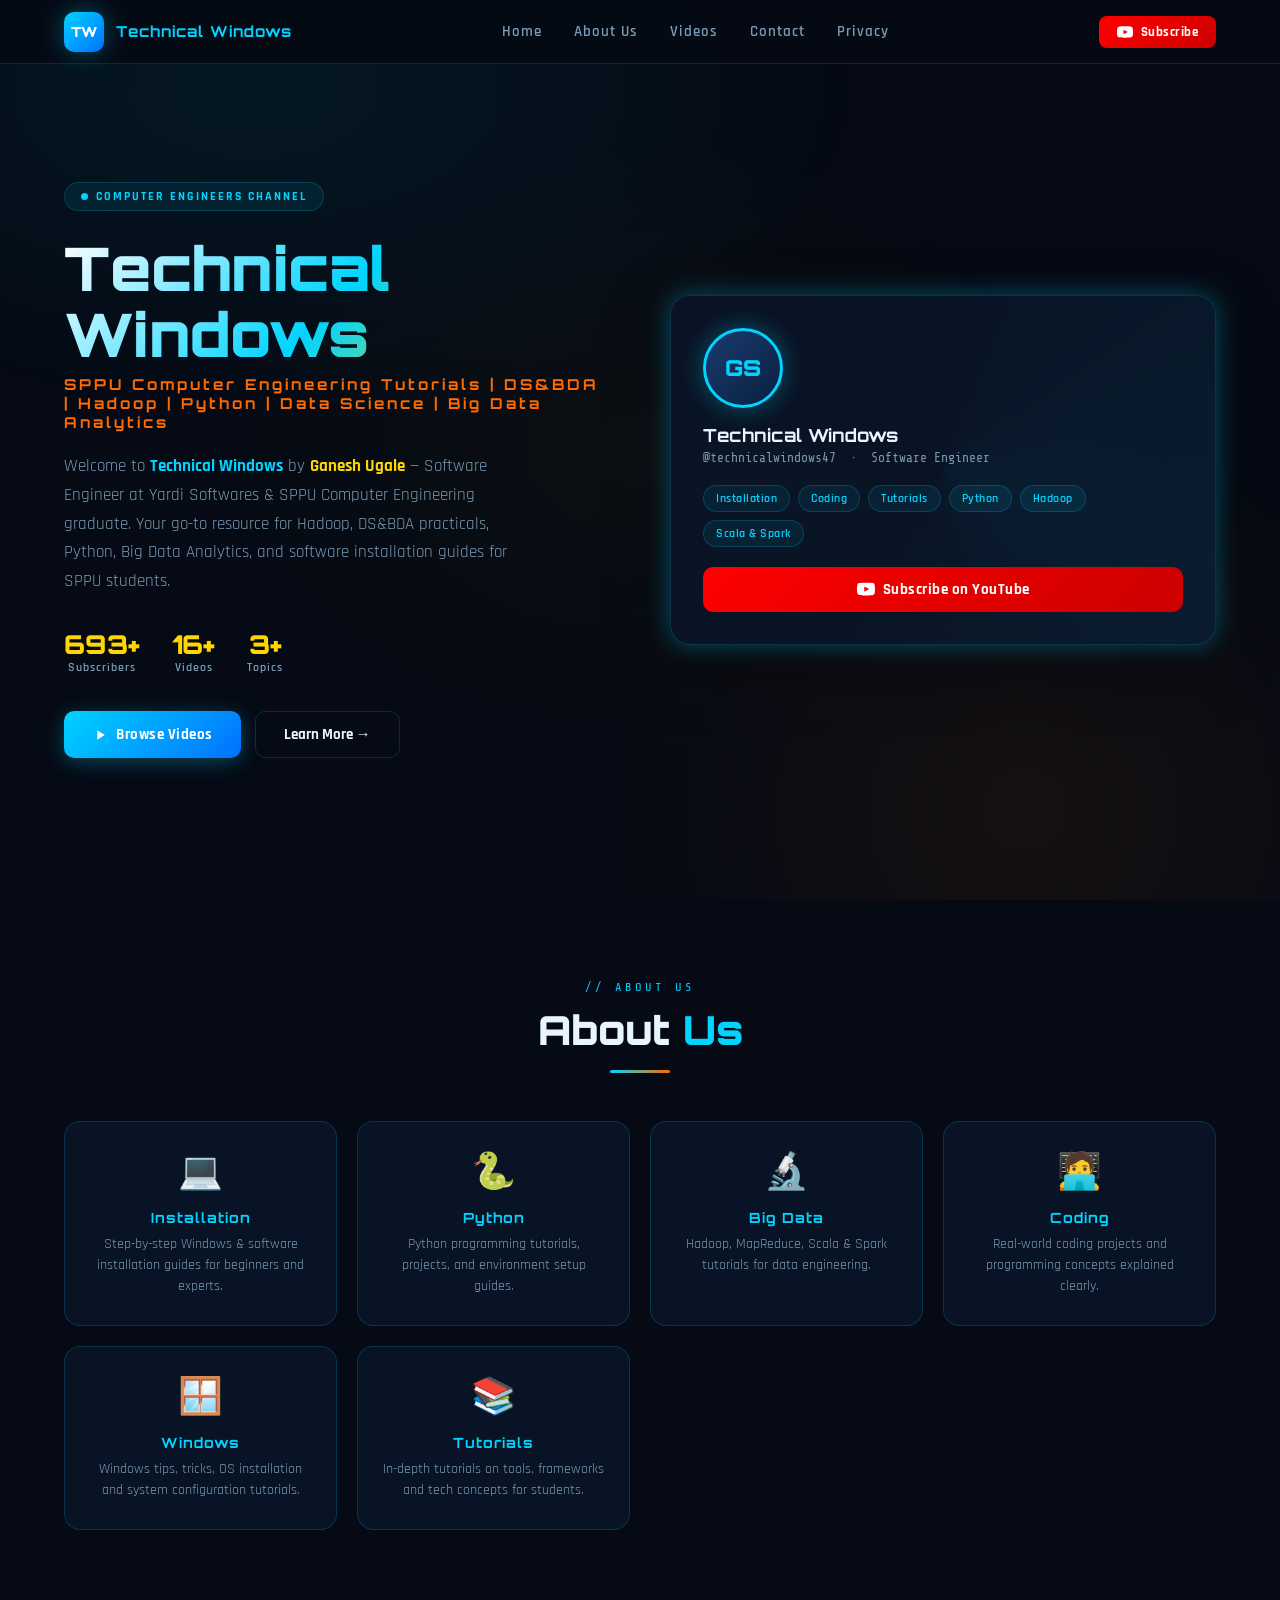
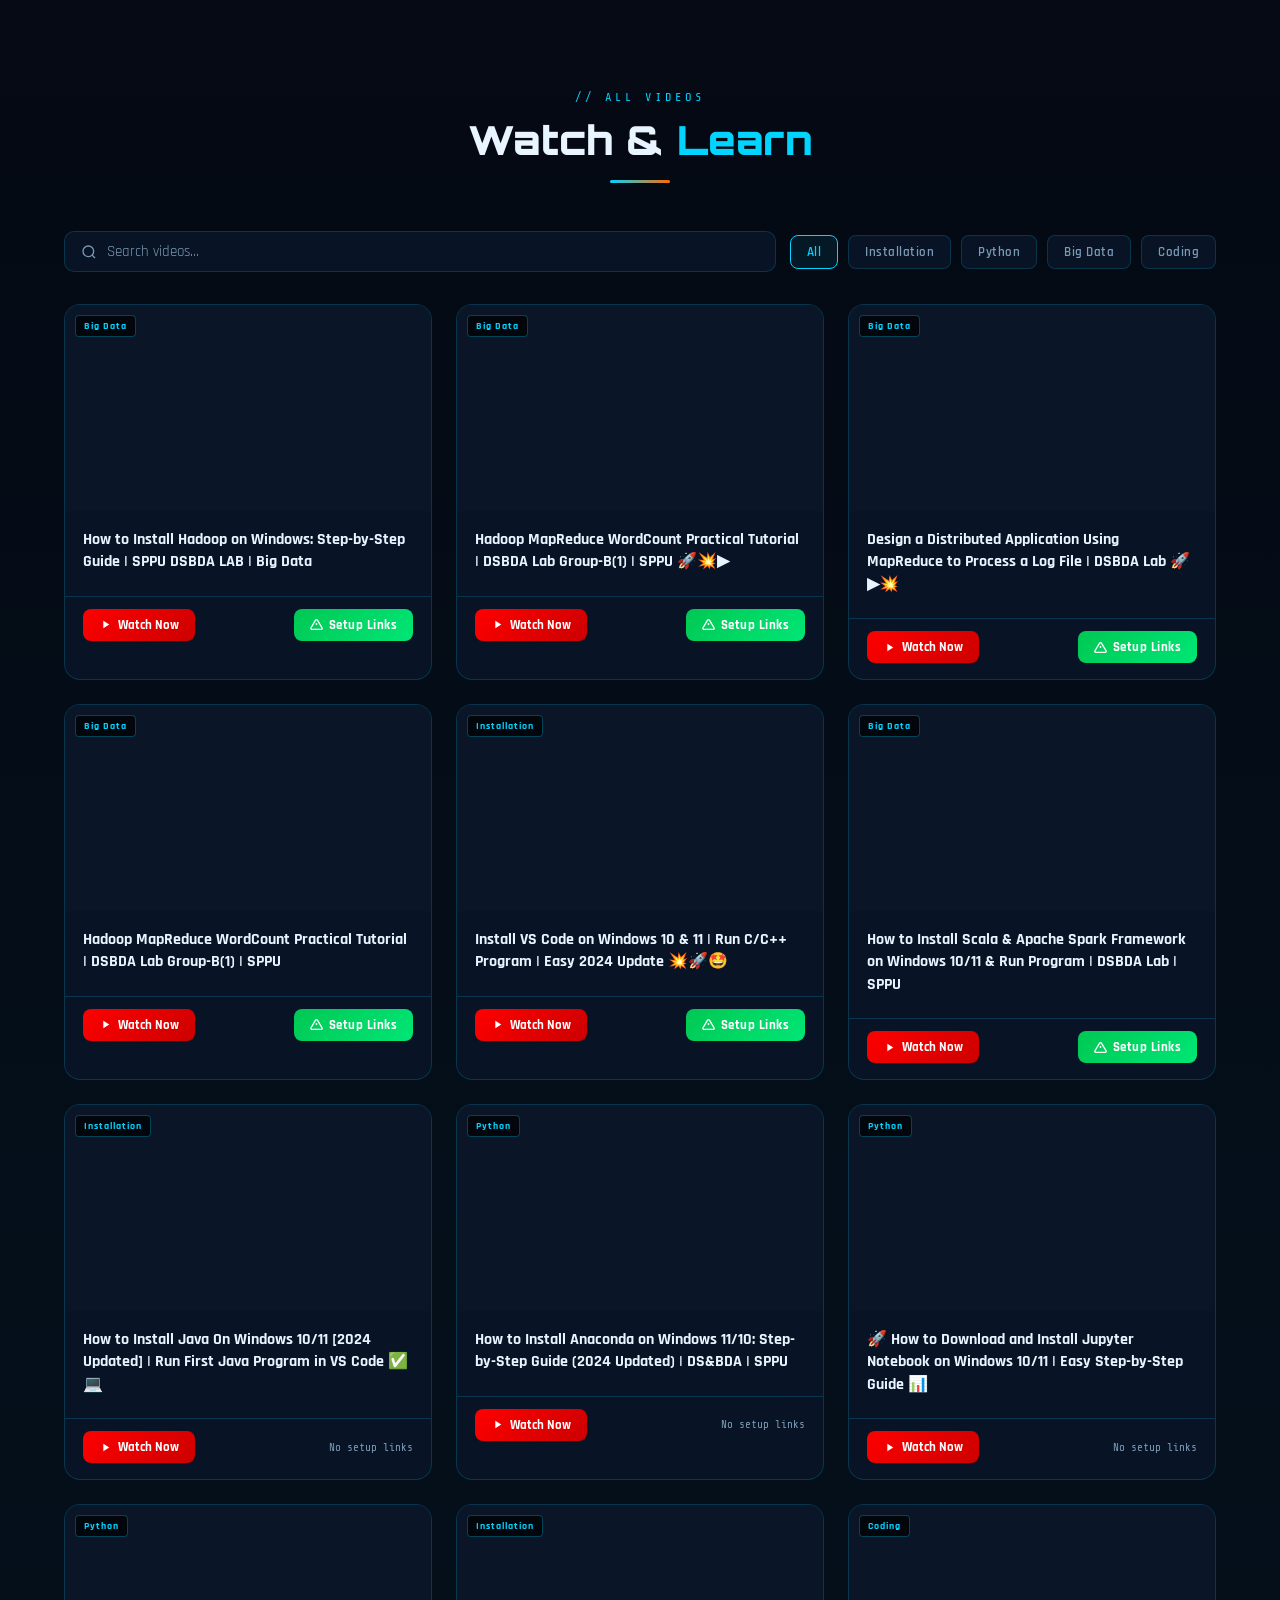
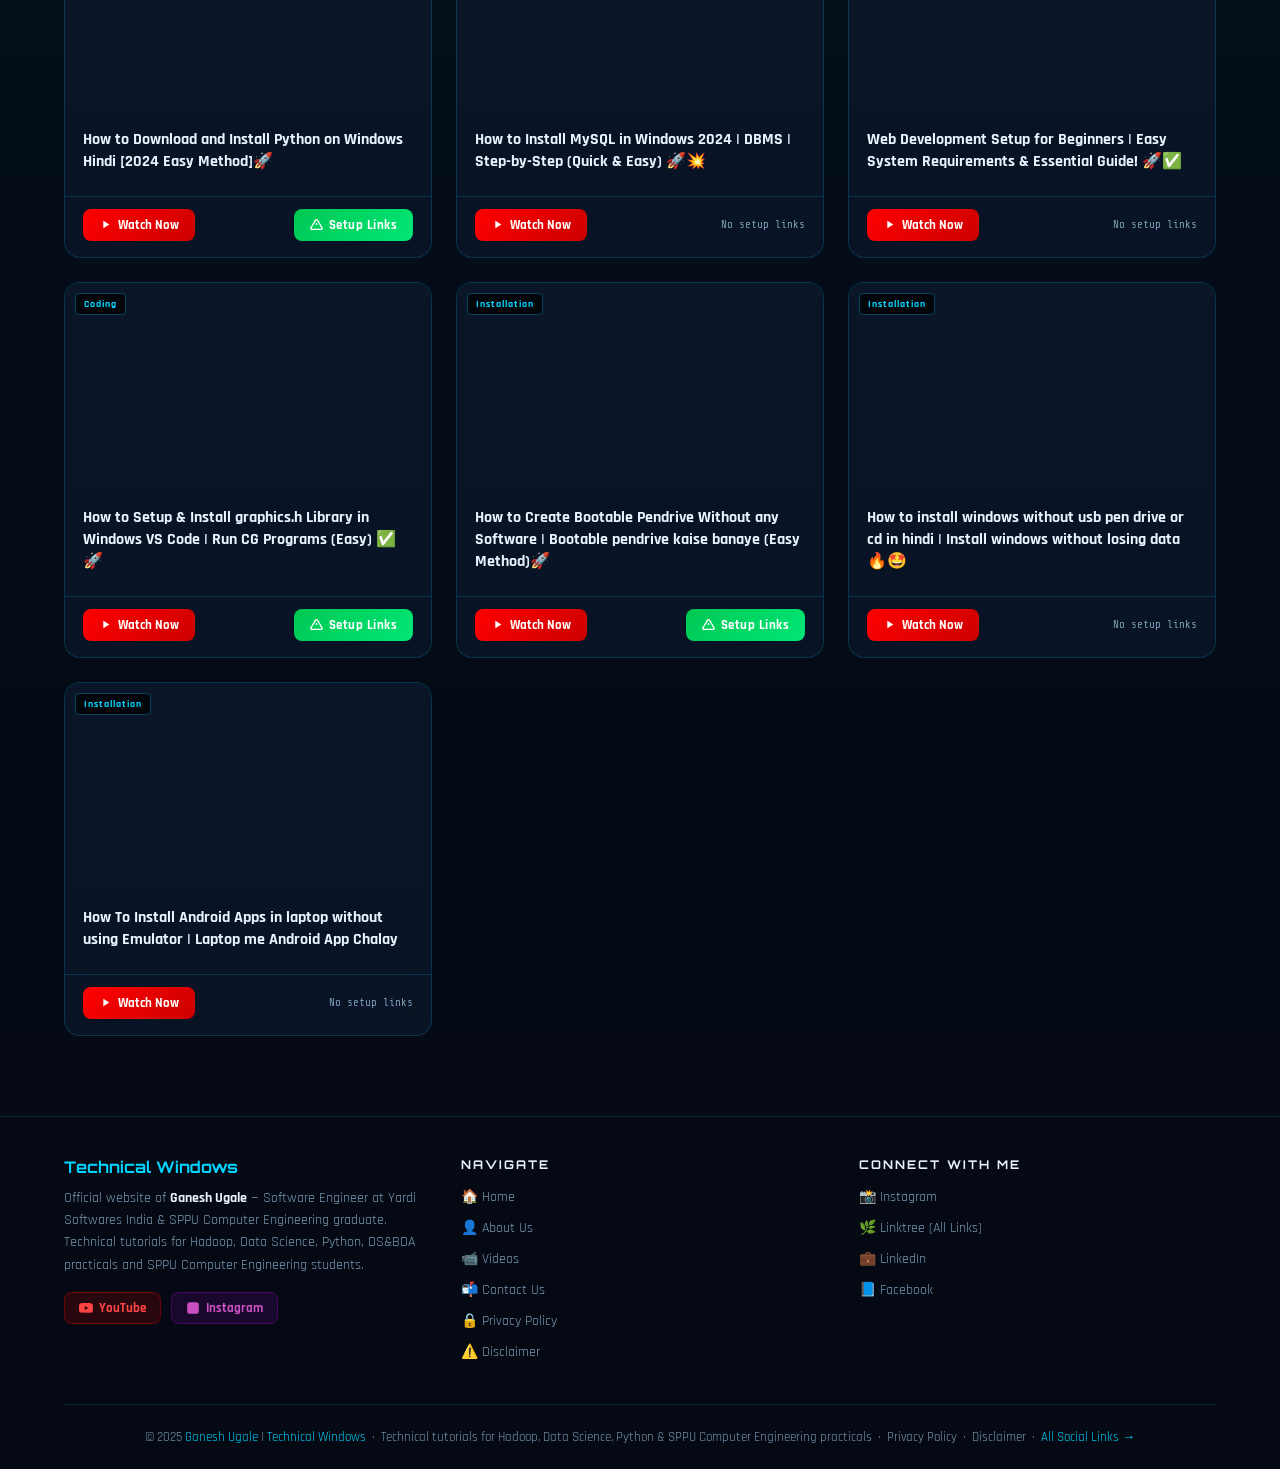
==== index.html @ e838f47b "commit-1 Technical Windows YouTube Channel Website, Commit-1" ====
<!DOCTYPE html>
<html lang="en">
<head>
  <meta charset="UTF-8" />
  <meta name="viewport" content="width=device-width, initial-scale=1.0"/>

  <!-- ═══ PRIMARY SEO ═══ -->
  <title>Ganesh Ugale | Technical Windows | Data Science, Hadoop &amp; SPPU Tutorials</title>
  <meta name="description" content="Official website of Ganesh Ugale – creator of the Technical Windows YouTube channel. Learn Hadoop, Data Science, DS&BDA practicals, Anaconda, Python, and Big Data technologies with step-by-step tutorials specially designed for SPPU Computer Engineering students."/>
  <meta name="keywords" content="Ganesh Ugale, Technical Windows, Ganesh Ugale Nashik, Technical Windows YouTube Channel, SPPU Computer Engineering Tutorials, DSBDA Lab Practicals, SPPU Hadoop MapReduce Tutorial, Install Anaconda Windows, Data Science Tutorials for Beginners, Big Data Analytics SPPU, Hadoop tutorial, Python tutorial, DS BDA SPPU, Savitribai Phule Pune University, MapReduce WordCount, Apache Spark Scala, Jupyter Notebook install, MySQL install Windows, VS Code setup, Software Engineer Yardi"/>
  <meta name="author" content="Ganesh Ugale"/>
  <meta name="robots" content="index, follow"/>
  <link rel="canonical" href="https://technicalwindows.com/"/>

  <!-- ═══ OPEN GRAPH (Facebook / WhatsApp / LinkedIn preview) ═══ -->
  <meta property="og:type" content="website"/>
  <meta property="og:url" content="https://technicalwindows.com/"/>
  <meta property="og:title" content="Ganesh Ugale | Technical Windows | Data Science, Hadoop & SPPU Tutorials"/>
  <meta property="og:description" content="Official website of Ganesh Ugale – creator of Technical Windows YouTube channel. Step-by-step Hadoop, DS&BDA, Python & Big Data tutorials for SPPU Computer Engineering students."/>
  <meta property="og:image" content="https://img.youtube.com/vi/Dp2-dAftD1Q/maxresdefault.jpg"/>
  <meta property="og:site_name" content="Technical Windows"/>
  <meta property="og:locale" content="en_IN"/>

  <!-- ═══ TWITTER CARD ═══ -->
  <meta name="twitter:card" content="summary_large_image"/>
  <meta name="twitter:title" content="Ganesh Ugale | Technical Windows | Hadoop & SPPU Tutorials"/>
  <meta name="twitter:description" content="Step-by-step Hadoop, Python, DS&BDA & Big Data tutorials for SPPU Computer Engineering students by Ganesh Ugale."/>
  <meta name="twitter:image" content="https://img.youtube.com/vi/Dp2-dAftD1Q/maxresdefault.jpg"/>

  <!-- ═══ STRUCTURED DATA (Google Person + Website) ═══ -->
  <script type="application/ld+json">
  {
    "@context": "https://schema.org",
    "@graph": [
      {
        "@type": "Person",
        "name": "Ganesh Ugale",
        "alternateName": "Ganesh Dhondiram Ugale",
        "url": "https://technicalwindows.com/",
        "jobTitle": "Software Engineer",
        "worksFor": { "@type": "Organization", "name": "Yardi Softwares India Pvt. Ltd." },
        "alumniOf": { "@type": "CollegeOrUniversity", "name": "Savitribai Phule Pune University (SPPU)" },
        "address": { "@type": "PostalAddress", "addressLocality": "Nashik", "addressRegion": "Maharashtra", "addressCountry": "IN" },
        "sameAs": [
          "https://www.youtube.com/@technicalwindows47",
          "https://www.linkedin.com/in/ganesh-ugale-3262a92a5",
          "https://www.facebook.com/Ganesh47official",
          "https://linktr.ee/ganesh_ugale"
        ],
        "knowsAbout": ["Hadoop", "Data Science", "Big Data Analytics", "Python", "DS&BDA", "SPPU", "MapReduce", "Apache Spark", "Scala"]
      },
      {
        "@type": "WebSite",
        "name": "Technical Windows",
        "url": "https://technicalwindows.com/",
        "description": "Step-by-step Hadoop, Data Science, DS&BDA, Python and Big Data tutorials for SPPU Computer Engineering students by Ganesh Ugale.",
        "author": { "@type": "Person", "name": "Ganesh Ugale" },
        "inLanguage": "en-IN"
      },
      {
        "@type": "YouTubeChannel",
        "name": "Technical Windows",
        "url": "https://www.youtube.com/@technicalwindows47",
        "author": { "@type": "Person", "name": "Ganesh Ugale" }
      }
    ]
  }
  </script>

  <link href="https://fonts.googleapis.com/css2?family=Orbitron:wght@700;900&family=Rajdhani:wght@400;500;600;700&family=Share+Tech+Mono&display=swap" rel="stylesheet"/>
  <style>
    :root {
      --bg: #050a14;
      --bg2: #0a1628;
      --accent: #00d4ff;
      --accent2: #ff6b00;
      --gold: #ffd700;
      --text: #e8f4ff;
      --muted: #7a9bb5;
      --card: rgba(10,22,40,0.85);
      --border: rgba(0,212,255,0.18);
      --glow: 0 0 24px rgba(0,212,255,0.35);
    }

    *, *::before, *::after { box-sizing: border-box; margin: 0; padding: 0; }

    html { scroll-behavior: smooth; }

    body {
      font-family: 'Rajdhani', sans-serif;
      background: var(--bg);
      color: var(--text);
      overflow-x: hidden;
      min-height: 100vh;
    }

    /* ─── ANIMATED BACKGROUND ─── */
    body::before {
      content: '';
      position: fixed;
      inset: 0;
      background:
        radial-gradient(ellipse 80% 60% at 20% 10%, rgba(0,212,255,0.07) 0%, transparent 60%),
        radial-gradient(ellipse 60% 80% at 80% 90%, rgba(255,107,0,0.07) 0%, transparent 60%),
        radial-gradient(ellipse 50% 50% at 50% 50%, rgba(255,215,0,0.03) 0%, transparent 70%);
      pointer-events: none;
      z-index: 0;
    }

    /* ─── NAVBAR ─── */
    nav {
      position: fixed;
      top: 0; left: 0; right: 0;
      z-index: 1000;
      display: flex;
      align-items: center;
      justify-content: space-between;
      padding: 0 5%;
      height: 64px;
      background: rgba(5,10,20,0.92);
      backdrop-filter: blur(20px);
      border-bottom: 1px solid var(--border);
    }

    .nav-logo {
      display: flex;
      align-items: center;
      gap: 12px;
      text-decoration: none;
    }

    .nav-logo .logo-icon {
      width: 40px; height: 40px;
      background: linear-gradient(135deg, #00d4ff, #0070ff);
      border-radius: 10px;
      display: flex; align-items: center; justify-content: center;
      font-family: 'Orbitron', monospace;
      font-weight: 900;
      font-size: 14px;
      color: #fff;
      box-shadow: var(--glow);
      letter-spacing: -1px;
    }

    .nav-logo span {
      font-family: 'Orbitron', monospace;
      font-size: 15px;
      font-weight: 700;
      color: var(--accent);
      letter-spacing: 1px;
    }

    .nav-links {
      display: flex;
      gap: 32px;
      list-style: none;
    }

    .nav-links a {
      color: var(--muted);
      text-decoration: none;
      font-size: 15px;
      font-weight: 600;
      letter-spacing: 1px;
      transition: color 0.2s;
    }
    .nav-links a:hover { color: var(--accent); }

    .nav-yt-btn {
      display: flex;
      align-items: center;
      gap: 8px;
      background: linear-gradient(135deg, #ff0000, #cc0000);
      color: #fff;
      text-decoration: none;
      padding: 8px 18px;
      border-radius: 8px;
      font-size: 13px;
      font-weight: 700;
      letter-spacing: 0.5px;
      transition: transform 0.2s, box-shadow 0.2s;
    }
    .nav-yt-btn:hover { transform: translateY(-1px); box-shadow: 0 4px 16px rgba(255,0,0,0.4); }

    .hamburger {
      display: none;
      flex-direction: column;
      gap: 5px;
      cursor: pointer;
      background: none;
      border: none;
      padding: 4px;
    }
    .hamburger span {
      display: block;
      width: 24px; height: 2px;
      background: var(--accent);
      border-radius: 2px;
      transition: 0.3s;
    }

    /* ─── MOBILE NAV ─── */
    .mobile-menu {
      display: none;
      position: fixed;
      top: 64px; left: 0; right: 0;
      background: rgba(5,10,20,0.98);
      border-bottom: 1px solid var(--border);
      padding: 20px 5%;
      z-index: 999;
      flex-direction: column;
      gap: 16px;
    }
    .mobile-menu.open { display: flex; }
    .mobile-menu a {
      color: var(--muted);
      text-decoration: none;
      font-size: 16px;
      font-weight: 600;
      letter-spacing: 1px;
      padding: 8px 0;
      border-bottom: 1px solid var(--border);
    }
    .mobile-menu a:hover { color: var(--accent); }

    /* ─── FEATURED VIDEO BANNER (shown when ?v= param exists) ─── */
    #featured-banner {
      display: none;
      position: relative;
      z-index: 1;
      margin: 80px 5% 0;
      background: linear-gradient(135deg, rgba(255,107,0,0.15), rgba(0,212,255,0.1));
      border: 1px solid var(--accent2);
      border-radius: 16px;
      padding: 24px 28px;
      animation: slideDown 0.6s ease;
    }
    @keyframes slideDown {
      from { opacity:0; transform: translateY(-20px); }
      to   { opacity:1; transform: translateY(0); }
    }
    #featured-banner .fb-tag {
      display: inline-block;
      background: var(--accent2);
      color: #fff;
      font-size: 11px;
      font-weight: 700;
      letter-spacing: 2px;
      padding: 4px 10px;
      border-radius: 4px;
      margin-bottom: 12px;
    }
    #featured-banner h2 {
      font-family: 'Orbitron', monospace;
      font-size: clamp(16px, 3vw, 22px);
      color: var(--gold);
      margin-bottom: 14px;
      line-height: 1.3;
    }
    #featured-banner .fb-links {
      display: flex;
      flex-wrap: wrap;
      gap: 10px;
    }
    #featured-banner .fb-links a {
      display: inline-flex;
      align-items: center;
      gap: 6px;
      background: rgba(0,212,255,0.1);
      border: 1px solid var(--accent);
      color: var(--accent);
      text-decoration: none;
      padding: 8px 16px;
      border-radius: 8px;
      font-size: 14px;
      font-weight: 600;
      transition: all 0.2s;
    }
    #featured-banner .fb-links a:hover {
      background: var(--accent);
      color: var(--bg);
    }

    /* ─── HERO SECTION ─── */
    #home {
      position: relative;
      z-index: 1;
      min-height: 100vh;
      display: flex;
      align-items: center;
      padding: 100px 5% 60px;
    }

    .hero-inner {
      display: grid;
      grid-template-columns: 1fr 1fr;
      gap: 60px;
      align-items: center;
      max-width: 1200px;
      margin: 0 auto;
      width: 100%;
    }

    .hero-text { }

    .hero-badge {
      display: inline-flex;
      align-items: center;
      gap: 8px;
      background: rgba(0,212,255,0.08);
      border: 1px solid var(--border);
      color: var(--accent);
      font-size: 12px;
      font-weight: 700;
      letter-spacing: 2px;
      padding: 6px 16px;
      border-radius: 999px;
      margin-bottom: 24px;
    }
    .hero-badge .dot {
      width: 7px; height: 7px;
      background: var(--accent);
      border-radius: 50%;
      animation: pulse 1.5s infinite;
    }
    @keyframes pulse {
      0%,100% { opacity:1; transform:scale(1); }
      50% { opacity:0.5; transform:scale(1.4); }
    }

    .hero-title {
      font-family: 'Orbitron', monospace;
      font-size: clamp(32px, 5vw, 60px);
      font-weight: 900;
      line-height: 1.1;
      margin-bottom: 8px;
      background: linear-gradient(135deg, #ffffff 0%, #00d4ff 50%, #ffd700 100%);
      -webkit-background-clip: text;
      -webkit-text-fill-color: transparent;
      background-clip: text;
    }

    .hero-subtitle {
      font-family: 'Orbitron', monospace;
      font-size: clamp(14px, 2vw, 20px);
      font-weight: 700;
      color: var(--accent2);
      letter-spacing: 3px;
      margin-bottom: 20px;
    }

    .hero-desc {
      font-size: 17px;
      color: var(--muted);
      line-height: 1.7;
      margin-bottom: 32px;
      max-width: 480px;
    }

    .hero-stats {
      display: flex;
      gap: 32px;
      margin-bottom: 36px;
    }
    .stat { text-align: center; }
    .stat-num {
      font-family: 'Orbitron', monospace;
      font-size: 26px;
      font-weight: 900;
      color: var(--gold);
    }
    .stat-label {
      font-size: 12px;
      color: var(--muted);
      letter-spacing: 1px;
      font-weight: 600;
    }

    .hero-btns {
      display: flex;
      gap: 14px;
      flex-wrap: wrap;
    }

    .btn-primary {
      display: inline-flex;
      align-items: center;
      gap: 8px;
      background: linear-gradient(135deg, #00d4ff, #0070ff);
      color: #fff;
      text-decoration: none;
      padding: 13px 28px;
      border-radius: 10px;
      font-size: 15px;
      font-weight: 700;
      letter-spacing: 0.5px;
      transition: all 0.2s;
      border: none; cursor: pointer;
      box-shadow: 0 4px 20px rgba(0,212,255,0.3);
    }
    .btn-primary:hover { transform: translateY(-2px); box-shadow: 0 8px 30px rgba(0,212,255,0.5); }

    .btn-secondary {
      display: inline-flex;
      align-items: center;
      gap: 8px;
      background: transparent;
      color: var(--text);
      text-decoration: none;
      padding: 13px 28px;
      border-radius: 10px;
      font-size: 15px;
      font-weight: 700;
      border: 1px solid var(--border);
      transition: all 0.2s;
      cursor: pointer;
    }
    .btn-secondary:hover { border-color: var(--accent); color: var(--accent); }

    /* Channel Card */
    .hero-card {
      background: var(--card);
      border: 1px solid var(--border);
      border-radius: 20px;
      padding: 32px;
      backdrop-filter: blur(20px);
      box-shadow: var(--glow), 0 20px 60px rgba(0,0,0,0.5);
      position: relative;
      overflow: hidden;
    }
    .hero-card::before {
      content: '';
      position: absolute;
      top: -50%; left: -50%;
      width: 200%; height: 200%;
      background: conic-gradient(from 0deg, transparent, rgba(0,212,255,0.05), transparent 60%);
      animation: rotate 8s linear infinite;
    }
    @keyframes rotate { to { transform: rotate(360deg); } }

    .channel-avatar {
      width: 80px; height: 80px;
      background: linear-gradient(135deg, #1a3a6e, #0a2040);
      border-radius: 50%;
      border: 3px solid var(--accent);
      display: flex; align-items: center; justify-content: center;
      font-family: 'Orbitron', monospace;
      font-size: 22px;
      font-weight: 900;
      color: var(--accent);
      margin-bottom: 16px;
      box-shadow: var(--glow);
      position: relative;
      z-index: 1;
    }

    .channel-name {
      font-family: 'Orbitron', monospace;
      font-size: 18px;
      font-weight: 700;
      color: var(--text);
      margin-bottom: 4px;
      position: relative; z-index: 1;
    }
    .channel-handle {
      font-family: 'Share Tech Mono', monospace;
      font-size: 13px;
      color: var(--muted);
      margin-bottom: 20px;
      position: relative; z-index: 1;
    }

    .channel-topics {
      display: flex;
      flex-wrap: wrap;
      gap: 8px;
      margin-bottom: 20px;
      position: relative; z-index: 1;
    }
    .topic-tag {
      background: rgba(0,212,255,0.08);
      border: 1px solid var(--border);
      color: var(--accent);
      font-size: 12px;
      font-weight: 600;
      padding: 5px 12px;
      border-radius: 999px;
      letter-spacing: 0.5px;
    }

    .yt-subscribe-btn {
      display: flex;
      align-items: center;
      justify-content: center;
      gap: 8px;
      width: 100%;
      background: linear-gradient(135deg, #ff0000, #cc0000);
      color: #fff;
      text-decoration: none;
      padding: 13px;
      border-radius: 10px;
      font-size: 15px;
      font-weight: 700;
      letter-spacing: 0.5px;
      transition: all 0.2s;
      position: relative; z-index: 1;
    }
    .yt-subscribe-btn:hover { transform: translateY(-2px); box-shadow: 0 6px 24px rgba(255,0,0,0.5); }

    /* ─── SECTION HEADERS ─── */
    .section-header {
      text-align: center;
      margin-bottom: 48px;
    }
    .section-eyebrow {
      font-family: 'Share Tech Mono', monospace;
      font-size: 12px;
      color: var(--accent);
      letter-spacing: 4px;
      margin-bottom: 12px;
    }
    .section-title {
      font-family: 'Orbitron', monospace;
      font-size: clamp(24px, 4vw, 40px);
      font-weight: 900;
      color: var(--text);
      margin-bottom: 16px;
      line-height: 1.2;
    }
    .section-title span { color: var(--accent); }
    .section-line {
      width: 60px; height: 3px;
      background: linear-gradient(90deg, var(--accent), var(--accent2));
      border-radius: 2px;
      margin: 0 auto;
    }

    /* ─── TOPICS/ABOUT SECTION ─── */
    #about {
      position: relative; z-index: 1;
      padding: 80px 5%;
    }

    .topics-grid {
      display: grid;
      grid-template-columns: repeat(auto-fit, minmax(220px, 1fr));
      gap: 20px;
      max-width: 1200px;
      margin: 0 auto;
    }

    .topic-card {
      background: var(--card);
      border: 1px solid var(--border);
      border-radius: 16px;
      padding: 28px 24px;
      text-align: center;
      transition: all 0.3s;
      backdrop-filter: blur(10px);
    }
    .topic-card:hover {
      border-color: var(--accent);
      transform: translateY(-6px);
      box-shadow: var(--glow);
    }
    .topic-icon {
      font-size: 36px;
      margin-bottom: 14px;
      display: block;
    }
    .topic-card h3 {
      font-family: 'Orbitron', monospace;
      font-size: 14px;
      font-weight: 700;
      color: var(--accent);
      margin-bottom: 8px;
      letter-spacing: 1px;
    }
    .topic-card p {
      font-size: 14px;
      color: var(--muted);
      line-height: 1.5;
    }

    /* ─── VIDEOS SECTION ─── */
    #videos {
      position: relative; z-index: 1;
      padding: 80px 5%;
      background: linear-gradient(180deg, transparent, rgba(0,212,255,0.03), transparent);
    }

    .videos-controls {
      display: flex;
      align-items: center;
      justify-content: space-between;
      max-width: 1200px;
      margin: 0 auto 32px;
      flex-wrap: wrap;
      gap: 14px;
    }

    .search-box {
      display: flex;
      align-items: center;
      gap: 10px;
      background: var(--card);
      border: 1px solid var(--border);
      border-radius: 10px;
      padding: 10px 16px;
      min-width: 260px;
      flex: 1;
    }
    .search-box input {
      background: none;
      border: none;
      outline: none;
      color: var(--text);
      font-family: 'Rajdhani', sans-serif;
      font-size: 15px;
      width: 100%;
    }
    .search-box input::placeholder { color: var(--muted); }
    .search-box svg { color: var(--muted); flex-shrink: 0; }

    .filter-btns {
      display: flex;
      gap: 10px;
      flex-wrap: wrap;
    }
    .filter-btn {
      background: var(--card);
      border: 1px solid var(--border);
      color: var(--muted);
      font-family: 'Rajdhani', sans-serif;
      font-size: 13px;
      font-weight: 600;
      padding: 8px 16px;
      border-radius: 8px;
      cursor: pointer;
      transition: all 0.2s;
      letter-spacing: 0.5px;
    }
    .filter-btn.active, .filter-btn:hover {
      border-color: var(--accent);
      color: var(--accent);
      background: rgba(0,212,255,0.07);
    }

    .videos-grid {
      display: grid;
      grid-template-columns: repeat(auto-fill, minmax(320px, 1fr));
      gap: 24px;
      max-width: 1200px;
      margin: 0 auto;
    }

    .video-card {
      background: var(--card);
      border: 1px solid var(--border);
      border-radius: 16px;
      overflow: hidden;
      transition: all 0.3s;
      backdrop-filter: blur(10px);
      position: relative;
    }
    .video-card:hover {
      border-color: var(--accent);
      transform: translateY(-6px);
      box-shadow: var(--glow), 0 20px 40px rgba(0,0,0,0.4);
    }

    .video-thumb {
      position: relative;
      width: 100%;
      aspect-ratio: 16/9;
      background: #0a1628;
      overflow: hidden;
    }
    .video-thumb img {
      width: 100%; height: 100%;
      object-fit: cover;
      transition: transform 0.4s;
    }
    .video-card:hover .video-thumb img { transform: scale(1.05); }

    .play-overlay {
      position: absolute;
      inset: 0;
      display: flex;
      align-items: center;
      justify-content: center;
      background: rgba(0,0,0,0.3);
      opacity: 0;
      transition: opacity 0.2s;
    }
    .video-card:hover .play-overlay { opacity: 1; }
    .play-btn {
      width: 52px; height: 52px;
      background: rgba(255,0,0,0.9);
      border-radius: 50%;
      display: flex; align-items: center; justify-content: center;
      backdrop-filter: blur(8px);
    }

    .video-category {
      position: absolute;
      top: 10px; left: 10px;
      background: rgba(0,0,0,0.7);
      color: var(--accent);
      font-size: 10px;
      font-weight: 700;
      letter-spacing: 1px;
      padding: 4px 8px;
      border-radius: 4px;
      backdrop-filter: blur(8px);
      border: 1px solid rgba(0,212,255,0.3);
    }

    .video-body {
      padding: 18px 18px 12px;
    }

    .video-title {
      font-family: 'Rajdhani', sans-serif;
      font-size: 16px;
      font-weight: 700;
      color: var(--text);
      line-height: 1.4;
      margin-bottom: 10px;
    }

    .video-links {
      display: flex;
      flex-direction: column;
      gap: 7px;
    }

    .video-link-item {
      display: flex;
      align-items: center;
      gap: 8px;
      font-size: 13px;
      color: var(--muted);
      font-weight: 500;
    }
    .video-link-item a {
      color: var(--accent);
      text-decoration: none;
      font-weight: 600;
      transition: color 0.2s;
      white-space: nowrap;
      overflow: hidden;
      text-overflow: ellipsis;
      max-width: 200px;
      display: inline-block;
    }
    .video-link-item a:hover { color: var(--gold); text-decoration: underline; }

    .video-footer {
      padding: 12px 18px 16px;
      border-top: 1px solid var(--border);
      display: flex;
      align-items: center;
      justify-content: space-between;
    }

    .watch-btn {
      display: inline-flex;
      align-items: center;
      gap: 6px;
      background: linear-gradient(135deg, #ff0000, #cc0000);
      color: #fff;
      text-decoration: none;
      padding: 8px 16px;
      border-radius: 8px;
      font-size: 13px;
      font-weight: 700;
      transition: all 0.2s;
    }
    .watch-btn:hover { transform: translateY(-1px); box-shadow: 0 4px 12px rgba(255,0,0,0.4); }

    .video-links-count {
      font-family: 'Share Tech Mono', monospace;
      font-size: 11px;
      color: var(--muted);
    }

    .no-videos {
      text-align: center;
      padding: 60px 20px;
      color: var(--muted);
      font-size: 16px;
      grid-column: 1/-1;
    }

    /* ─── FOOTER ─── */
    footer {
      position: relative; z-index: 1;
      background: rgba(5,10,20,0.95);
      border-top: 1px solid var(--border);
      padding: 40px 5% 24px;
    }

    .footer-inner {
      max-width: 1200px;
      margin: 0 auto;
      display: grid;
      grid-template-columns: 1fr 1fr 1fr;
      gap: 40px;
      margin-bottom: 32px;
    }

    .footer-brand h3 {
      font-family: 'Orbitron', monospace;
      font-size: 16px;
      color: var(--accent);
      margin-bottom: 10px;
    }
    .footer-brand p {
      font-size: 14px;
      color: var(--muted);
      line-height: 1.6;
    }

    .footer-col h4 {
      font-family: 'Orbitron', monospace;
      font-size: 12px;
      color: var(--text);
      letter-spacing: 2px;
      margin-bottom: 14px;
    }
    .footer-col ul { list-style: none; }
    .footer-col ul li { margin-bottom: 10px; }
    .footer-col ul li a {
      color: var(--muted);
      text-decoration: none;
      font-size: 14px;
      transition: color 0.2s;
    }
    .footer-col ul li a:hover { color: var(--accent); }

    .footer-bottom {
      text-align: center;
      padding-top: 24px;
      border-top: 1px solid var(--border);
      font-size: 13px;
      color: var(--muted);
    }
    .footer-bottom span { color: var(--accent); }

    /* ─── SCROLL TO TOP ─── */
    #scroll-top {
      position: fixed;
      bottom: 30px; right: 30px;
      width: 44px; height: 44px;
      background: linear-gradient(135deg, #00d4ff, #0070ff);
      border: none; border-radius: 50%;
      color: #fff;
      cursor: pointer;
      display: flex; align-items: center; justify-content: center;
      box-shadow: var(--glow);
      opacity: 0; pointer-events: none;
      transition: opacity 0.3s, transform 0.2s;
      z-index: 999;
    }
    #scroll-top.show { opacity: 1; pointer-events: all; }
    #scroll-top:hover { transform: translateY(-3px); }

    /* ─── RESPONSIVE ─── */
    @media (max-width: 900px) {
      .hero-inner { grid-template-columns: 1fr; }
      .hero-card { max-width: 420px; }
      .footer-inner { grid-template-columns: 1fr 1fr; }
      .nav-links, .nav-yt-btn { display: none; }
      .hamburger { display: flex; }
    }
    @media (max-width: 600px) {
      .hero-stats { gap: 20px; }
      .videos-grid { grid-template-columns: 1fr; }
      .footer-inner { grid-template-columns: 1fr; }
      #featured-banner { margin-top: 76px; }
    }
    /* ─── GREEN SETUP LINKS BUTTON ─── */
    .setup-btn {
      display: inline-flex;
      align-items: center;
      gap: 6px;
      background: linear-gradient(135deg, #00c853, #00e676);
      color: #fff;
      border: none;
      padding: 8px 16px;
      border-radius: 8px;
      font-family: 'Rajdhani', sans-serif;
      font-size: 13px;
      font-weight: 700;
      cursor: pointer;
      transition: all 0.2s;
      letter-spacing: 0.5px;
    }
    .setup-btn:hover {
      transform: translateY(-2px);
      box-shadow: 0 6px 20px rgba(0,200,83,0.5);
      background: linear-gradient(135deg, #00e676, #69f0ae);
    }

    /* ─── MODAL OVERLAY ─── */
    .modal-overlay {
      position: fixed;
      inset: 0;
      background: rgba(0,0,0,0.75);
      backdrop-filter: blur(12px);
      z-index: 2000;
      display: flex;
      align-items: center;
      justify-content: center;
      padding: 20px;
      opacity: 0;
      pointer-events: none;
      transition: opacity 0.3s;
    }
    .modal-overlay.open {
      opacity: 1;
      pointer-events: all;
    }

    .modal-box {
      background: linear-gradient(145deg, #0d1f3c, #091527);
      border: 1px solid rgba(0,255,136,0.25);
      border-radius: 20px;
      width: 100%;
      max-width: 560px;
      max-height: 90vh;
      overflow-y: auto;
      box-shadow: 0 0 60px rgba(0,200,83,0.15), 0 30px 80px rgba(0,0,0,0.6);
      transform: scale(0.9) translateY(20px);
      transition: transform 0.3s ease;
      scrollbar-width: thin;
      scrollbar-color: rgba(0,255,136,0.3) transparent;
    }
    .modal-overlay.open .modal-box {
      transform: scale(1) translateY(0);
    }

    .modal-header {
      display: flex;
      align-items: center;
      justify-content: space-between;
      padding: 22px 24px 0;
    }
    .modal-header-left {
      display: flex;
      align-items: center;
      gap: 14px;
    }
    .modal-icon {
      width: 46px; height: 46px;
      background: rgba(0,255,136,0.1);
      border: 1px solid rgba(0,255,136,0.3);
      border-radius: 12px;
      display: flex; align-items: center; justify-content: center;
    }
    .modal-tag {
      font-family: 'Share Tech Mono', monospace;
      font-size: 11px;
      color: #00ff88;
      letter-spacing: 3px;
      margin-bottom: 3px;
    }
    .modal-subtitle {
      font-size: 12px;
      color: var(--muted);
    }
    .modal-close {
      background: rgba(255,255,255,0.05);
      border: 1px solid var(--border);
      color: var(--muted);
      width: 36px; height: 36px;
      border-radius: 8px;
      cursor: pointer;
      display: flex; align-items: center; justify-content: center;
      transition: all 0.2s;
      flex-shrink: 0;
    }
    .modal-close:hover { background: rgba(255,80,80,0.15); border-color: rgba(255,80,80,0.4); color: #ff5050; }

    .modal-title {
      font-family: 'Rajdhani', sans-serif;
      font-size: 16px;
      font-weight: 700;
      color: var(--text);
      padding: 16px 24px 18px;
      line-height: 1.4;
      border-bottom: 1px solid rgba(0,255,136,0.1);
    }

    .modal-links-list {
      padding: 18px 20px;
      display: flex;
      flex-direction: column;
      gap: 10px;
    }

    .modal-link-item {
      display: flex;
      align-items: center;
      gap: 14px;
      background: rgba(0,255,136,0.04);
      border: 1px solid rgba(0,255,136,0.12);
      border-radius: 12px;
      padding: 14px 16px;
      text-decoration: none;
      transition: all 0.22s;
      animation: modalLinkIn 0.4s ease both;
    }
    @keyframes modalLinkIn {
      from { opacity: 0; transform: translateX(-16px); }
      to   { opacity: 1; transform: translateX(0); }
    }
    .modal-link-item:hover {
      background: rgba(0,255,136,0.1);
      border-color: rgba(0,255,136,0.4);
      transform: translateX(4px);
      box-shadow: 0 4px 20px rgba(0,200,83,0.15);
    }
    .modal-link-icon {
      width: 36px; height: 36px;
      background: rgba(0,255,136,0.1);
      border-radius: 8px;
      display: flex; align-items: center; justify-content: center;
      color: #00ff88;
      flex-shrink: 0;
    }
    .modal-link-text {
      flex: 1;
      min-width: 0;
    }
    .modal-link-label {
      display: block;
      font-size: 15px;
      font-weight: 700;
      color: var(--text);
      margin-bottom: 3px;
    }
    .modal-link-url {
      display: block;
      font-family: 'Share Tech Mono', monospace;
      font-size: 11px;
      color: var(--muted);
      white-space: nowrap;
      overflow: hidden;
      text-overflow: ellipsis;
    }
    .modal-link-arrow {
      color: #00ff88;
      opacity: 0.6;
      flex-shrink: 0;
      transition: opacity 0.2s, transform 0.2s;
    }
    .modal-link-item:hover .modal-link-arrow {
      opacity: 1;
      transform: translate(2px, -2px);
    }

    .modal-footer-note {
      text-align: center;
      padding: 14px 24px 22px;
      font-size: 12px;
      color: var(--muted);
      border-top: 1px solid rgba(0,255,136,0.08);
    }
    .modal-footer-note a {
      color: #00ff88;
      text-decoration: none;
    }
    .modal-footer-note a:hover { text-decoration: underline; }

    /* ─── STATIC PAGES (About, Contact, Privacy, Disclaimer) ─── */
    .static-page {
      position: relative; z-index: 1;
      max-width: 860px;
      margin: 0 auto;
      padding: 100px 5% 80px;
      min-height: 80vh;
    }
    .static-hero {
      text-align: center;
      margin-bottom: 56px;
    }
    .static-eyebrow {
      font-family: 'Share Tech Mono', monospace;
      font-size: 12px;
      color: var(--accent);
      letter-spacing: 4px;
      margin-bottom: 12px;
    }
    .static-title {
      font-family: 'Orbitron', monospace;
      font-size: clamp(28px, 5vw, 48px);
      font-weight: 900;
      color: var(--text);
      line-height: 1.1;
    }
    .static-title span { color: var(--accent); }
    .static-intro {
      font-size: 17px;
      color: var(--muted);
      line-height: 1.8;
      margin-bottom: 36px;
      text-align: center;
    }

    /* About Us */
    .about-grid {
      display: grid;
      grid-template-columns: 280px 1fr;
      gap: 32px;
      align-items: start;
    }
    @media(max-width:700px) { .about-grid { grid-template-columns: 1fr; } }
    .highlight-card {
      background: var(--card);
      border: 1px solid rgba(0,212,255,0.25);
      border-radius: 20px;
      padding: 32px 24px;
      text-align: center;
      backdrop-filter: blur(16px);
      position: sticky;
      top: 80px;
    }
    .about-avatar {
      width: 90px; height: 90px;
      background: linear-gradient(135deg, #00d4ff, #0070ff);
      border-radius: 50%;
      display: flex; align-items: center; justify-content: center;
      font-family: 'Orbitron', monospace;
      font-size: 24px; font-weight: 900; color: #fff;
      margin: 0 auto 16px;
      box-shadow: var(--glow);
    }
    .highlight-card h2 {
      font-family: 'Orbitron', monospace;
      font-size: 17px; color: var(--text);
      margin-bottom: 6px;
    }
    .about-role {
      font-size: 13px; color: var(--muted);
      margin-bottom: 20px; line-height: 1.5;
    }
    .about-socials { display: flex; flex-direction: column; gap: 8px; }
    .social-pill {
      display: block; text-decoration: none;
      padding: 9px 14px; border-radius: 8px;
      font-size: 13px; font-weight: 700;
      transition: all 0.2s; text-align: center;
    }
    .social-pill.yt { background:rgba(255,0,0,0.12); border:1px solid rgba(255,0,0,0.25); color:#ff4444; }
    .social-pill.yt:hover { background:rgba(255,0,0,0.22); }
    .social-pill.ig { background:rgba(200,0,255,0.1); border:1px solid rgba(200,0,255,0.2); color:#c850c0; }
    .social-pill.ig:hover { background:rgba(200,0,255,0.2); }
    .social-pill.li { background:rgba(0,119,181,0.1); border:1px solid rgba(0,119,181,0.2); color:#0099d4; }
    .social-pill.li:hover { background:rgba(0,119,181,0.2); }

    .about-info h3 {
      font-family: 'Orbitron', monospace;
      font-size: 15px; color: var(--accent);
      margin: 28px 0 12px; letter-spacing: 1px;
    }
    .about-info h3:first-child { margin-top: 0; }
    .about-info p { font-size: 15px; color: var(--muted); line-height: 1.8; margin-bottom: 12px; }
    .about-info strong { color: var(--text); }
    .about-topics-list {
      display: flex; flex-wrap: wrap; gap: 9px; margin-bottom: 4px;
    }
    .about-topics-list span {
      background: rgba(0,212,255,0.07);
      border: 1px solid var(--border);
      color: var(--text); font-size: 13px; font-weight: 600;
      padding: 6px 14px; border-radius: 999px;
    }
    .stats-row { display: flex; gap: 20px; margin-top: 4px; flex-wrap: wrap; }
    .stat-box {
      background: var(--card); border: 1px solid var(--border);
      border-radius: 12px; padding: 16px 24px; text-align: center;
    }
    .stat-big {
      display: block;
      font-family: 'Orbitron', monospace;
      font-size: 26px; font-weight: 900; color: var(--gold);
      margin-bottom: 4px;
    }
    .stat-box span:last-child { font-size: 12px; color: var(--muted); letter-spacing: 1px; }

    /* Contact Us */
    .contact-grid {
      display: grid;
      grid-template-columns: repeat(auto-fill, minmax(280px, 1fr));
      gap: 14px;
      margin-bottom: 28px;
    }
    .contact-card {
      display: flex; align-items: center; gap: 16px;
      background: var(--card); border: 1px solid var(--border);
      border-radius: 14px; padding: 18px 20px;
      text-decoration: none; transition: all 0.25s;
      backdrop-filter: blur(10px);
    }
    .contact-card:hover {
      border-color: var(--accent);
      transform: translateY(-3px);
      box-shadow: var(--glow);
    }
    .contact-icon {
      width: 48px; height: 48px; border-radius: 12px;
      border: 1px solid; flex-shrink: 0;
      display: flex; align-items: center; justify-content: center;
    }
    .contact-info { flex: 1; min-width: 0; }
    .contact-label { display: block; font-size: 11px; color: var(--muted); letter-spacing: 1px; font-weight: 700; margin-bottom: 3px; }
    .contact-value { display: block; font-size: 14px; color: var(--text); font-weight: 600; white-space: nowrap; overflow: hidden; text-overflow: ellipsis; }
    .contact-arrow { color: var(--accent); font-size: 18px; opacity: 0.5; transition: all 0.2s; }
    .contact-card:hover .contact-arrow { opacity: 1; transform: translateX(4px); }
    .contact-location {
      display: inline-flex; align-items: center; gap: 8px;
      font-size: 14px; color: var(--muted);
      background: var(--card); border: 1px solid var(--border);
      padding: 10px 20px; border-radius: 999px;
    }

    /* Legal pages (Privacy + Disclaimer) */
    .legal-doc { }
    .legal-intro {
      background: rgba(0,212,255,0.05);
      border-left: 3px solid var(--accent);
      border-radius: 0 10px 10px 0;
      padding: 18px 22px;
      font-size: 15px; color: var(--text); line-height: 1.7;
      margin-bottom: 32px;
    }
    .legal-section {
      margin-bottom: 32px;
      padding-bottom: 32px;
      border-bottom: 1px solid var(--border);
    }
    .legal-section:last-child { border-bottom: none; }
    .legal-section h2 {
      font-family: 'Orbitron', monospace;
      font-size: 15px; font-weight: 700;
      color: var(--accent); margin-bottom: 14px;
      letter-spacing: 0.5px;
    }
    .legal-section p {
      font-size: 15px; color: var(--muted);
      line-height: 1.8; margin-bottom: 12px;
    }
    .legal-section ul {
      padding-left: 20px; margin-top: 8px;
    }
    .legal-section ul li {
      font-size: 15px; color: var(--muted);
      line-height: 1.8; margin-bottom: 8px;
    }
    .legal-section strong { color: var(--text); }
    .legal-section a { color: var(--accent); text-decoration: none; }
    .legal-section a:hover { text-decoration: underline; }
    .static-content { animation: fadeInUp 0.4s ease both; }
    @keyframes fadeInUp {
      from { opacity:0; transform:translateY(20px); }
      to { opacity:1; transform:translateY(0); }
    }

  </style>
</head>
<body>

<!-- ═══════════════ NAVBAR ═══════════════ -->
<nav>
  <a href="#home" class="nav-logo">
    <div class="logo-icon">TW</div>
    <span>Technical Windows</span>
  </a>
  <ul class="nav-links">
    <li><a href="javascript:void(0)" onclick="showPage('main')">Home</a></li>
    <li><a href="javascript:void(0)" onclick="showPage('about-us')">About Us</a></li>
    <li><a href="javascript:void(0)" onclick="showPage('main');setTimeout(()=>document.getElementById('videos').scrollIntoView({behavior:'smooth'}),100)">Videos</a></li>
    <li><a href="javascript:void(0)" onclick="showPage('contact')">Contact</a></li>
    <li><a href="javascript:void(0)" onclick="showPage('privacy')">Privacy</a></li>
  </ul>
  <a href="https://www.youtube.com/@technicalwindows47" target="_blank" class="nav-yt-btn">
    <svg width="16" height="16" viewBox="0 0 24 24" fill="currentColor"><path d="M23.5 6.2a3 3 0 0 0-2.1-2.1C19.5 3.5 12 3.5 12 3.5s-7.5 0-9.4.6A3 3 0 0 0 .5 6.2C0 8.1 0 12 0 12s0 3.9.5 5.8a3 3 0 0 0 2.1 2.1c1.9.6 9.4.6 9.4.6s7.5 0 9.4-.6a3 3 0 0 0 2.1-2.1C24 15.9 24 12 24 12s0-3.9-.5-5.8zM9.75 15.5V8.5l6.5 3.5-6.5 3.5z"/></svg>
    Subscribe
  </a>
  <button class="hamburger" onclick="toggleMenu()" aria-label="Menu">
    <span></span><span></span><span></span>
  </button>
</nav>

<!-- Mobile Menu -->
<div class="mobile-menu" id="mobileMenu">
  <a href="javascript:void(0)" onclick="showPage('main');toggleMenu()">🏠 Home</a>
  <a href="javascript:void(0)" onclick="showPage('about-us');toggleMenu()">👤 About Us</a>
  <a href="javascript:void(0)" onclick="showPage('main');setTimeout(()=>document.getElementById('videos').scrollIntoView({behavior:'smooth'}),100);toggleMenu()">📹 Videos</a>
  <a href="javascript:void(0)" onclick="showPage('contact');toggleMenu()">📬 Contact Us</a>
  <a href="javascript:void(0)" onclick="showPage('privacy');toggleMenu()">🔒 Privacy Policy</a>
  <a href="javascript:void(0)" onclick="showPage('disclaimer');toggleMenu()">⚠️ Disclaimer</a>
  <a href="https://www.youtube.com/@technicalwindows47" target="_blank">▶️ Subscribe on YouTube</a>
</div>

<!-- ═══════════════ MAIN PAGE ═══════════════ -->
<div id="page-main">

<!-- ═══════════════ FEATURED VIDEO BANNER ═══════════════ -->
<div id="featured-banner">
  <span class="fb-tag">📌 FEATURED FROM THIS VIDEO</span>
  <h2 id="fb-title"></h2>
  <div class="fb-links" id="fb-links"></div>
</div>

<!-- ═══════════════ HERO ═══════════════ -->
<section id="home">
  <div class="hero-inner">
    <div class="hero-text">
      <div class="hero-badge">
        <span class="dot"></span>
        COMPUTER ENGINEERS CHANNEL
      </div>
      <!-- SEO headings for Google crawlers -->
      <h1 class="hero-title">Technical Windows</h1>
      <h2 class="hero-subtitle" style="font-size:clamp(11px,1.5vw,15px)">SPPU Computer Engineering Tutorials | DS&amp;BDA | Hadoop | Python | Data Science | Big Data Analytics</h2>
      <p class="hero-desc">
        Welcome to <strong style="color:var(--accent)">Technical Windows</strong> by <strong style="color:var(--gold)">Ganesh Ugale</strong> —
        Software Engineer at Yardi Softwares &amp; SPPU Computer Engineering graduate.
        Your go-to resource for Hadoop, DS&amp;BDA practicals, Python, Big Data Analytics, and software installation guides for SPPU students.
      </p>
      <div class="hero-stats">
        <div class="stat">
          <div class="stat-num">693+</div>
          <div class="stat-label">Subscribers</div>
        </div>
        <div class="stat">
          <div class="stat-num">16+</div>
          <div class="stat-label">Videos</div>
        </div>
        <div class="stat">
          <div class="stat-num">3+</div>
          <div class="stat-label">Topics</div>
        </div>
      </div>
      <div class="hero-btns">
        <a href="#videos" class="btn-primary">
          <svg width="16" height="16" viewBox="0 0 24 24" fill="currentColor"><path d="M8 5v14l11-7z"/></svg>
          Browse Videos
        </a>
        <a href="#about" class="btn-secondary">
          Learn More →
        </a>
      </div>
    </div>

    <div class="hero-card">
      <div class="channel-avatar">GS</div>
      <div class="channel-name">Technical Windows</div>
      <div class="channel-handle">@technicalwindows47 &nbsp;·&nbsp; Software Engineer</div>
      <div class="channel-topics">
        <span class="topic-tag">Installation</span>
        <span class="topic-tag">Coding</span>
        <span class="topic-tag">Tutorials</span>
        <span class="topic-tag">Python</span>
        <span class="topic-tag">Hadoop</span>
        <span class="topic-tag">Scala & Spark</span>
      </div>
      <a href="https://www.youtube.com/@technicalwindows47" target="_blank" class="yt-subscribe-btn">
        <svg width="18" height="18" viewBox="0 0 24 24" fill="currentColor"><path d="M23.5 6.2a3 3 0 0 0-2.1-2.1C19.5 3.5 12 3.5 12 3.5s-7.5 0-9.4.6A3 3 0 0 0 .5 6.2C0 8.1 0 12 0 12s0 3.9.5 5.8a3 3 0 0 0 2.1 2.1c1.9.6 9.4.6 9.4.6s7.5 0 9.4-.6a3 3 0 0 0 2.1-2.1C24 15.9 24 12 24 12s0-3.9-.5-5.8zM9.75 15.5V8.5l6.5 3.5-6.5 3.5z"/></svg>
        Subscribe on YouTube
      </a>
    </div>
  </div>
</section>

<!-- ═══════════════ ABOUT / TOPICS ═══════════════ -->
<section id="about">
  <div class="section-header">
    <p class="section-eyebrow">// ABOUT US</p>
    <h2 class="section-title">About <span>Us</span></h2>
    <div class="section-line"></div>
  </div>
  <div class="topics-grid">
    <div class="topic-card">
      <span class="topic-icon">💻</span>
      <h3>Installation</h3>
      <p>Step-by-step Windows & software installation guides for beginners and experts.</p>
    </div>
    <div class="topic-card">
      <span class="topic-icon">🐍</span>
      <h3>Python</h3>
      <p>Python programming tutorials, projects, and environment setup guides.</p>
    </div>
    <div class="topic-card">
      <span class="topic-icon">🔬</span>
      <h3>Big Data</h3>
      <p>Hadoop, MapReduce, Scala & Spark tutorials for data engineering.</p>
    </div>
    <div class="topic-card">
      <span class="topic-icon">🧑‍💻</span>
      <h3>Coding</h3>
      <p>Real-world coding projects and programming concepts explained clearly.</p>
    </div>
    <div class="topic-card">
      <span class="topic-icon">🪟</span>
      <h3>Windows</h3>
      <p>Windows tips, tricks, OS installation and system configuration tutorials.</p>
    </div>
    <div class="topic-card">
      <span class="topic-icon">📚</span>
      <h3>Tutorials</h3>
      <p>In-depth tutorials on tools, frameworks and tech concepts for students.</p>
    </div>
  </div>
</section>

<!-- ═══════════════ VIDEOS ═══════════════ -->
<section id="videos">
  <div class="section-header">
    <p class="section-eyebrow">// ALL VIDEOS</p>
    <h2 class="section-title">Watch & <span>Learn</span></h2>
    <div class="section-line"></div>
  </div>

  <div class="videos-controls">
    <div class="search-box">
      <svg width="16" height="16" viewBox="0 0 24 24" fill="none" stroke="currentColor" stroke-width="2"><circle cx="11" cy="11" r="8"/><path d="m21 21-4.35-4.35"/></svg>
      <input type="text" id="searchInput" placeholder="Search videos..." oninput="filterVideos()"/>
    </div>
    <div class="filter-btns">
      <button class="filter-btn active" onclick="setFilter('all', this)">All</button>
      <button class="filter-btn" onclick="setFilter('installation', this)">Installation</button>
      <button class="filter-btn" onclick="setFilter('python', this)">Python</button>
      <button class="filter-btn" onclick="setFilter('bigdata', this)">Big Data</button>
      <button class="filter-btn" onclick="setFilter('coding', this)">Coding</button>
    </div>
  </div>

  <div class="videos-grid" id="videosGrid">
    <!-- Videos are rendered by JavaScript below -->
  </div>
</section>

</div><!-- end #page-main -->

<!-- ═══════════════ ABOUT US PAGE ═══════════════ -->
<div id="page-about-us" style="display:none">
  <div class="static-page">
    <div class="static-hero">
      <div class="static-eyebrow">// WHO WE ARE</div>
      <h1 class="static-title">About <span>Us</span></h1>
      <div class="section-line" style="margin:16px 0 0"></div>
    </div>
    <div class="static-content">
      <div class="about-grid">
        <div class="about-card highlight-card">
          <div class="about-avatar">GS</div>
          <h2>Ganesh Ugale</h2>
          <p class="about-role">Software Engineer · YouTuber · Tech Educator</p>
          <div class="about-socials">
            <a href="https://www.youtube.com/@technicalwindows47" target="_blank" class="social-pill yt">▶ YouTube</a>
            <a href="https://bit.ly/instagram725744" target="_blank" class="social-pill ig">📸 Instagram</a>
            <a href="https://www.linkedin.com/in/ganesh-ugale-3262a92a5" target="_blank" class="social-pill li">💼 LinkedIn</a>
          </div>
        </div>
        <div class="about-info">
          <h3>Welcome to Technical Windows 🚀</h3>
          <p><strong>Technical Windows</strong> is an educational YouTube channel created and managed by <strong>Ganesh Ugale</strong> — a Computer Engineering graduate from <strong>Savitribai Phule Pune University (SPPU)</strong>, Maharashtra, India, and currently working as a <strong>Software Engineer at Yardi Softwares India Pvt. Ltd.</strong></p>
          <p>His goal is to help SPPU Computer Engineering students understand practical concepts easily through step-by-step tutorials and real demonstrations. Through Technical Windows, Ganesh Ugale provides educational content covering DS&BDA lab practicals, Hadoop, Python, Big Data Analytics, and software installation guides.</p>
          <h3>What We Teach 📚</h3>
          <div class="about-topics-list">
            <span>🔬 Hadoop & MapReduce (DSBDA)</span>
            <span>📊 Data Science & Big Data Analytics</span>
            <span>🐍 Python Programming</span>
            <span>⚡ Apache Spark & Scala</span>
            <span>☕ Java Development</span>
            <span>💻 Windows Installation & Setup</span>
            <span>🖥️ VS Code & IDE Setup</span>
            <span>📦 Anaconda & Jupyter Notebook</span>
          </div>
          <h3>Our Goal 🎯</h3>
          <p>We believe every SPPU student deserves clear, step-by-step guidance to complete their DS&BDA lab practicals and set up their development environment. All setup files, source code, and resource links are provided directly on this website — so you never have to search again.</p>
          <p style="font-size:13px;color:var(--muted)">📍 Khedgaon, Nashik, Maharashtra, India &nbsp;·&nbsp; 🎓 SPPU Computer Engineering &nbsp;·&nbsp; 💼 Yardi Softwares India Pvt. Ltd.</p>
          <h3>Channel Stats 📈</h3>
          <div class="stats-row">
            <div class="stat-box"><span class="stat-big">693+</span><span>Subscribers</span></div>
            <div class="stat-box"><span class="stat-big">16+</span><span>Videos</span></div>
            <div class="stat-box"><span class="stat-big">5+</span><span>Topics</span></div>
          </div>
        </div>
      </div>
    </div>
  </div>
</div>

<!-- ═══════════════ CONTACT US PAGE ═══════════════ -->
<div id="page-contact" style="display:none">
  <div class="static-page">
    <div class="static-hero">
      <div class="static-eyebrow">// GET IN TOUCH</div>
      <h1 class="static-title">Contact <span>Us</span></h1>
      <div class="section-line" style="margin:16px 0 0"></div>
    </div>
    <div class="static-content">
      <p class="static-intro">Have a question, suggestion, or want to collaborate? Feel free to reach out through any of the channels below. We usually respond within 24–48 hours.</p>
      <div class="contact-grid">
        <a href="mailto:technicalwindows47@gmail.com" class="contact-card">
          <div class="contact-icon" style="background:rgba(0,212,255,0.1);border-color:rgba(0,212,255,0.3)">
            <svg width="24" height="24" viewBox="0 0 24 24" fill="none" stroke="#00d4ff" stroke-width="2"><rect x="2" y="4" width="20" height="16" rx="2"/><polyline points="2,4 12,13 22,4"/></svg>
          </div>
          <div class="contact-info">
            <span class="contact-label">Email</span>
            <span class="contact-value">technicalwindows47@gmail.com</span>
          </div>
          <div class="contact-arrow">→</div>
        </a>
        <a href="https://www.youtube.com/@technicalwindows47" target="_blank" class="contact-card">
          <div class="contact-icon" style="background:rgba(255,0,0,0.1);border-color:rgba(255,0,0,0.3)">
            <svg width="24" height="24" viewBox="0 0 24 24" fill="#ff4444"><path d="M23.5 6.2a3 3 0 0 0-2.1-2.1C19.5 3.5 12 3.5 12 3.5s-7.5 0-9.4.6A3 3 0 0 0 .5 6.2C0 8.1 0 12 0 12s0 3.9.5 5.8a3 3 0 0 0 2.1 2.1c1.9.6 9.4.6 9.4.6s7.5 0 9.4-.6a3 3 0 0 0 2.1-2.1C24 15.9 24 12 24 12s0-3.9-.5-5.8zM9.75 15.5V8.5l6.5 3.5-6.5 3.5z"/></svg>
          </div>
          <div class="contact-info">
            <span class="contact-label">YouTube</span>
            <span class="contact-value">@technicalwindows47</span>
          </div>
          <div class="contact-arrow">→</div>
        </a>
        <a href="https://bit.ly/instagram725744" target="_blank" class="contact-card">
          <div class="contact-icon" style="background:rgba(200,0,255,0.1);border-color:rgba(200,0,255,0.3)">
            <svg width="24" height="24" viewBox="0 0 24 24" fill="#c850c0"><rect x="2" y="2" width="20" height="20" rx="5"/><circle cx="12" cy="12" r="4" fill="none" stroke="#fff" stroke-width="2"/><circle cx="17.5" cy="6.5" r="1.5" fill="#fff"/></svg>
          </div>
          <div class="contact-info">
            <span class="contact-label">Instagram</span>
            <span class="contact-value">@technicalwindows47</span>
          </div>
          <div class="contact-arrow">→</div>
        </a>
        <a href="https://www.linkedin.com/in/ganesh-ugale-3262a92a5" target="_blank" class="contact-card">
          <div class="contact-icon" style="background:rgba(0,119,181,0.1);border-color:rgba(0,119,181,0.3)">
            <svg width="24" height="24" viewBox="0 0 24 24" fill="#0077b5"><path d="M16 8a6 6 0 0 1 6 6v7h-4v-7a2 2 0 0 0-2-2 2 2 0 0 0-2 2v7h-4v-7a6 6 0 0 1 6-6z"/><rect x="2" y="9" width="4" height="12"/><circle cx="4" cy="4" r="2"/></svg>
          </div>
          <div class="contact-info">
            <span class="contact-label">LinkedIn</span>
            <span class="contact-value">Ganesh Ugale</span>
          </div>
          <div class="contact-arrow">→</div>
        </a>
        <a href="https://www.facebook.com/Ganesh47official" target="_blank" class="contact-card">
          <div class="contact-icon" style="background:rgba(24,119,242,0.1);border-color:rgba(24,119,242,0.3)">
            <svg width="24" height="24" viewBox="0 0 24 24" fill="#1877f2"><path d="M18 2h-3a5 5 0 0 0-5 5v3H7v4h3v8h4v-8h3l1-4h-4V7a1 1 0 0 1 1-1h3z"/></svg>
          </div>
          <div class="contact-info">
            <span class="contact-label">Facebook</span>
            <span class="contact-value">Ganesh47official</span>
          </div>
          <div class="contact-arrow">→</div>
        </a>
        <a href="https://linktr.ee/ganesh_ugale" target="_blank" class="contact-card">
          <div class="contact-icon" style="background:rgba(0,255,136,0.1);border-color:rgba(0,255,136,0.3)">
            <svg width="24" height="24" viewBox="0 0 24 24" fill="none" stroke="#00ff88" stroke-width="2"><path d="M10 13a5 5 0 0 0 7.54.54l3-3a5 5 0 0 0-7.07-7.07l-1.72 1.71"/><path d="M14 11a5 5 0 0 0-7.54-.54l-3 3a5 5 0 0 0 7.07 7.07l1.71-1.71"/></svg>
          </div>
          <div class="contact-info">
            <span class="contact-label">All Links (Linktree)</span>
            <span class="contact-value">linktr.ee/ganesh_ugale</span>
          </div>
          <div class="contact-arrow">→</div>
        </a>
      </div>
      <div class="contact-location">
        <svg width="16" height="16" viewBox="0 0 24 24" fill="none" stroke="var(--accent)" stroke-width="2"><path d="M21 10c0 7-9 13-9 13s-9-6-9-13a9 9 0 0 1 18 0z"/><circle cx="12" cy="10" r="3"/></svg>
        Pune, Maharashtra, India
      </div>
    </div>
  </div>
</div>

<!-- ═══════════════ PRIVACY POLICY PAGE ═══════════════ -->
<div id="page-privacy" style="display:none">
  <div class="static-page">
    <div class="static-hero">
      <div class="static-eyebrow">// LEGAL</div>
      <h1 class="static-title">Privacy <span>Policy</span></h1>
      <div class="section-line" style="margin:16px 0 0"></div>
      <p style="color:var(--muted);margin-top:12px;font-size:14px">Last Updated: January 1, 2025</p>
    </div>
    <div class="static-content">
      <div class="legal-doc">
        <div class="legal-intro">This Privacy Policy describes how <strong>Technical Windows</strong> ("we", "us", or "our") collects, uses, and shares information when you visit our website <strong>technicalwindows.com</strong> (or the applicable domain).</div>

        <div class="legal-section">
          <h2>1. Information We Collect</h2>
          <p>We do not require you to create an account or submit personal information to use this website. However, the following data may be collected automatically:</p>
          <ul>
            <li><strong>Usage Data:</strong> Pages visited, time spent, browser type, device type, and IP address — collected via Google Analytics (if enabled).</li>
            <li><strong>Cookies:</strong> Small data files stored on your device by your browser. These help us understand how visitors use our site.</li>
            <li><strong>Third-Party Links:</strong> When you click external links (YouTube, download sites), those websites have their own privacy policies.</li>
          </ul>
        </div>

        <div class="legal-section">
          <h2>2. How We Use Your Information</h2>
          <ul>
            <li>To improve and maintain our website content and performance.</li>
            <li>To understand which videos and resources are most useful to visitors.</li>
            <li>To display relevant advertisements through Google AdSense (if applicable).</li>
            <li>To comply with legal obligations.</li>
          </ul>
        </div>

        <div class="legal-section">
          <h2>3. Google AdSense & Third-Party Advertising</h2>
          <p>We may use Google AdSense to display advertisements on this website. Google uses cookies to serve ads based on your prior visits to our website or other websites. You may opt out of personalized advertising by visiting <a href="https://www.google.com/settings/ads" target="_blank">Google Ads Settings</a>.</p>
          <p>Third-party vendors, including Google, use cookies to serve ads based on a user's prior visits. Google's use of advertising cookies enables it and its partners to serve ads based on visits to this and other websites.</p>
        </div>

        <div class="legal-section">
          <h2>4. YouTube Embedded Content</h2>
          <p>This website links to YouTube videos. When you click "Watch Now", you are directed to YouTube's platform. YouTube (owned by Google) may collect data as per their own <a href="https://policies.google.com/privacy" target="_blank">Privacy Policy</a>. We do not control or have access to the data collected by YouTube.</p>
        </div>

        <div class="legal-section">
          <h2>5. Cookies</h2>
          <p>We use cookies for analytics and advertising purposes. By continuing to use our website, you consent to our use of cookies. You can control cookies through your browser settings. Disabling cookies may affect your experience on the site.</p>
        </div>

        <div class="legal-section">
          <h2>6. Data Security</h2>
          <p>We take reasonable precautions to protect your information. However, no method of internet transmission is 100% secure. We cannot guarantee absolute security of any information transmitted through our website.</p>
        </div>

        <div class="legal-section">
          <h2>7. Children's Privacy</h2>
          <p>Our website is not directed at children under the age of 13. We do not knowingly collect personal information from children. If you believe a child has provided us personal information, please contact us so we can delete it.</p>
        </div>

        <div class="legal-section">
          <h2>8. Changes to This Policy</h2>
          <p>We may update this Privacy Policy from time to time. Changes will be posted on this page with an updated "Last Updated" date. We encourage you to review this policy periodically.</p>
        </div>

        <div class="legal-section">
          <h2>9. Contact Us</h2>
          <p>If you have any questions about this Privacy Policy, please contact us:</p>
          <ul>
            <li>📧 Email: <a href="mailto:technicalwindows47@gmail.com">technicalwindows47@gmail.com</a></li>
            <li>📍 Location: Pune, Maharashtra, India</li>
            <li>▶ YouTube: <a href="https://www.youtube.com/@technicalwindows47" target="_blank">@technicalwindows47</a></li>
          </ul>
        </div>
      </div>
    </div>
  </div>
</div>

<!-- ═══════════════ DISCLAIMER PAGE ═══════════════ -->
<div id="page-disclaimer" style="display:none">
  <div class="static-page">
    <div class="static-hero">
      <div class="static-eyebrow">// LEGAL</div>
      <h1 class="static-title"><span>Disclaimer</span></h1>
      <div class="section-line" style="margin:16px 0 0"></div>
      <p style="color:var(--muted);margin-top:12px;font-size:14px">Last Updated: January 1, 2025</p>
    </div>
    <div class="static-content">
      <div class="legal-doc">
        <div class="legal-intro">Please read this Disclaimer carefully before using the <strong>Technical Windows</strong> website and YouTube channel. By accessing our content, you agree to the terms below.</div>

        <div class="legal-section">
          <h2>1. Educational Purpose Only</h2>
          <p>All content published on Technical Windows — including videos, tutorials, guides, and downloadable files — is intended for <strong>educational and informational purposes only</strong>. The content is designed to help students and learners understand technical concepts and complete academic practicals.</p>
        </div>

        <div class="legal-section">
          <h2>2. No Warranty</h2>
          <p>While we strive to keep all information accurate and up to date, we make no warranties or representations of any kind regarding the completeness, accuracy, reliability, or suitability of the information provided. Any reliance you place on such information is strictly at your own risk.</p>
          <p>Software versions, download links, and installation steps may change over time. We recommend always checking the official software websites for the most current versions.</p>
        </div>

        <div class="legal-section">
          <h2>3. External Links</h2>
          <p>Our website and YouTube video descriptions contain links to external third-party websites and downloads. These links are provided for your convenience. We do not control the content of those sites and accept no responsibility for their content, privacy policies, or availability. Clicking external links is at your own discretion and risk.</p>
        </div>

        <div class="legal-section">
          <h2>4. Software Downloads</h2>
          <p>We provide links to third-party software downloads (such as Hadoop, Java, Python, VS Code, etc.) that are publicly available. We do not host or distribute this software ourselves. Always download software from official and trusted sources. We are not responsible for any damage, data loss, or security issues resulting from software downloaded via our shared links.</p>
        </div>

        <div class="legal-section">
          <h2>5. Academic Results</h2>
          <p>The tutorials provided are based on general academic curriculum (such as SPPU's DS&BDA lab). We do not guarantee that following our tutorials will result in specific academic outcomes or grades. University syllabuses and practical requirements may differ or change.</p>
        </div>

        <div class="legal-section">
          <h2>6. Affiliate & Sponsorship Disclosure</h2>
          <p>Technical Windows may occasionally use shortened URLs or referral links. We are not currently affiliated with or sponsored by any of the software companies whose products we feature. All recommendations are based on genuine educational use.</p>
        </div>

        <div class="legal-section">
          <h2>7. Copyright</h2>
          <p>All original content on this website (text, layout, design) is the property of Technical Windows / Ganesh Ugale. Third-party trademarks, product names, and logos mentioned are the property of their respective owners. We do not claim ownership of any third-party software or brand mentioned in our tutorials.</p>
        </div>

        <div class="legal-section">
          <h2>8. Contact</h2>
          <p>If you have any concerns regarding our content or this disclaimer, please reach out:</p>
          <ul>
            <li>📧 Email: <a href="mailto:technicalwindows47@gmail.com">technicalwindows47@gmail.com</a></li>
            <li>▶ YouTube: <a href="https://www.youtube.com/@technicalwindows47" target="_blank">@technicalwindows47</a></li>
          </ul>
        </div>
      </div>
    </div>
  </div>
</div>

<!-- ═══════════════ FOOTER ═══════════════ -->
<footer>
  <div class="footer-inner">
    <div class="footer-brand">
      <h3>Technical Windows</h3>
      <p>Official website of <strong style="color:var(--text)">Ganesh Ugale</strong> — Software Engineer at Yardi Softwares India &amp; SPPU Computer Engineering graduate. Technical tutorials for Hadoop, Data Science, Python, DS&amp;BDA practicals and SPPU Computer Engineering students.</p>
      <div style="margin-top:16px;display:flex;gap:10px;flex-wrap:wrap;">
        <a href="https://www.youtube.com/@technicalwindows47" target="_blank" style="display:inline-flex;align-items:center;gap:6px;background:rgba(255,0,0,0.15);border:1px solid rgba(255,0,0,0.3);color:#ff4444;text-decoration:none;padding:7px 14px;border-radius:8px;font-size:13px;font-weight:700;transition:all 0.2s;" onmouseover="this.style.background='rgba(255,0,0,0.25)'" onmouseout="this.style.background='rgba(255,0,0,0.15)'">
          <svg width="14" height="14" viewBox="0 0 24 24" fill="currentColor"><path d="M23.5 6.2a3 3 0 0 0-2.1-2.1C19.5 3.5 12 3.5 12 3.5s-7.5 0-9.4.6A3 3 0 0 0 .5 6.2C0 8.1 0 12 0 12s0 3.9.5 5.8a3 3 0 0 0 2.1 2.1c1.9.6 9.4.6 9.4.6s7.5 0 9.4-.6a3 3 0 0 0 2.1-2.1C24 15.9 24 12 24 12s0-3.9-.5-5.8zM9.75 15.5V8.5l6.5 3.5-6.5 3.5z"/></svg>
          YouTube
        </a>
        <a href="https://bit.ly/instagram725744" target="_blank" style="display:inline-flex;align-items:center;gap:6px;background:rgba(200,0,255,0.1);border:1px solid rgba(200,0,255,0.25);color:#c850c0;text-decoration:none;padding:7px 14px;border-radius:8px;font-size:13px;font-weight:700;transition:all 0.2s;" onmouseover="this.style.background='rgba(200,0,255,0.2)'" onmouseout="this.style.background='rgba(200,0,255,0.1)'">
          <svg width="14" height="14" viewBox="0 0 24 24" fill="currentColor"><rect x="2" y="2" width="20" height="20" rx="5" ry="5"/><path d="M16 11.37A4 4 0 1 1 12.63 8 4 4 0 0 1 16 11.37z" fill="none" stroke="currentColor" stroke-width="2"/><line x1="17.5" y1="6.5" x2="17.51" y2="6.5" stroke="currentColor" stroke-width="2"/></svg>
          Instagram
        </a>
      </div>
    </div>
    <div class="footer-col">
      <h4>NAVIGATE</h4>
      <ul>
        <li><a href="javascript:void(0)" onclick="showPage('main')">🏠 Home</a></li>
        <li><a href="javascript:void(0)" onclick="showPage('about-us')">👤 About Us</a></li>
        <li><a href="javascript:void(0)" onclick="showPage('main');setTimeout(()=>document.getElementById('videos').scrollIntoView({behavior:'smooth'}),100)">📹 Videos</a></li>
        <li><a href="javascript:void(0)" onclick="showPage('contact')">📬 Contact Us</a></li>
        <li><a href="javascript:void(0)" onclick="showPage('privacy')">🔒 Privacy Policy</a></li>
        <li><a href="javascript:void(0)" onclick="showPage('disclaimer')">⚠️ Disclaimer</a></li>
      </ul>
    </div>
    <div class="footer-col">
      <h4>CONNECT WITH ME</h4>
      <ul>
        <li>
          <a href="https://bit.ly/instagram725744" target="_blank">
            <span style="color:#c850c0">📸</span> Instagram
          </a>
        </li>
        <li>
          <a href="https://linktr.ee/ganesh_ugale" target="_blank">
            <span style="color:#00ff88">🌿</span> Linktree (All Links)
          </a>
        </li>
        <li>
          <a href="https://www.linkedin.com/in/ganesh-ugale-3262a92a5" target="_blank">
            <span style="color:#0077b5">💼</span> LinkedIn
          </a>
        </li>
        <li>
          <a href="https://www.facebook.com/Ganesh47official" target="_blank">
            <span style="color:#1877f2">📘</span> Facebook
          </a>
        </li>
      </ul>
    </div>
  </div>
  <div class="footer-bottom">
    © 2025 <span>Ganesh Ugale</span> | <span>Technical Windows</span> &nbsp;·&nbsp; Technical tutorials for Hadoop, Data Science, Python &amp; SPPU Computer Engineering practicals &nbsp;·&nbsp;
    <a href="javascript:void(0)" onclick="showPage('privacy')" style="color:var(--muted);text-decoration:none;transition:color 0.2s" onmouseover="this.style.color='var(--accent)'" onmouseout="this.style.color='var(--muted)'">Privacy Policy</a>
    &nbsp;·&nbsp;
    <a href="javascript:void(0)" onclick="showPage('disclaimer')" style="color:var(--muted);text-decoration:none;transition:color 0.2s" onmouseover="this.style.color='var(--accent)'" onmouseout="this.style.color='var(--muted)'">Disclaimer</a>
    &nbsp;·&nbsp;
    <a href="https://linktr.ee/ganesh_ugale" target="_blank" style="color:var(--accent);text-decoration:none;">All Social Links →</a>
  </div>
</footer>

<!-- ═══════════════ SETUP LINKS MODAL ═══════════════ -->
<div id="setupModal" class="modal-overlay" onclick="if(event.target===this)closeModal()">
  <div class="modal-box">
    <div class="modal-header">
      <div class="modal-header-left">
        <div class="modal-icon">
          <svg width="22" height="22" viewBox="0 0 24 24" fill="none" stroke="#00ff88" stroke-width="2.5"><path d="M10 13a5 5 0 0 0 7.54.54l3-3a5 5 0 0 0-7.07-7.07l-1.72 1.71"/><path d="M14 11a5 5 0 0 0-7.54-.54l-3 3a5 5 0 0 0 7.07 7.07l1.71-1.71"/></svg>
        </div>
        <div>
          <div class="modal-tag">SETUP LINKS</div>
          <div class="modal-subtitle">Click any link to download / open</div>
        </div>
      </div>
      <button class="modal-close" onclick="closeModal()" aria-label="Close">
        <svg width="20" height="20" viewBox="0 0 24 24" fill="none" stroke="currentColor" stroke-width="2.5"><line x1="18" y1="6" x2="6" y2="18"/><line x1="6" y1="6" x2="18" y2="18"/></svg>
      </button>
    </div>
    <h3 class="modal-title" id="modal-title"></h3>
    <div class="modal-links-list" id="modal-links"></div>
    <div class="modal-footer-note">
      🔒 Links open in a new tab &nbsp;·&nbsp; 📺 <a href="https://www.youtube.com/@technicalwindows47" target="_blank">Technical Windows</a>
    </div>
  </div>
</div>

<!-- Scroll to top -->
<button id="scroll-top" onclick="window.scrollTo({top:0,behavior:'smooth'})" aria-label="Scroll to top">
  <svg width="20" height="20" viewBox="0 0 24 24" fill="none" stroke="currentColor" stroke-width="2.5"><path d="M18 15l-6-6-6 6"/></svg>
</button>

<script>
// ═══════════════════════════════════════════════════
// PAGE ROUTER
// ═══════════════════════════════════════════════════
const PAGES = ['main','about-us','contact','privacy','disclaimer'];
function showPage(name) {
  PAGES.forEach(p => {
    const el = document.getElementById('page-' + p);
    if (el) el.style.display = (p === name) ? 'block' : 'none';
  });
  window.scrollTo({ top: 0, behavior: 'smooth' });
  // close mobile menu if open
  document.getElementById('mobileMenu').classList.remove('open');
}

// ═══════════════════════════════════════════════════
// 📌 VIDEO DATABASE — ADD YOUR VIDEOS HERE
// Each video:
//   id:       YouTube video ID (from youtube.com/watch?v=THIS_PART)
//   title:    Video title
//   category: 'installation' | 'python' | 'bigdata' | 'coding'
//   links:    Array of { label, url } — copied from your description box
// ═══════════════════════════════════════════════════
const VIDEOS = [
  {
    id: "Dp2-dAftD1Q",
    title: "How to Install Hadoop on Windows: Step-by-Step Guide | SPPU DSBDA LAB | Big Data",
    category: "bigdata",
    setupLinks: [
      { label: "⬇️ Download Hadoop Setup Files", url: "https://shorturl.at/iMEDM" },
      { label: "⬇️ Download Eclipse IDE", url: "https://www.eclipse.org/downloads/" }
    ]
  },
  {
    id: "htbYT7_TZKA",
    title: "Hadoop MapReduce WordCount Practical Tutorial | DSBDA Lab Group-B(1) | SPPU 🚀💥▶",
    category: "bigdata",
    setupLinks: [
      { label: "📄 MapReduce WordCount Code File", url: "https://shorturl.at/lbnx3" }
    ]
  },
  {
    id: "qteKy97u4To",
    title: "Design a Distributed Application Using MapReduce to Process a Log File | DSBDA Lab 🚀▶💥",
    category: "bigdata",
    setupLinks: [
      { label: "📁 Code & Log File Download", url: "https://bit.ly/4kw4A6I" }
    ]
  },
  {
    id: "qteKy97u4To",
    title: "Hadoop MapReduce WordCount Practical Tutorial | DSBDA Lab Group-B(1) | SPPU",
    category: "bigdata",
    setupLinks: [
      { label: "📁 Code & Log File Download", url: "https://bit.ly/4kw4A6I" }
    ]
  },
  {
    id: "95plnFwgG6g",
    title: "Install VS Code on Windows 10 & 11 | Run C/C++ Program | Easy 2024 Update 💥🚀🤩",
    category: "installation",
    setupLinks: [
      { label: "⬇️ VS Code Download", url: "https://code.visualstudio.com/download" },
      { label: "⬇️ MinGW Compiler Download", url: "https://rb.gy/9kkhlj" }
    ]
  },
  {
    id: "3Yh1iJ1Z4Qs",
    title: "How to Install Scala & Apache Spark Framework on Windows 10/11 & Run Program | DSBDA Lab | SPPU",
    category: "bigdata",
    setupLinks: [
      { label: "📋 Installation Steps Guide", url: "http://surl.li/tekrh" },
      { label: "☕ Java JDK Download", url: "http://surl.li/tekyc" },
      { label: "⬇️ Scala Download", url: "http://surl.li/tekzk" },
      { label: "🗜️ WinRAR Download", url: "http://surl.li/dcgtq" },
      { label: "⚡ Apache Spark Download", url: "http://surl.li/telbm" }
    ]
  },
  {
    id: "EGG8la6bCiI",
    title: "How to Install Java On Windows 10/11 [2024 Updated] | Run First Java Program in VS Code ✅💻",
    category: "installation",
    setupLinks: []
  },
  {
    id: "DY17fUnnE7M",
    title: "How to Install Anaconda on Windows 11/10: Step-by-Step Guide (2024 Updated) | DS&BDA | SPPU",
    category: "python",
    setupLinks: []
  },
  {
    id: "l6KnQO65oSg",
    title: "🚀 How to Download and Install Jupyter Notebook on Windows 10/11 | Easy Step-by-Step Guide 📊",
    category: "python",
    setupLinks: []
  },
  {
    id: "fZhoBff7w3Y",
    title: "How to Download and Install Python on Windows Hindi [2024 Easy Method]🚀",
    category: "python",
    setupLinks: [
      { label: "🐍 Python Official Website", url: "https://www.python.org/" },
      { label: "⬇️ VS Code Download", url: "https://code.visualstudio.com/download" }
    ]
  },
  {
    id: "e13DxJVmrS8",
    title: "How to Install MySQL in Windows 2024 | DBMS | Step-by-Step (Quick & Easy) 🚀💥",
    category: "installation",
    setupLinks: []
  },
  {
    id: "FwHKeRThbbM",
    title: "Web Development Setup for Beginners | Easy System Requirements & Essential Guide! 🚀✅",
    category: "coding",
    setupLinks: []
  },
  {
    id: "-Kej3u-JiFw",
    title: "How to Setup & Install graphics.h Library in Windows VS Code | Run CG Programs (Easy) ✅🚀",
    category: "coding",
    setupLinks: [
      { label: "💻 CG All Softwares Download", url: "http://surl.li/osros" },
      { label: "📝 CG All Programs Download", url: "http://surl.li/osrot" }
    ]
  },
  {
    id: "b48GLt9-G1k",
    title: "How to Create Bootable Pendrive Without any Software | Bootable pendrive kaise banaye (Easy Method)🚀",
    category: "installation",
    setupLinks: [
      { label: "🔑 BootKeys Download", url: "http://surl.li/opfye" },
      { label: "🪟 Windows 10 ISO Download", url: "http://surl.li/opfyg" }
    ]
  },
  {
    id: "i3H7-OCKUF8",
    title: "How to install windows without usb pen drive or cd in hindi | Install windows without losing data🔥🤩",
    category: "installation",
    setupLinks: []
  },
  {
    id: "YuNeGj5K_08",
    title: "How To Install Android Apps in laptop without using Emulator | Laptop me Android App Chalay",
    category: "installation",
    setupLinks: []
  }
];

// ═══════════════════════════════════════════════════
// FEATURED BANNER: shows when URL has ?v=VIDEO_ID
// Example link to put in YouTube description:
//   https://yourwebsite.com/?v=YOUR_VIDEO_ID
// ═══════════════════════════════════════════════════
(function() {
  const params = new URLSearchParams(window.location.search);
  const vid = params.get('v');
  if (!vid) return;
  const video = VIDEOS.find(v => v.id === vid);
  if (!video) return;

  const banner = document.getElementById('featured-banner');
  document.getElementById('fb-title').textContent = video.title;
  const linksEl = document.getElementById('fb-links');
  var links = video.setupLinks || [];
  links.forEach(lk => {
    const a = document.createElement('a');
    a.href = lk.url;
    a.target = '_blank';
    a.rel = 'noopener';
    a.textContent = '🔗 ' + lk.label;
    linksEl.appendChild(a);
  });
  banner.style.display = 'block';
  setTimeout(() => banner.scrollIntoView({ behavior: 'smooth', block: 'start' }), 400);
})();

// ═══════════════════════════════════════════════════
// RENDER VIDEOS
// ═══════════════════════════════════════════════════
let currentFilter = 'all';

const CATEGORY_LABELS = {
  installation: 'Installation',
  python: 'Python',
  bigdata: 'Big Data',
  coding: 'Coding'
};

function renderVideos(list) {
  const grid = document.getElementById('videosGrid');
  if (list.length === 0) {
    grid.innerHTML = '<div class="no-videos">🔍 No videos found. Try a different search.</div>';
    return;
  }
  grid.innerHTML = list.map(v => `
    <div class="video-card">
      <div class="video-thumb">
        <img src="https://img.youtube.com/vi/${v.id}/mqdefault.jpg"
             alt="${v.title}"
             loading="lazy"
             onerror="this.src='https://via.placeholder.com/320x180/0a1628/00d4ff?text=Technical+Windows'"/>
        <div class="play-overlay">
          <div class="play-btn">
            <svg width="20" height="20" viewBox="0 0 24 24" fill="#fff"><path d="M8 5v14l11-7z"/></svg>
          </div>
        </div>
        <span class="video-category">${CATEGORY_LABELS[v.category] || v.category}</span>
      </div>
      <div class="video-body">
        <div class="video-title">${v.title}</div>
      </div>
      <div class="video-footer">
        <a href="https://www.youtube.com/watch?v=${v.id}" target="_blank" class="watch-btn">
          <svg width="13" height="13" viewBox="0 0 24 24" fill="currentColor"><path d="M8 5v14l11-7z"/></svg>
          Watch Now
        </a>
        ${v.setupLinks && v.setupLinks.length > 0 ? `
        <button class="setup-btn" onclick='openModal(${JSON.stringify(v).replace(/'/g,"&#39;")})'>
          <svg width="13" height="13" viewBox="0 0 24 24" fill="none" stroke="currentColor" stroke-width="2.5"><path d="M10.29 3.86L1.82 18a2 2 0 0 0 1.71 3h16.94a2 2 0 0 0 1.71-3L13.71 3.86a2 2 0 0 0-3.42 0z"/><line x1="12" y1="9" x2="12" y2="13"/><line x1="12" y1="17" x2="12.01" y2="17"/></svg>
          Setup Links
        </button>` : `<span class="video-links-count">No setup links</span>`}
      </div>
    </div>
  `).join('');
}

function filterVideos() {
  const q = document.getElementById('searchInput').value.toLowerCase();
  let list = currentFilter === 'all' ? VIDEOS : VIDEOS.filter(v => v.category === currentFilter);
  if (q) list = list.filter(v => v.title.toLowerCase().includes(q));
  renderVideos(list);
}

function setFilter(cat, btn) {
  currentFilter = cat;
  document.querySelectorAll('.filter-btn').forEach(b => b.classList.remove('active'));
  btn.classList.add('active');
  filterVideos();
}

// ═══════════════════════════════════════════════════
// SETUP LINKS MODAL
// ═══════════════════════════════════════════════════
function openModal(video) {
  const modal = document.getElementById('setupModal');
  document.getElementById('modal-title').textContent = video.title;
  const linksContainer = document.getElementById('modal-links');
  linksContainer.innerHTML = video.setupLinks.map((lk, i) => `
    <a href="${lk.url}" target="_blank" rel="noopener" class="modal-link-item" style="animation-delay:${i * 0.07}s">
      <div class="modal-link-icon">
        <svg width="16" height="16" viewBox="0 0 24 24" fill="none" stroke="currentColor" stroke-width="2.5"><path d="M10 13a5 5 0 0 0 7.54.54l3-3a5 5 0 0 0-7.07-7.07l-1.72 1.71"/><path d="M14 11a5 5 0 0 0-7.54-.54l-3 3a5 5 0 0 0 7.07 7.07l1.71-1.71"/></svg>
      </div>
      <div class="modal-link-text">
        <span class="modal-link-label">${lk.label}</span>
        <span class="modal-link-url">${lk.url}</span>
      </div>
      <div class="modal-link-arrow">
        <svg width="16" height="16" viewBox="0 0 24 24" fill="none" stroke="currentColor" stroke-width="2.5"><path d="M18 13v6a2 2 0 0 1-2 2H5a2 2 0 0 1-2-2V8a2 2 0 0 1 2-2h6"/><polyline points="15 3 21 3 21 9"/><line x1="10" y1="14" x2="21" y2="3"/></svg>
      </div>
    </a>
  `).join('');
  modal.classList.add('open');
  document.body.style.overflow = 'hidden';
}


function closeModal() {
  document.getElementById('setupModal').classList.remove('open');
  document.body.style.overflow = '';
}

document.addEventListener('keydown', function(e) {
  if (e.key === 'Escape') closeModal();
});

function toggleMenu() {
  document.getElementById('mobileMenu').classList.toggle('open');
}

window.addEventListener('scroll', function() {
  var st = document.getElementById('scroll-top');
  if (st) st.classList.toggle('show', window.scrollY > 400);
});

renderVideos(VIDEOS);

</script>
</body>
</html>
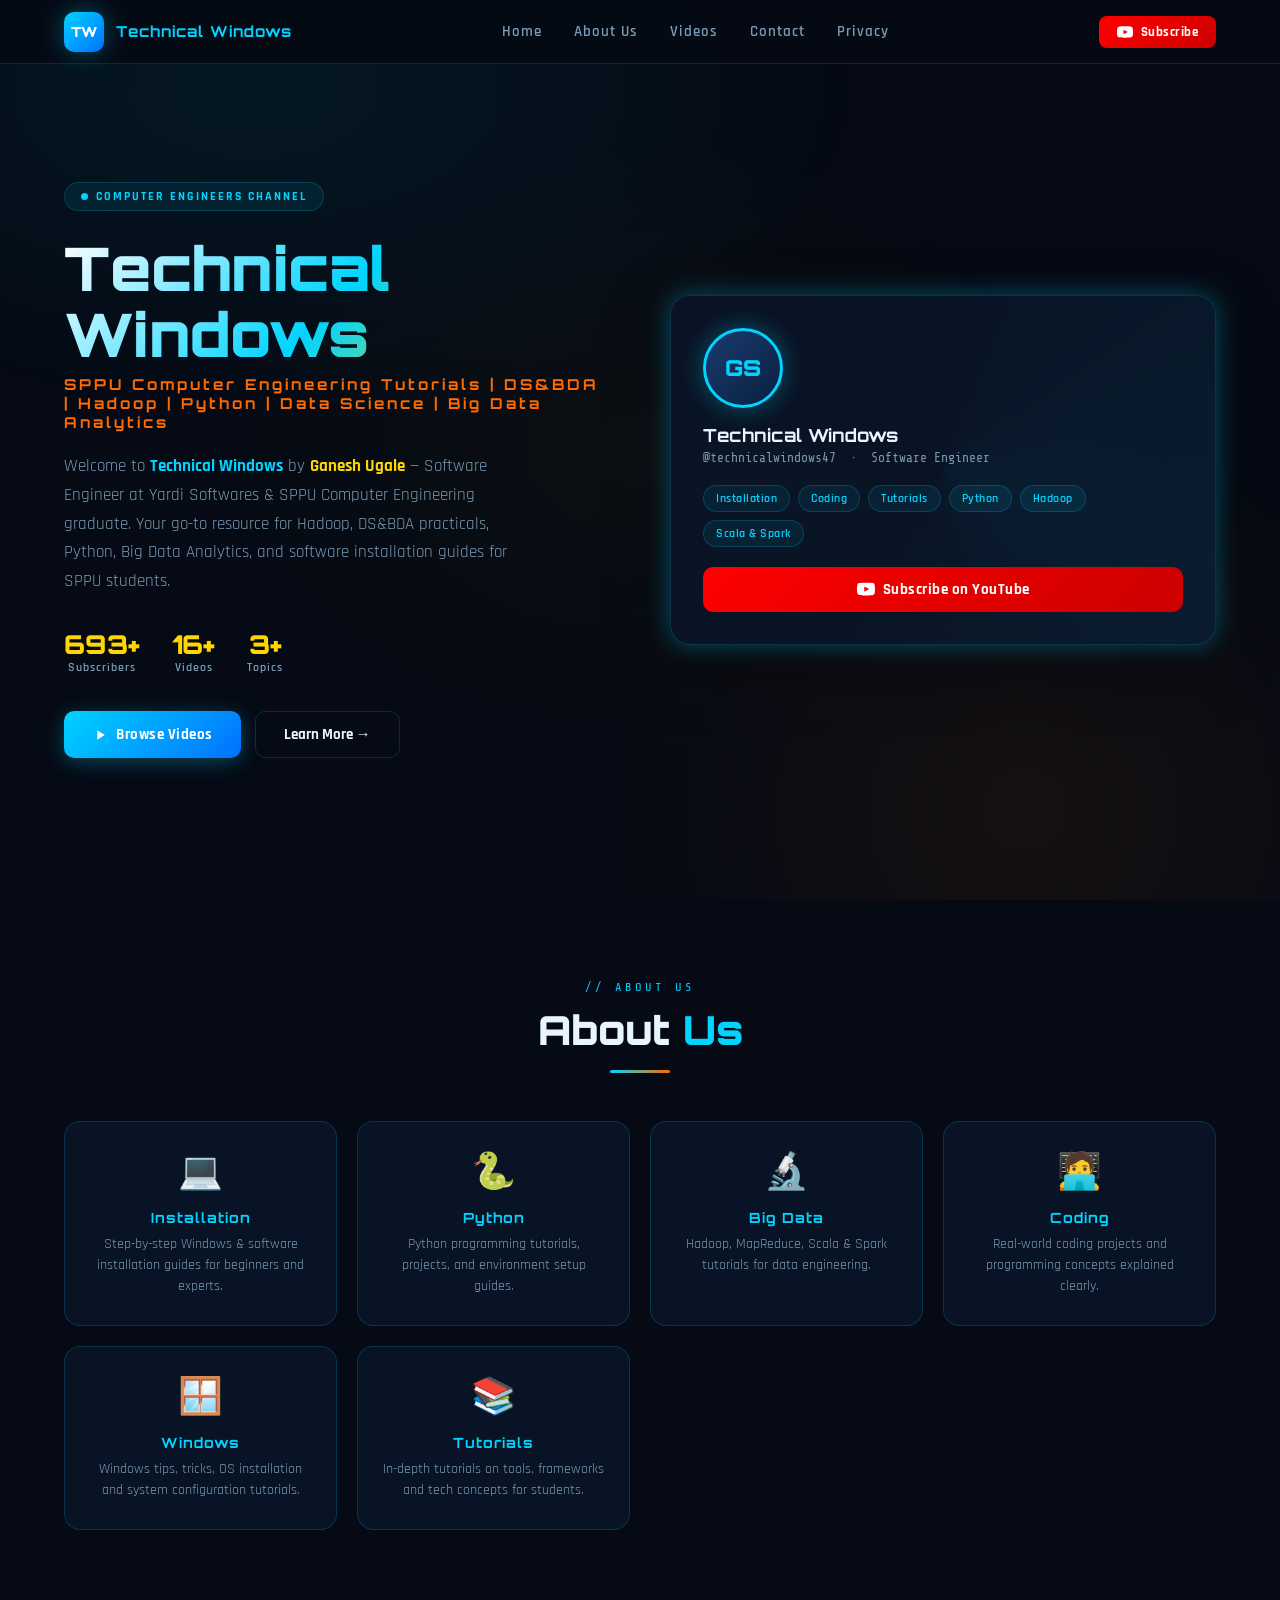
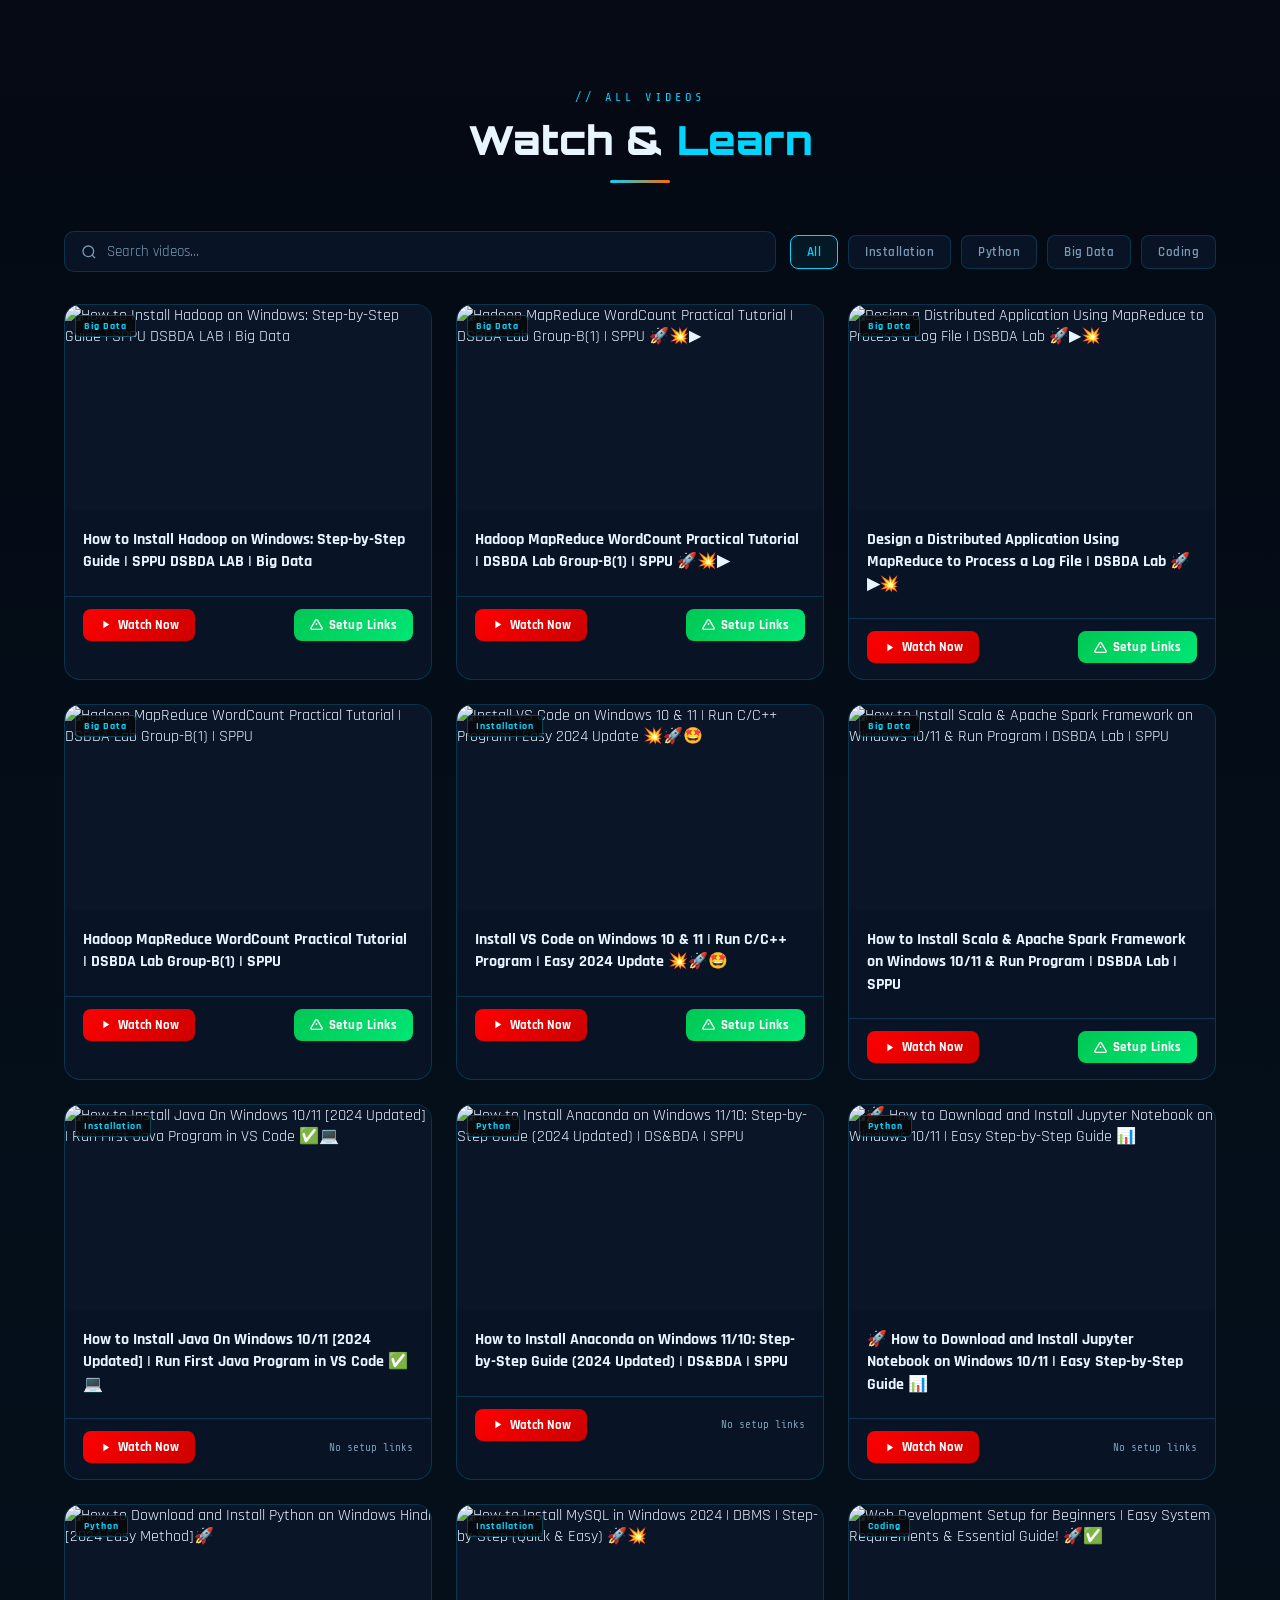
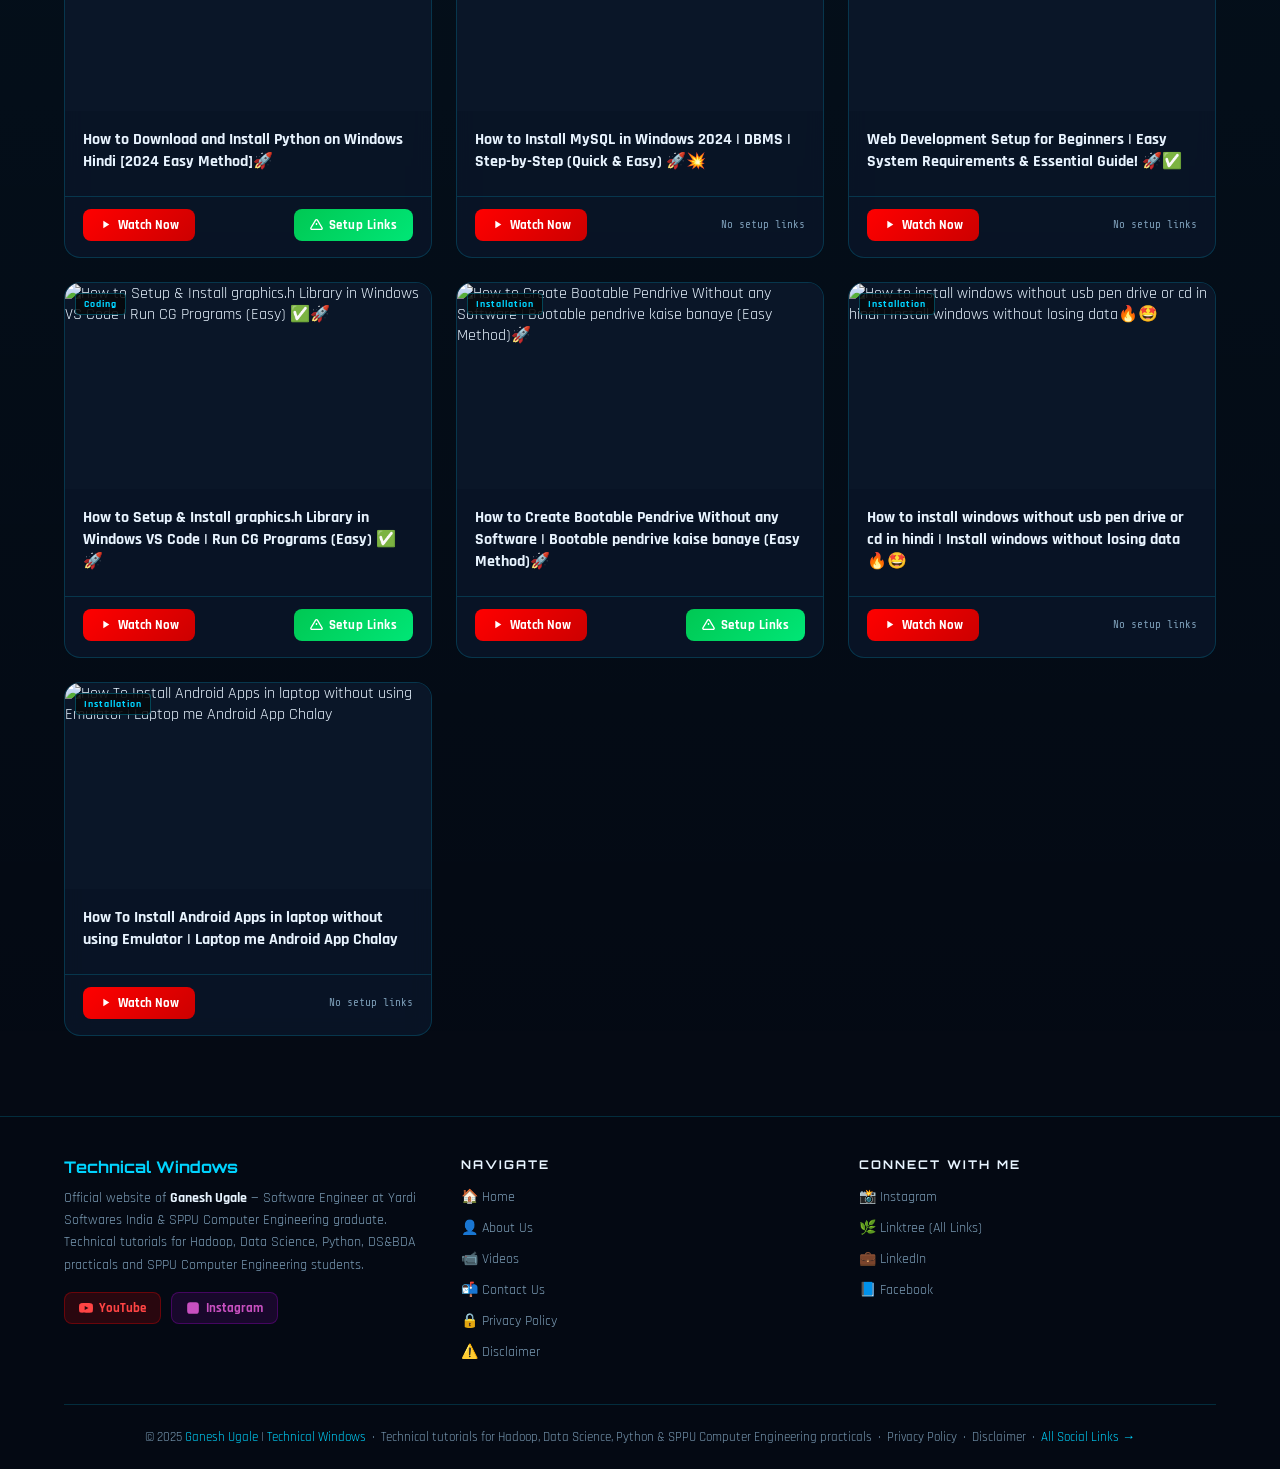
==== commit 58223170: "commit-4" ====
--- a/index.html
+++ b/index.html
@@ -10,11 +10,11 @@
   <meta name="keywords" content="Ganesh Ugale, Technical Windows, Ganesh Ugale Nashik, Technical Windows YouTube Channel, SPPU Computer Engineering Tutorials, DSBDA Lab Practicals, SPPU Hadoop MapReduce Tutorial, Install Anaconda Windows, Data Science Tutorials for Beginners, Big Data Analytics SPPU, Hadoop tutorial, Python tutorial, DS BDA SPPU, Savitribai Phule Pune University, MapReduce WordCount, Apache Spark Scala, Jupyter Notebook install, MySQL install Windows, VS Code setup, Software Engineer Yardi"/>
   <meta name="author" content="Ganesh Ugale"/>
   <meta name="robots" content="index, follow"/>
-  <link rel="canonical" href="https://technicalwindows.com/"/>
-
+  <link rel="canonical" href="https://ganesh-ugale.github.io/technicalwindows/"/>
+  <link rel="icon" href="favicon.ico" type="image/x-icon">
   <!-- ═══ OPEN GRAPH (Facebook / WhatsApp / LinkedIn preview) ═══ -->
   <meta property="og:type" content="website"/>
-  <meta property="og:url" content="https://technicalwindows.com/"/>
+  <meta property="og:url" content="https://ganesh-ugale.github.io/technicalwindows/"/>
   <meta property="og:title" content="Ganesh Ugale | Technical Windows | Data Science, Hadoop & SPPU Tutorials"/>
   <meta property="og:description" content="Official website of Ganesh Ugale – creator of Technical Windows YouTube channel. Step-by-step Hadoop, DS&BDA, Python & Big Data tutorials for SPPU Computer Engineering students."/>
   <meta property="og:image" content="https://img.youtube.com/vi/Dp2-dAftD1Q/maxresdefault.jpg"/>
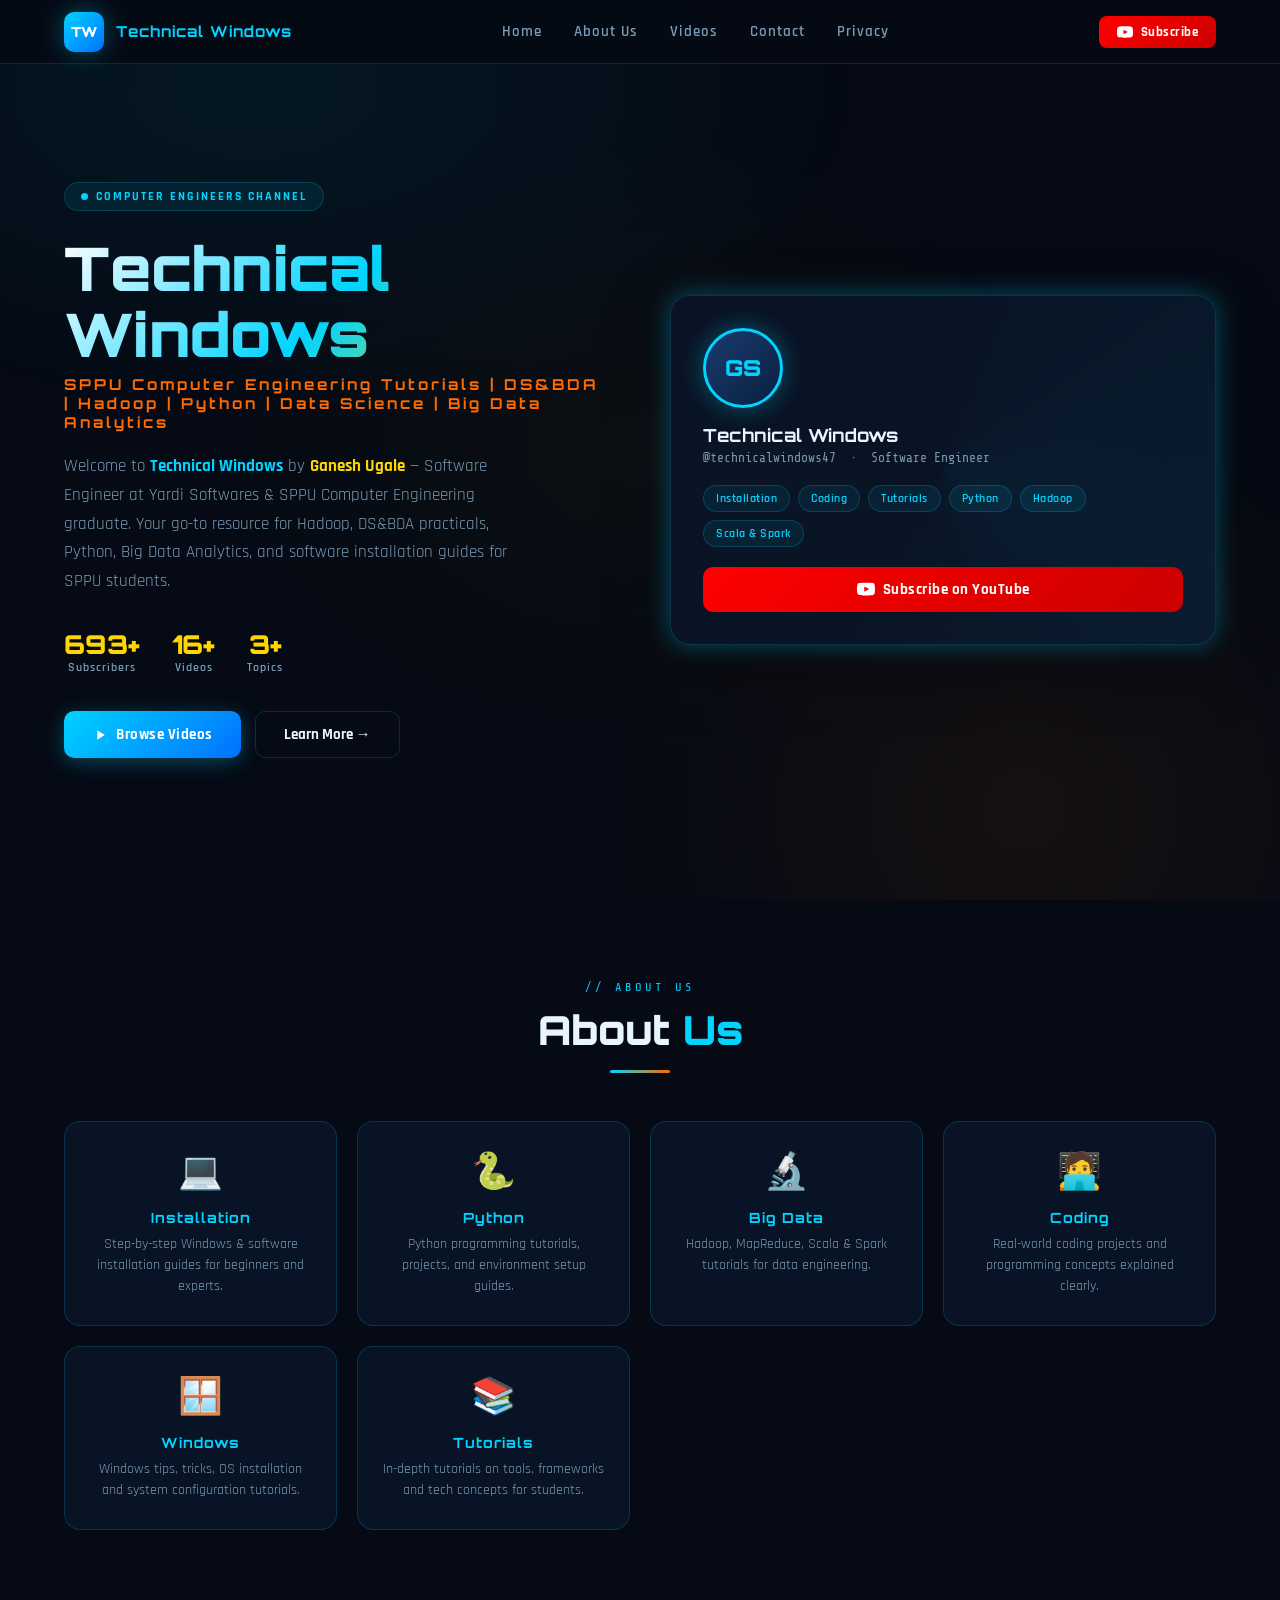
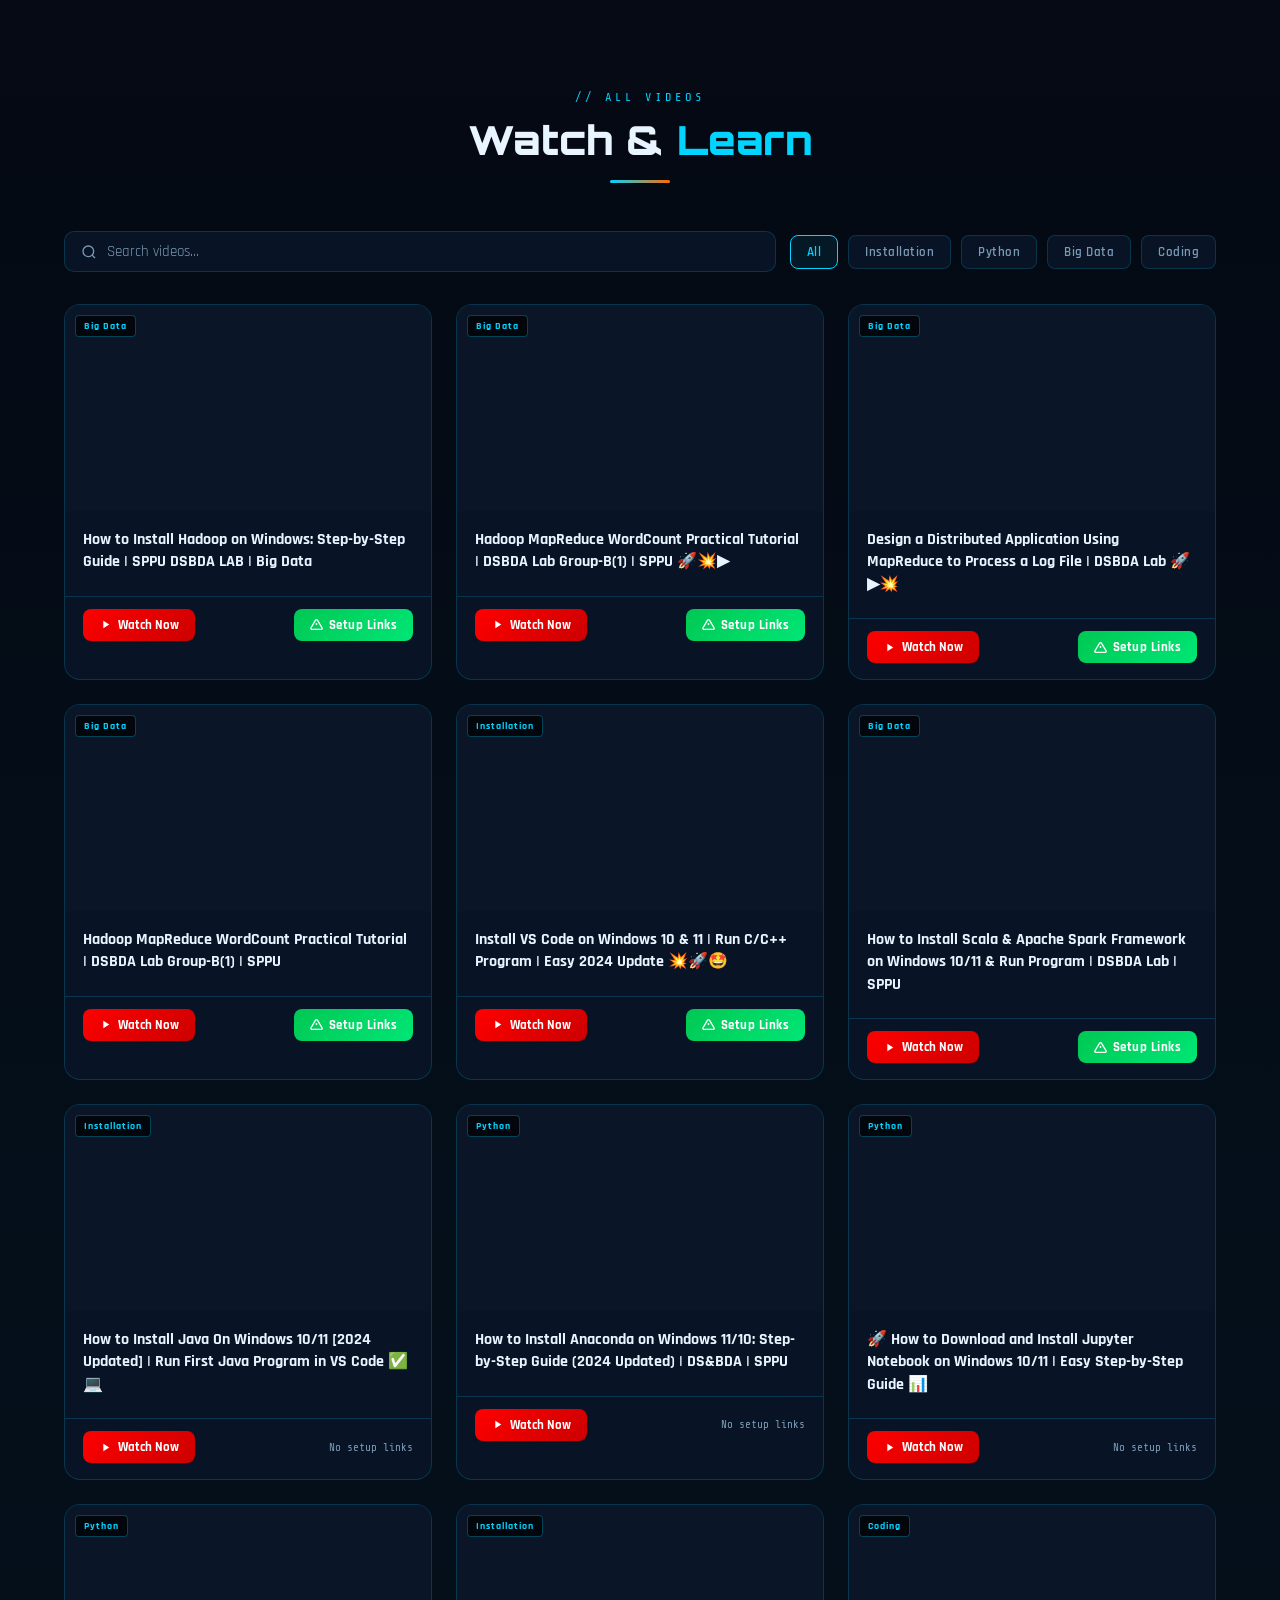
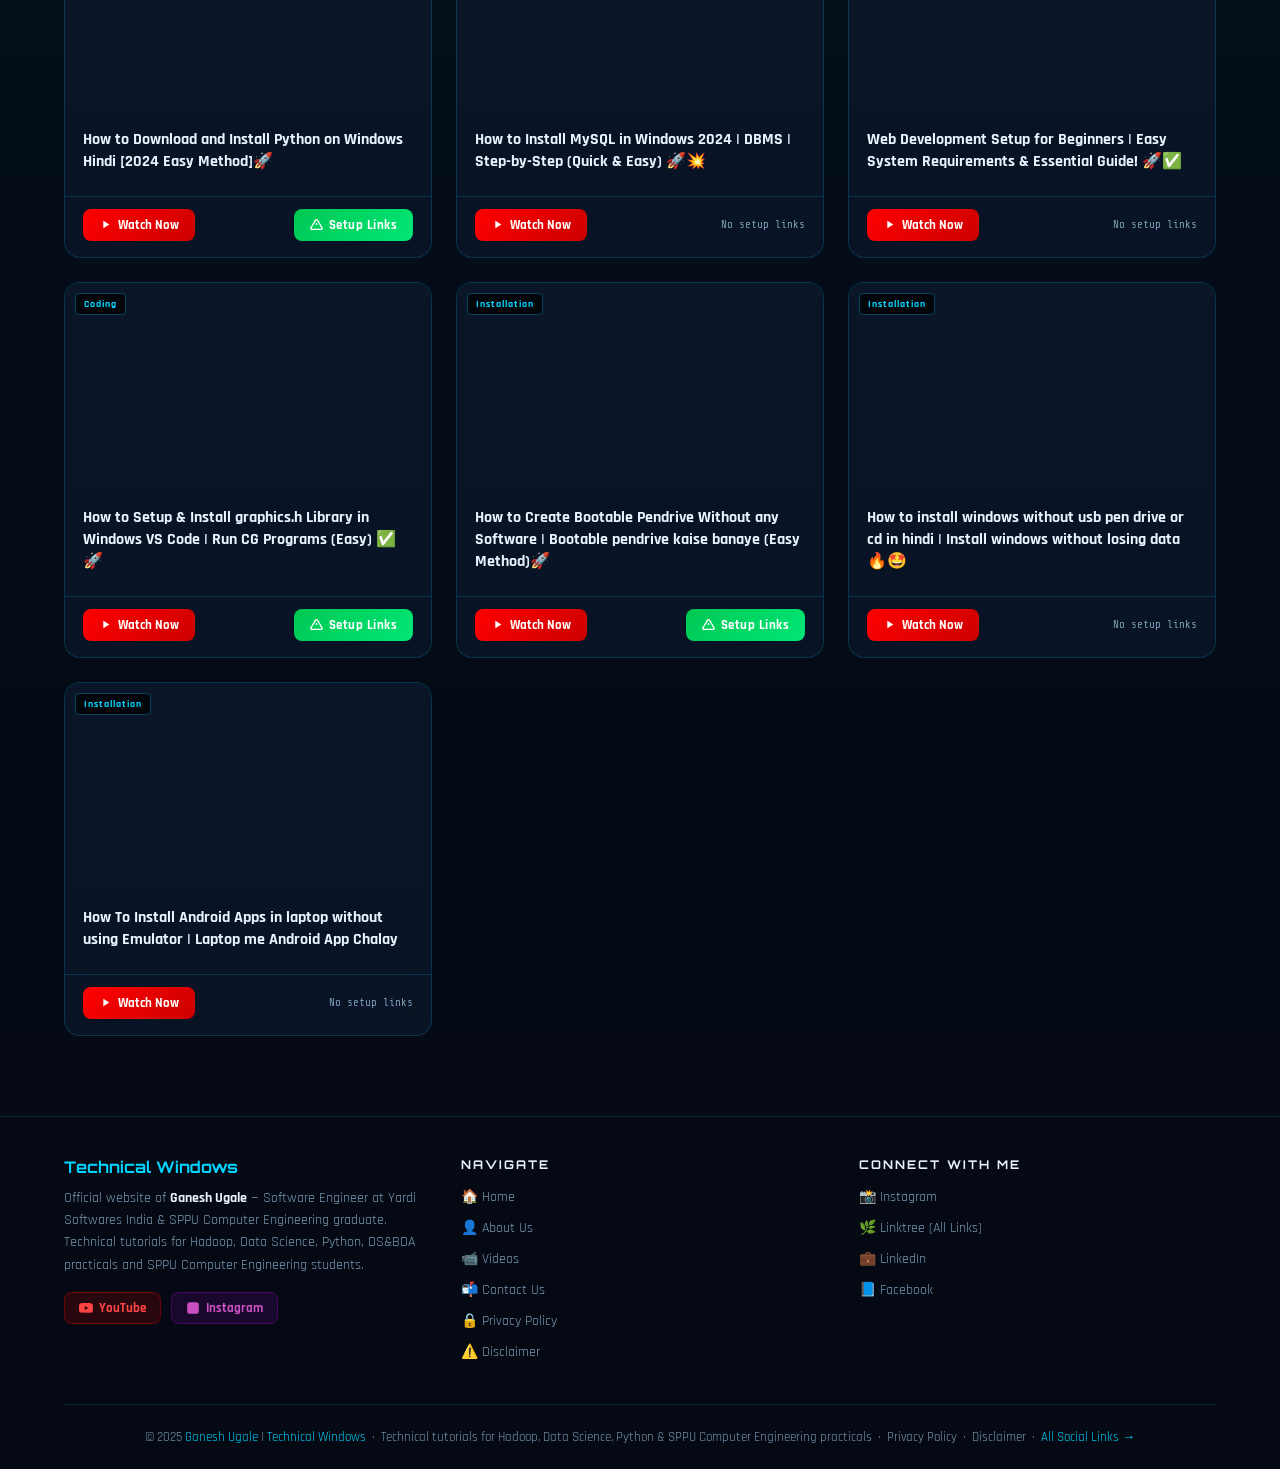
==== commit 4bf93e17: "Update index.html" ====
--- a/index.html
+++ b/index.html
@@ -3,7 +3,7 @@
 <head>
   <meta charset="UTF-8" />
   <meta name="viewport" content="width=device-width, initial-scale=1.0"/>
-
+  <meta name="google-site-verification" content="TxpaAGA6XZ5cOWiyQ-mRv6DEwVrqUha6IaLXNiuWR5w" />
   <!-- ═══ PRIMARY SEO ═══ -->
   <title>Ganesh Ugale | Technical Windows | Data Science, Hadoop &amp; SPPU Tutorials</title>
   <meta name="description" content="Official website of Ganesh Ugale – creator of the Technical Windows YouTube channel. Learn Hadoop, Data Science, DS&BDA practicals, Anaconda, Python, and Big Data technologies with step-by-step tutorials specially designed for SPPU Computer Engineering students."/>
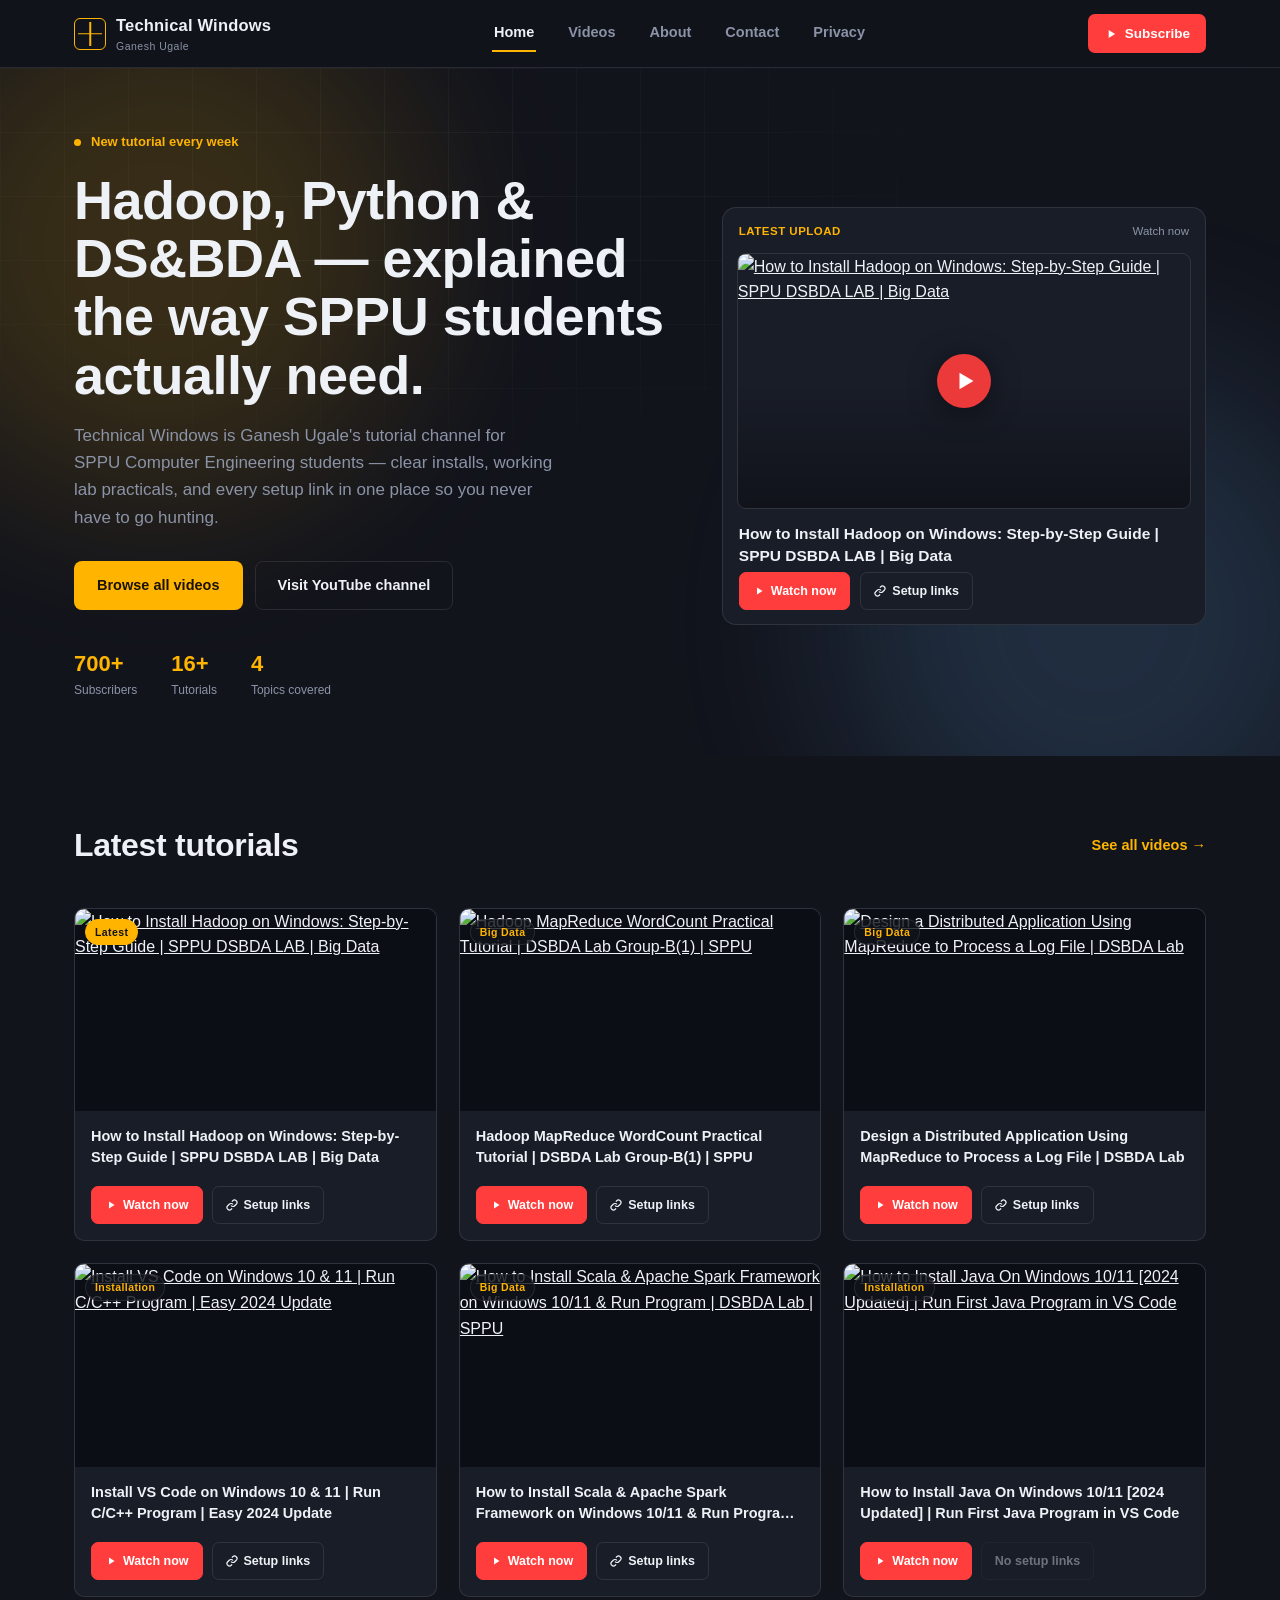
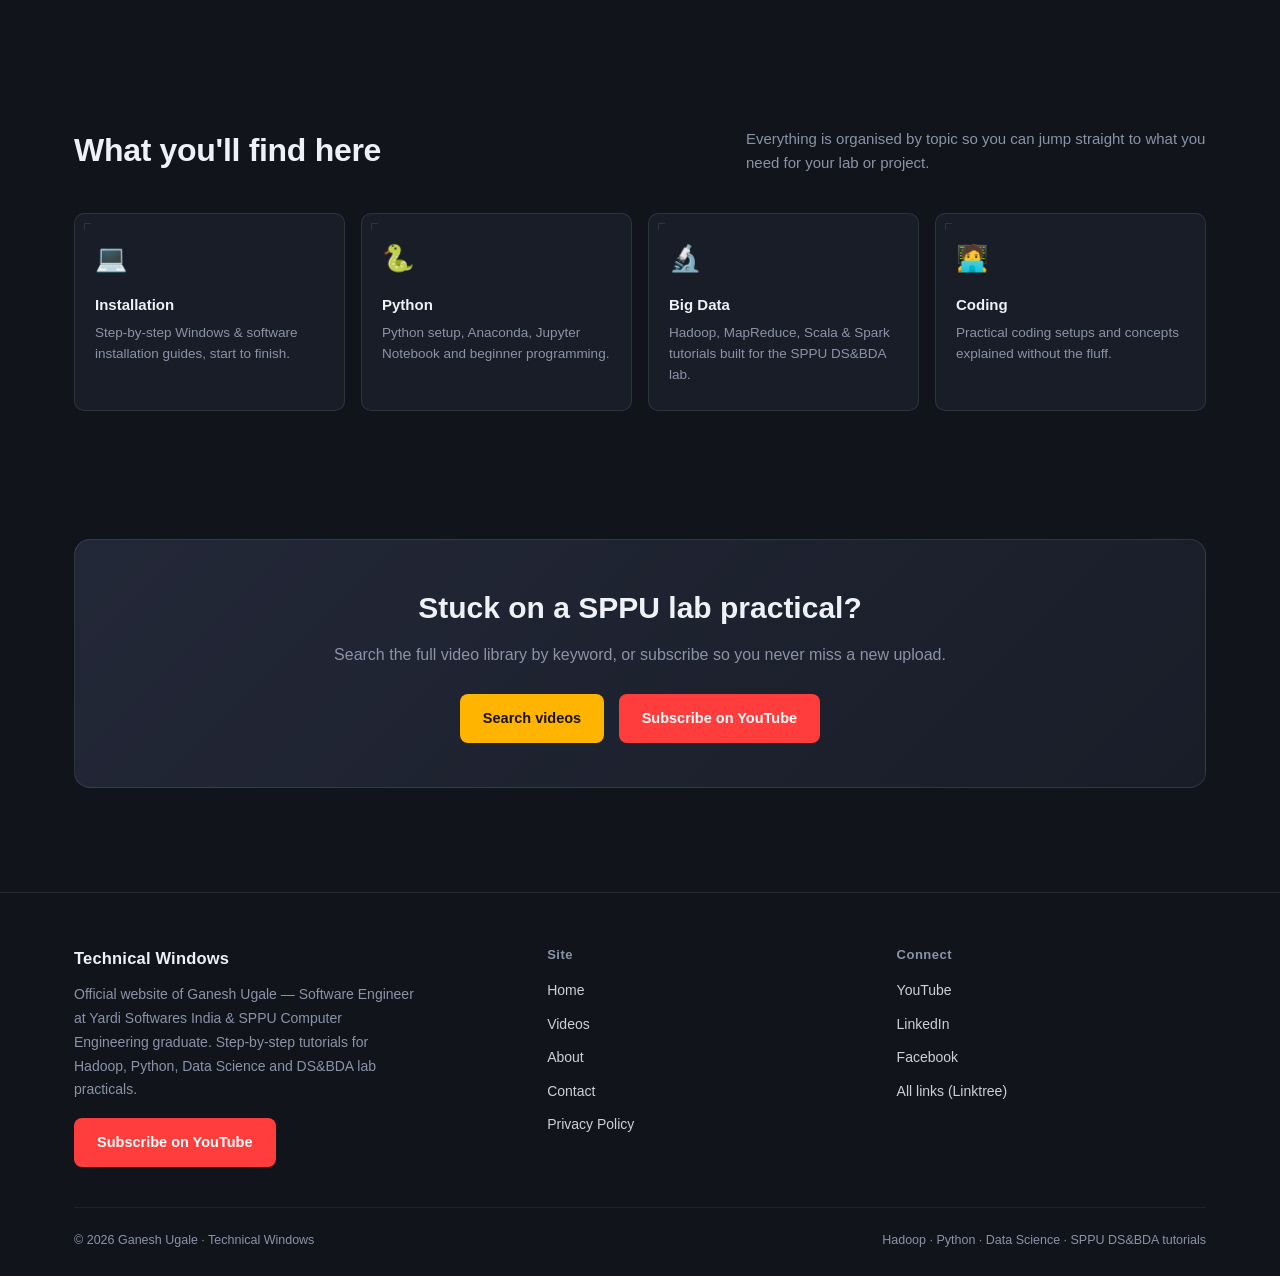
==== commit b830ed84: "Initial website upload" ====
--- a/index.html
+++ b/index.html
@@ -1,2102 +1,223 @@
 <!DOCTYPE html>
 <html lang="en">
 <head>
-  <meta charset="UTF-8" />
-  <meta name="viewport" content="width=device-width, initial-scale=1.0"/>
-  <meta name="google-site-verification" content="TxpaAGA6XZ5cOWiyQ-mRv6DEwVrqUha6IaLXNiuWR5w" />
-  <!-- ═══ PRIMARY SEO ═══ -->
-  <title>Ganesh Ugale | Technical Windows | Data Science, Hadoop &amp; SPPU Tutorials</title>
-  <meta name="description" content="Official website of Ganesh Ugale – creator of the Technical Windows YouTube channel. Learn Hadoop, Data Science, DS&BDA practicals, Anaconda, Python, and Big Data technologies with step-by-step tutorials specially designed for SPPU Computer Engineering students."/>
-  <meta name="keywords" content="Ganesh Ugale, Technical Windows, Ganesh Ugale Nashik, Technical Windows YouTube Channel, SPPU Computer Engineering Tutorials, DSBDA Lab Practicals, SPPU Hadoop MapReduce Tutorial, Install Anaconda Windows, Data Science Tutorials for Beginners, Big Data Analytics SPPU, Hadoop tutorial, Python tutorial, DS BDA SPPU, Savitribai Phule Pune University, MapReduce WordCount, Apache Spark Scala, Jupyter Notebook install, MySQL install Windows, VS Code setup, Software Engineer Yardi"/>
-  <meta name="author" content="Ganesh Ugale"/>
-  <meta name="robots" content="index, follow"/>
-  <link rel="canonical" href="https://ganesh-ugale.github.io/technicalwindows/"/>
-  <link rel="icon" href="favicon.ico" type="image/x-icon">
-  <!-- ═══ OPEN GRAPH (Facebook / WhatsApp / LinkedIn preview) ═══ -->
-  <meta property="og:type" content="website"/>
-  <meta property="og:url" content="https://ganesh-ugale.github.io/technicalwindows/"/>
-  <meta property="og:title" content="Ganesh Ugale | Technical Windows | Data Science, Hadoop & SPPU Tutorials"/>
-  <meta property="og:description" content="Official website of Ganesh Ugale – creator of Technical Windows YouTube channel. Step-by-step Hadoop, DS&BDA, Python & Big Data tutorials for SPPU Computer Engineering students."/>
-  <meta property="og:image" content="https://img.youtube.com/vi/Dp2-dAftD1Q/maxresdefault.jpg"/>
-  <meta property="og:site_name" content="Technical Windows"/>
-  <meta property="og:locale" content="en_IN"/>
-
-  <!-- ═══ TWITTER CARD ═══ -->
-  <meta name="twitter:card" content="summary_large_image"/>
-  <meta name="twitter:title" content="Ganesh Ugale | Technical Windows | Hadoop & SPPU Tutorials"/>
-  <meta name="twitter:description" content="Step-by-step Hadoop, Python, DS&BDA & Big Data tutorials for SPPU Computer Engineering students by Ganesh Ugale."/>
-  <meta name="twitter:image" content="https://img.youtube.com/vi/Dp2-dAftD1Q/maxresdefault.jpg"/>
-
-  <!-- ═══ STRUCTURED DATA (Google Person + Website) ═══ -->
-  <script type="application/ld+json">
-  {
-    "@context": "https://schema.org",
-    "@graph": [
-      {
-        "@type": "Person",
-        "name": "Ganesh Ugale",
-        "alternateName": "Ganesh Dhondiram Ugale",
-        "url": "https://technicalwindows.com/",
-        "jobTitle": "Software Engineer",
-        "worksFor": { "@type": "Organization", "name": "Yardi Softwares India Pvt. Ltd." },
-        "alumniOf": { "@type": "CollegeOrUniversity", "name": "Savitribai Phule Pune University (SPPU)" },
-        "address": { "@type": "PostalAddress", "addressLocality": "Nashik", "addressRegion": "Maharashtra", "addressCountry": "IN" },
-        "sameAs": [
-          "https://www.youtube.com/@technicalwindows47",
-          "https://www.linkedin.com/in/ganesh-ugale-3262a92a5",
-          "https://www.facebook.com/Ganesh47official",
-          "https://linktr.ee/ganesh_ugale"
-        ],
-        "knowsAbout": ["Hadoop", "Data Science", "Big Data Analytics", "Python", "DS&BDA", "SPPU", "MapReduce", "Apache Spark", "Scala"]
-      },
-      {
-        "@type": "WebSite",
-        "name": "Technical Windows",
-        "url": "https://technicalwindows.com/",
-        "description": "Step-by-step Hadoop, Data Science, DS&BDA, Python and Big Data tutorials for SPPU Computer Engineering students by Ganesh Ugale.",
-        "author": { "@type": "Person", "name": "Ganesh Ugale" },
-        "inLanguage": "en-IN"
-      },
-      {
-        "@type": "YouTubeChannel",
-        "name": "Technical Windows",
-        "url": "https://www.youtube.com/@technicalwindows47",
-        "author": { "@type": "Person", "name": "Ganesh Ugale" }
-      }
-    ]
-  }
-  </script>
-
-  <link href="https://fonts.googleapis.com/css2?family=Orbitron:wght@700;900&family=Rajdhani:wght@400;500;600;700&family=Share+Tech+Mono&display=swap" rel="stylesheet"/>
-  <style>
-    :root {
-      --bg: #050a14;
-      --bg2: #0a1628;
-      --accent: #00d4ff;
-      --accent2: #ff6b00;
-      --gold: #ffd700;
-      --text: #e8f4ff;
-      --muted: #7a9bb5;
-      --card: rgba(10,22,40,0.85);
-      --border: rgba(0,212,255,0.18);
-      --glow: 0 0 24px rgba(0,212,255,0.35);
+<meta charset="UTF-8"/>
+<meta name="viewport" content="width=device-width, initial-scale=1.0"/>
+<title>Technical Windows | Ganesh Ugale — Hadoop, Python & SPPU DS&amp;BDA Tutorials</title>
+<meta name="description" content="Technical Windows is Ganesh Ugale's YouTube channel and resource hub for SPPU Computer Engineering students — step-by-step Hadoop, Python, Data Science &amp; DS&amp;BDA lab tutorials with all setup links in one place."/>
+<meta name="keywords" content="Technical Windows, Ganesh Ugale, SPPU DSBDA lab, Hadoop tutorial Windows, Install Anaconda Windows, Python tutorial Hindi, SPPU Computer Engineering, MapReduce WordCount, Apache Spark Scala install, Jupyter Notebook install, MySQL install Windows, VS Code setup Windows"/>
+<meta name="robots" content="index, follow"/>
+<meta name="author" content="Ganesh Ugale"/>
+<link rel="canonical" href="https://technicalwindows.com/"/>
+<meta name="theme-color" content="#12141c"/>
+
+<meta property="og:type" content="website"/>
+<meta property="og:url" content="https://technicalwindows.com/"/>
+<meta property="og:title" content="Technical Windows | Hadoop, Python &amp; SPPU DS&amp;BDA Tutorials"/>
+<meta property="og:description" content="Step-by-step Hadoop, Python, Data Science &amp; Big Data tutorials for SPPU Computer Engineering students, by Ganesh Ugale."/>
+<meta property="og:image" content="https://img.youtube.com/vi/Dp2-dAftD1Q/maxresdefault.jpg"/>
+<meta property="og:site_name" content="Technical Windows"/>
+<meta property="og:locale" content="en_IN"/>
+<meta name="twitter:card" content="summary_large_image"/>
+<meta name="twitter:title" content="Technical Windows | Hadoop &amp; SPPU Tutorials"/>
+<meta name="twitter:description" content="Step-by-step Hadoop, Python, DS&amp;BDA &amp; Big Data tutorials for SPPU students by Ganesh Ugale."/>
+<meta name="twitter:image" content="https://img.youtube.com/vi/Dp2-dAftD1Q/maxresdefault.jpg"/>
+
+<script type="application/ld+json">
+{
+  "@context": "https://schema.org",
+  "@graph": [
+    {
+      "@type": "Person",
+      "name": "Ganesh Ugale",
+      "url": "https://technicalwindows.com/",
+      "jobTitle": "Software Engineer",
+      "worksFor": { "@type": "Organization", "name": "Yardi Softwares India Pvt. Ltd." },
+      "alumniOf": { "@type": "CollegeOrUniversity", "name": "Savitribai Phule Pune University (SPPU)" },
+      "address": { "@type": "PostalAddress", "addressLocality": "Nashik", "addressRegion": "Maharashtra", "addressCountry": "IN" },
+      "sameAs": [
+        "https://www.youtube.com/@technicalwindows47",
+        "https://www.linkedin.com/in/ganesh-ugale-3262a92a5",
+        "https://www.facebook.com/Ganesh47official",
+        "https://linktr.ee/ganesh_ugale"
+      ]
+    },
+    {
+      "@type": "WebSite",
+      "name": "Technical Windows",
+      "url": "https://technicalwindows.com/",
+      "description": "Step-by-step Hadoop, Data Science, DS&BDA, Python and Big Data tutorials for SPPU Computer Engineering students.",
+      "inLanguage": "en-IN"
     }
-
-    *, *::before, *::after { box-sizing: border-box; margin: 0; padding: 0; }
-
-    html { scroll-behavior: smooth; }
-
-    body {
-      font-family: 'Rajdhani', sans-serif;
-      background: var(--bg);
-      color: var(--text);
-      overflow-x: hidden;
-      min-height: 100vh;
-    }
-
-    /* ─── ANIMATED BACKGROUND ─── */
-    body::before {
-      content: '';
-      position: fixed;
-      inset: 0;
-      background:
-        radial-gradient(ellipse 80% 60% at 20% 10%, rgba(0,212,255,0.07) 0%, transparent 60%),
-        radial-gradient(ellipse 60% 80% at 80% 90%, rgba(255,107,0,0.07) 0%, transparent 60%),
-        radial-gradient(ellipse 50% 50% at 50% 50%, rgba(255,215,0,0.03) 0%, transparent 70%);
-      pointer-events: none;
-      z-index: 0;
-    }
-
-    /* ─── NAVBAR ─── */
-    nav {
-      position: fixed;
-      top: 0; left: 0; right: 0;
-      z-index: 1000;
-      display: flex;
-      align-items: center;
-      justify-content: space-between;
-      padding: 0 5%;
-      height: 64px;
-      background: rgba(5,10,20,0.92);
-      backdrop-filter: blur(20px);
-      border-bottom: 1px solid var(--border);
-    }
-
-    .nav-logo {
-      display: flex;
-      align-items: center;
-      gap: 12px;
-      text-decoration: none;
-    }
-
-    .nav-logo .logo-icon {
-      width: 40px; height: 40px;
-      background: linear-gradient(135deg, #00d4ff, #0070ff);
-      border-radius: 10px;
-      display: flex; align-items: center; justify-content: center;
-      font-family: 'Orbitron', monospace;
-      font-weight: 900;
-      font-size: 14px;
-      color: #fff;
-      box-shadow: var(--glow);
-      letter-spacing: -1px;
-    }
-
-    .nav-logo span {
-      font-family: 'Orbitron', monospace;
-      font-size: 15px;
-      font-weight: 700;
-      color: var(--accent);
-      letter-spacing: 1px;
-    }
-
-    .nav-links {
-      display: flex;
-      gap: 32px;
-      list-style: none;
-    }
-
-    .nav-links a {
-      color: var(--muted);
-      text-decoration: none;
-      font-size: 15px;
-      font-weight: 600;
-      letter-spacing: 1px;
-      transition: color 0.2s;
-    }
-    .nav-links a:hover { color: var(--accent); }
-
-    .nav-yt-btn {
-      display: flex;
-      align-items: center;
-      gap: 8px;
-      background: linear-gradient(135deg, #ff0000, #cc0000);
-      color: #fff;
-      text-decoration: none;
-      padding: 8px 18px;
-      border-radius: 8px;
-      font-size: 13px;
-      font-weight: 700;
-      letter-spacing: 0.5px;
-      transition: transform 0.2s, box-shadow 0.2s;
-    }
-    .nav-yt-btn:hover { transform: translateY(-1px); box-shadow: 0 4px 16px rgba(255,0,0,0.4); }
-
-    .hamburger {
-      display: none;
-      flex-direction: column;
-      gap: 5px;
-      cursor: pointer;
-      background: none;
-      border: none;
-      padding: 4px;
-    }
-    .hamburger span {
-      display: block;
-      width: 24px; height: 2px;
-      background: var(--accent);
-      border-radius: 2px;
-      transition: 0.3s;
-    }
-
-    /* ─── MOBILE NAV ─── */
-    .mobile-menu {
-      display: none;
-      position: fixed;
-      top: 64px; left: 0; right: 0;
-      background: rgba(5,10,20,0.98);
-      border-bottom: 1px solid var(--border);
-      padding: 20px 5%;
-      z-index: 999;
-      flex-direction: column;
-      gap: 16px;
-    }
-    .mobile-menu.open { display: flex; }
-    .mobile-menu a {
-      color: var(--muted);
-      text-decoration: none;
-      font-size: 16px;
-      font-weight: 600;
-      letter-spacing: 1px;
-      padding: 8px 0;
-      border-bottom: 1px solid var(--border);
-    }
-    .mobile-menu a:hover { color: var(--accent); }
-
-    /* ─── FEATURED VIDEO BANNER (shown when ?v= param exists) ─── */
-    #featured-banner {
-      display: none;
-      position: relative;
-      z-index: 1;
-      margin: 80px 5% 0;
-      background: linear-gradient(135deg, rgba(255,107,0,0.15), rgba(0,212,255,0.1));
-      border: 1px solid var(--accent2);
-      border-radius: 16px;
-      padding: 24px 28px;
-      animation: slideDown 0.6s ease;
-    }
-    @keyframes slideDown {
-      from { opacity:0; transform: translateY(-20px); }
-      to   { opacity:1; transform: translateY(0); }
-    }
-    #featured-banner .fb-tag {
-      display: inline-block;
-      background: var(--accent2);
-      color: #fff;
-      font-size: 11px;
-      font-weight: 700;
-      letter-spacing: 2px;
-      padding: 4px 10px;
-      border-radius: 4px;
-      margin-bottom: 12px;
-    }
-    #featured-banner h2 {
-      font-family: 'Orbitron', monospace;
-      font-size: clamp(16px, 3vw, 22px);
-      color: var(--gold);
-      margin-bottom: 14px;
-      line-height: 1.3;
-    }
-    #featured-banner .fb-links {
-      display: flex;
-      flex-wrap: wrap;
-      gap: 10px;
-    }
-    #featured-banner .fb-links a {
-      display: inline-flex;
-      align-items: center;
-      gap: 6px;
-      background: rgba(0,212,255,0.1);
-      border: 1px solid var(--accent);
-      color: var(--accent);
-      text-decoration: none;
-      padding: 8px 16px;
-      border-radius: 8px;
-      font-size: 14px;
-      font-weight: 600;
-      transition: all 0.2s;
-    }
-    #featured-banner .fb-links a:hover {
-      background: var(--accent);
-      color: var(--bg);
-    }
-
-    /* ─── HERO SECTION ─── */
-    #home {
-      position: relative;
-      z-index: 1;
-      min-height: 100vh;
-      display: flex;
-      align-items: center;
-      padding: 100px 5% 60px;
-    }
-
-    .hero-inner {
-      display: grid;
-      grid-template-columns: 1fr 1fr;
-      gap: 60px;
-      align-items: center;
-      max-width: 1200px;
-      margin: 0 auto;
-      width: 100%;
-    }
-
-    .hero-text { }
-
-    .hero-badge {
-      display: inline-flex;
-      align-items: center;
-      gap: 8px;
-      background: rgba(0,212,255,0.08);
-      border: 1px solid var(--border);
-      color: var(--accent);
-      font-size: 12px;
-      font-weight: 700;
-      letter-spacing: 2px;
-      padding: 6px 16px;
-      border-radius: 999px;
-      margin-bottom: 24px;
-    }
-    .hero-badge .dot {
-      width: 7px; height: 7px;
-      background: var(--accent);
-      border-radius: 50%;
-      animation: pulse 1.5s infinite;
-    }
-    @keyframes pulse {
-      0%,100% { opacity:1; transform:scale(1); }
-      50% { opacity:0.5; transform:scale(1.4); }
-    }
-
-    .hero-title {
-      font-family: 'Orbitron', monospace;
-      font-size: clamp(32px, 5vw, 60px);
-      font-weight: 900;
-      line-height: 1.1;
-      margin-bottom: 8px;
-      background: linear-gradient(135deg, #ffffff 0%, #00d4ff 50%, #ffd700 100%);
-      -webkit-background-clip: text;
-      -webkit-text-fill-color: transparent;
-      background-clip: text;
-    }
-
-    .hero-subtitle {
-      font-family: 'Orbitron', monospace;
-      font-size: clamp(14px, 2vw, 20px);
-      font-weight: 700;
-      color: var(--accent2);
-      letter-spacing: 3px;
-      margin-bottom: 20px;
-    }
-
-    .hero-desc {
-      font-size: 17px;
-      color: var(--muted);
-      line-height: 1.7;
-      margin-bottom: 32px;
-      max-width: 480px;
-    }
-
-    .hero-stats {
-      display: flex;
-      gap: 32px;
-      margin-bottom: 36px;
-    }
-    .stat { text-align: center; }
-    .stat-num {
-      font-family: 'Orbitron', monospace;
-      font-size: 26px;
-      font-weight: 900;
-      color: var(--gold);
-    }
-    .stat-label {
-      font-size: 12px;
-      color: var(--muted);
-      letter-spacing: 1px;
-      font-weight: 600;
-    }
-
-    .hero-btns {
-      display: flex;
-      gap: 14px;
-      flex-wrap: wrap;
-    }
-
-    .btn-primary {
-      display: inline-flex;
-      align-items: center;
-      gap: 8px;
-      background: linear-gradient(135deg, #00d4ff, #0070ff);
-      color: #fff;
-      text-decoration: none;
-      padding: 13px 28px;
-      border-radius: 10px;
-      font-size: 15px;
-      font-weight: 700;
-      letter-spacing: 0.5px;
-      transition: all 0.2s;
-      border: none; cursor: pointer;
-      box-shadow: 0 4px 20px rgba(0,212,255,0.3);
-    }
-    .btn-primary:hover { transform: translateY(-2px); box-shadow: 0 8px 30px rgba(0,212,255,0.5); }
-
-    .btn-secondary {
-      display: inline-flex;
-      align-items: center;
-      gap: 8px;
-      background: transparent;
-      color: var(--text);
-      text-decoration: none;
-      padding: 13px 28px;
-      border-radius: 10px;
-      font-size: 15px;
-      font-weight: 700;
-      border: 1px solid var(--border);
-      transition: all 0.2s;
-      cursor: pointer;
-    }
-    .btn-secondary:hover { border-color: var(--accent); color: var(--accent); }
-
-    /* Channel Card */
-    .hero-card {
-      background: var(--card);
-      border: 1px solid var(--border);
-      border-radius: 20px;
-      padding: 32px;
-      backdrop-filter: blur(20px);
-      box-shadow: var(--glow), 0 20px 60px rgba(0,0,0,0.5);
-      position: relative;
-      overflow: hidden;
-    }
-    .hero-card::before {
-      content: '';
-      position: absolute;
-      top: -50%; left: -50%;
-      width: 200%; height: 200%;
-      background: conic-gradient(from 0deg, transparent, rgba(0,212,255,0.05), transparent 60%);
-      animation: rotate 8s linear infinite;
-    }
-    @keyframes rotate { to { transform: rotate(360deg); } }
-
-    .channel-avatar {
-      width: 80px; height: 80px;
-      background: linear-gradient(135deg, #1a3a6e, #0a2040);
-      border-radius: 50%;
-      border: 3px solid var(--accent);
-      display: flex; align-items: center; justify-content: center;
-      font-family: 'Orbitron', monospace;
-      font-size: 22px;
-      font-weight: 900;
-      color: var(--accent);
-      margin-bottom: 16px;
-      box-shadow: var(--glow);
-      position: relative;
-      z-index: 1;
-    }
-
-    .channel-name {
-      font-family: 'Orbitron', monospace;
-      font-size: 18px;
-      font-weight: 700;
-      color: var(--text);
-      margin-bottom: 4px;
-      position: relative; z-index: 1;
-    }
-    .channel-handle {
-      font-family: 'Share Tech Mono', monospace;
-      font-size: 13px;
-      color: var(--muted);
-      margin-bottom: 20px;
-      position: relative; z-index: 1;
-    }
-
-    .channel-topics {
-      display: flex;
-      flex-wrap: wrap;
-      gap: 8px;
-      margin-bottom: 20px;
-      position: relative; z-index: 1;
-    }
-    .topic-tag {
-      background: rgba(0,212,255,0.08);
-      border: 1px solid var(--border);
-      color: var(--accent);
-      font-size: 12px;
-      font-weight: 600;
-      padding: 5px 12px;
-      border-radius: 999px;
-      letter-spacing: 0.5px;
-    }
-
-    .yt-subscribe-btn {
-      display: flex;
-      align-items: center;
-      justify-content: center;
-      gap: 8px;
-      width: 100%;
-      background: linear-gradient(135deg, #ff0000, #cc0000);
-      color: #fff;
-      text-decoration: none;
-      padding: 13px;
-      border-radius: 10px;
-      font-size: 15px;
-      font-weight: 700;
-      letter-spacing: 0.5px;
-      transition: all 0.2s;
-      position: relative; z-index: 1;
-    }
-    .yt-subscribe-btn:hover { transform: translateY(-2px); box-shadow: 0 6px 24px rgba(255,0,0,0.5); }
-
-    /* ─── SECTION HEADERS ─── */
-    .section-header {
-      text-align: center;
-      margin-bottom: 48px;
-    }
-    .section-eyebrow {
-      font-family: 'Share Tech Mono', monospace;
-      font-size: 12px;
-      color: var(--accent);
-      letter-spacing: 4px;
-      margin-bottom: 12px;
-    }
-    .section-title {
-      font-family: 'Orbitron', monospace;
-      font-size: clamp(24px, 4vw, 40px);
-      font-weight: 900;
-      color: var(--text);
-      margin-bottom: 16px;
-      line-height: 1.2;
-    }
-    .section-title span { color: var(--accent); }
-    .section-line {
-      width: 60px; height: 3px;
-      background: linear-gradient(90deg, var(--accent), var(--accent2));
-      border-radius: 2px;
-      margin: 0 auto;
-    }
-
-    /* ─── TOPICS/ABOUT SECTION ─── */
-    #about {
-      position: relative; z-index: 1;
-      padding: 80px 5%;
-    }
-
-    .topics-grid {
-      display: grid;
-      grid-template-columns: repeat(auto-fit, minmax(220px, 1fr));
-      gap: 20px;
-      max-width: 1200px;
-      margin: 0 auto;
-    }
-
-    .topic-card {
-      background: var(--card);
-      border: 1px solid var(--border);
-      border-radius: 16px;
-      padding: 28px 24px;
-      text-align: center;
-      transition: all 0.3s;
-      backdrop-filter: blur(10px);
-    }
-    .topic-card:hover {
-      border-color: var(--accent);
-      transform: translateY(-6px);
-      box-shadow: var(--glow);
-    }
-    .topic-icon {
-      font-size: 36px;
-      margin-bottom: 14px;
-      display: block;
-    }
-    .topic-card h3 {
-      font-family: 'Orbitron', monospace;
-      font-size: 14px;
-      font-weight: 700;
-      color: var(--accent);
-      margin-bottom: 8px;
-      letter-spacing: 1px;
-    }
-    .topic-card p {
-      font-size: 14px;
-      color: var(--muted);
-      line-height: 1.5;
-    }
-
-    /* ─── VIDEOS SECTION ─── */
-    #videos {
-      position: relative; z-index: 1;
-      padding: 80px 5%;
-      background: linear-gradient(180deg, transparent, rgba(0,212,255,0.03), transparent);
-    }
-
-    .videos-controls {
-      display: flex;
-      align-items: center;
-      justify-content: space-between;
-      max-width: 1200px;
-      margin: 0 auto 32px;
-      flex-wrap: wrap;
-      gap: 14px;
-    }
-
-    .search-box {
-      display: flex;
-      align-items: center;
-      gap: 10px;
-      background: var(--card);
-      border: 1px solid var(--border);
-      border-radius: 10px;
-      padding: 10px 16px;
-      min-width: 260px;
-      flex: 1;
-    }
-    .search-box input {
-      background: none;
-      border: none;
-      outline: none;
-      color: var(--text);
-      font-family: 'Rajdhani', sans-serif;
-      font-size: 15px;
-      width: 100%;
-    }
-    .search-box input::placeholder { color: var(--muted); }
-    .search-box svg { color: var(--muted); flex-shrink: 0; }
-
-    .filter-btns {
-      display: flex;
-      gap: 10px;
-      flex-wrap: wrap;
-    }
-    .filter-btn {
-      background: var(--card);
-      border: 1px solid var(--border);
-      color: var(--muted);
-      font-family: 'Rajdhani', sans-serif;
-      font-size: 13px;
-      font-weight: 600;
-      padding: 8px 16px;
-      border-radius: 8px;
-      cursor: pointer;
-      transition: all 0.2s;
-      letter-spacing: 0.5px;
-    }
-    .filter-btn.active, .filter-btn:hover {
-      border-color: var(--accent);
-      color: var(--accent);
-      background: rgba(0,212,255,0.07);
-    }
-
-    .videos-grid {
-      display: grid;
-      grid-template-columns: repeat(auto-fill, minmax(320px, 1fr));
-      gap: 24px;
-      max-width: 1200px;
-      margin: 0 auto;
-    }
-
-    .video-card {
-      background: var(--card);
-      border: 1px solid var(--border);
-      border-radius: 16px;
-      overflow: hidden;
-      transition: all 0.3s;
-      backdrop-filter: blur(10px);
-      position: relative;
-    }
-    .video-card:hover {
-      border-color: var(--accent);
-      transform: translateY(-6px);
-      box-shadow: var(--glow), 0 20px 40px rgba(0,0,0,0.4);
-    }
-
-    .video-thumb {
-      position: relative;
-      width: 100%;
-      aspect-ratio: 16/9;
-      background: #0a1628;
-      overflow: hidden;
-    }
-    .video-thumb img {
-      width: 100%; height: 100%;
-      object-fit: cover;
-      transition: transform 0.4s;
-    }
-    .video-card:hover .video-thumb img { transform: scale(1.05); }
-
-    .play-overlay {
-      position: absolute;
-      inset: 0;
-      display: flex;
-      align-items: center;
-      justify-content: center;
-      background: rgba(0,0,0,0.3);
-      opacity: 0;
-      transition: opacity 0.2s;
-    }
-    .video-card:hover .play-overlay { opacity: 1; }
-    .play-btn {
-      width: 52px; height: 52px;
-      background: rgba(255,0,0,0.9);
-      border-radius: 50%;
-      display: flex; align-items: center; justify-content: center;
-      backdrop-filter: blur(8px);
-    }
-
-    .video-category {
-      position: absolute;
-      top: 10px; left: 10px;
-      background: rgba(0,0,0,0.7);
-      color: var(--accent);
-      font-size: 10px;
-      font-weight: 700;
-      letter-spacing: 1px;
-      padding: 4px 8px;
-      border-radius: 4px;
-      backdrop-filter: blur(8px);
-      border: 1px solid rgba(0,212,255,0.3);
-    }
-
-    .video-body {
-      padding: 18px 18px 12px;
-    }
-
-    .video-title {
-      font-family: 'Rajdhani', sans-serif;
-      font-size: 16px;
-      font-weight: 700;
-      color: var(--text);
-      line-height: 1.4;
-      margin-bottom: 10px;
-    }
-
-    .video-links {
-      display: flex;
-      flex-direction: column;
-      gap: 7px;
-    }
-
-    .video-link-item {
-      display: flex;
-      align-items: center;
-      gap: 8px;
-      font-size: 13px;
-      color: var(--muted);
-      font-weight: 500;
-    }
-    .video-link-item a {
-      color: var(--accent);
-      text-decoration: none;
-      font-weight: 600;
-      transition: color 0.2s;
-      white-space: nowrap;
-      overflow: hidden;
-      text-overflow: ellipsis;
-      max-width: 200px;
-      display: inline-block;
-    }
-    .video-link-item a:hover { color: var(--gold); text-decoration: underline; }
-
-    .video-footer {
-      padding: 12px 18px 16px;
-      border-top: 1px solid var(--border);
-      display: flex;
-      align-items: center;
-      justify-content: space-between;
-    }
-
-    .watch-btn {
-      display: inline-flex;
-      align-items: center;
-      gap: 6px;
-      background: linear-gradient(135deg, #ff0000, #cc0000);
-      color: #fff;
-      text-decoration: none;
-      padding: 8px 16px;
-      border-radius: 8px;
-      font-size: 13px;
-      font-weight: 700;
-      transition: all 0.2s;
-    }
-    .watch-btn:hover { transform: translateY(-1px); box-shadow: 0 4px 12px rgba(255,0,0,0.4); }
-
-    .video-links-count {
-      font-family: 'Share Tech Mono', monospace;
-      font-size: 11px;
-      color: var(--muted);
-    }
-
-    .no-videos {
-      text-align: center;
-      padding: 60px 20px;
-      color: var(--muted);
-      font-size: 16px;
-      grid-column: 1/-1;
-    }
-
-    /* ─── FOOTER ─── */
-    footer {
-      position: relative; z-index: 1;
-      background: rgba(5,10,20,0.95);
-      border-top: 1px solid var(--border);
-      padding: 40px 5% 24px;
-    }
-
-    .footer-inner {
-      max-width: 1200px;
-      margin: 0 auto;
-      display: grid;
-      grid-template-columns: 1fr 1fr 1fr;
-      gap: 40px;
-      margin-bottom: 32px;
-    }
-
-    .footer-brand h3 {
-      font-family: 'Orbitron', monospace;
-      font-size: 16px;
-      color: var(--accent);
-      margin-bottom: 10px;
-    }
-    .footer-brand p {
-      font-size: 14px;
-      color: var(--muted);
-      line-height: 1.6;
-    }
-
-    .footer-col h4 {
-      font-family: 'Orbitron', monospace;
-      font-size: 12px;
-      color: var(--text);
-      letter-spacing: 2px;
-      margin-bottom: 14px;
-    }
-    .footer-col ul { list-style: none; }
-    .footer-col ul li { margin-bottom: 10px; }
-    .footer-col ul li a {
-      color: var(--muted);
-      text-decoration: none;
-      font-size: 14px;
-      transition: color 0.2s;
-    }
-    .footer-col ul li a:hover { color: var(--accent); }
-
-    .footer-bottom {
-      text-align: center;
-      padding-top: 24px;
-      border-top: 1px solid var(--border);
-      font-size: 13px;
-      color: var(--muted);
-    }
-    .footer-bottom span { color: var(--accent); }
-
-    /* ─── SCROLL TO TOP ─── */
-    #scroll-top {
-      position: fixed;
-      bottom: 30px; right: 30px;
-      width: 44px; height: 44px;
-      background: linear-gradient(135deg, #00d4ff, #0070ff);
-      border: none; border-radius: 50%;
-      color: #fff;
-      cursor: pointer;
-      display: flex; align-items: center; justify-content: center;
-      box-shadow: var(--glow);
-      opacity: 0; pointer-events: none;
-      transition: opacity 0.3s, transform 0.2s;
-      z-index: 999;
-    }
-    #scroll-top.show { opacity: 1; pointer-events: all; }
-    #scroll-top:hover { transform: translateY(-3px); }
-
-    /* ─── RESPONSIVE ─── */
-    @media (max-width: 900px) {
-      .hero-inner { grid-template-columns: 1fr; }
-      .hero-card { max-width: 420px; }
-      .footer-inner { grid-template-columns: 1fr 1fr; }
-      .nav-links, .nav-yt-btn { display: none; }
-      .hamburger { display: flex; }
-    }
-    @media (max-width: 600px) {
-      .hero-stats { gap: 20px; }
-      .videos-grid { grid-template-columns: 1fr; }
-      .footer-inner { grid-template-columns: 1fr; }
-      #featured-banner { margin-top: 76px; }
-    }
-    /* ─── GREEN SETUP LINKS BUTTON ─── */
-    .setup-btn {
-      display: inline-flex;
-      align-items: center;
-      gap: 6px;
-      background: linear-gradient(135deg, #00c853, #00e676);
-      color: #fff;
-      border: none;
-      padding: 8px 16px;
-      border-radius: 8px;
-      font-family: 'Rajdhani', sans-serif;
-      font-size: 13px;
-      font-weight: 700;
-      cursor: pointer;
-      transition: all 0.2s;
-      letter-spacing: 0.5px;
-    }
-    .setup-btn:hover {
-      transform: translateY(-2px);
-      box-shadow: 0 6px 20px rgba(0,200,83,0.5);
-      background: linear-gradient(135deg, #00e676, #69f0ae);
-    }
-
-    /* ─── MODAL OVERLAY ─── */
-    .modal-overlay {
-      position: fixed;
-      inset: 0;
-      background: rgba(0,0,0,0.75);
-      backdrop-filter: blur(12px);
-      z-index: 2000;
-      display: flex;
-      align-items: center;
-      justify-content: center;
-      padding: 20px;
-      opacity: 0;
-      pointer-events: none;
-      transition: opacity 0.3s;
-    }
-    .modal-overlay.open {
-      opacity: 1;
-      pointer-events: all;
-    }
-
-    .modal-box {
-      background: linear-gradient(145deg, #0d1f3c, #091527);
-      border: 1px solid rgba(0,255,136,0.25);
-      border-radius: 20px;
-      width: 100%;
-      max-width: 560px;
-      max-height: 90vh;
-      overflow-y: auto;
-      box-shadow: 0 0 60px rgba(0,200,83,0.15), 0 30px 80px rgba(0,0,0,0.6);
-      transform: scale(0.9) translateY(20px);
-      transition: transform 0.3s ease;
-      scrollbar-width: thin;
-      scrollbar-color: rgba(0,255,136,0.3) transparent;
-    }
-    .modal-overlay.open .modal-box {
-      transform: scale(1) translateY(0);
-    }
-
-    .modal-header {
-      display: flex;
-      align-items: center;
-      justify-content: space-between;
-      padding: 22px 24px 0;
-    }
-    .modal-header-left {
-      display: flex;
-      align-items: center;
-      gap: 14px;
-    }
-    .modal-icon {
-      width: 46px; height: 46px;
-      background: rgba(0,255,136,0.1);
-      border: 1px solid rgba(0,255,136,0.3);
-      border-radius: 12px;
-      display: flex; align-items: center; justify-content: center;
-    }
-    .modal-tag {
-      font-family: 'Share Tech Mono', monospace;
-      font-size: 11px;
-      color: #00ff88;
-      letter-spacing: 3px;
-      margin-bottom: 3px;
-    }
-    .modal-subtitle {
-      font-size: 12px;
-      color: var(--muted);
-    }
-    .modal-close {
-      background: rgba(255,255,255,0.05);
-      border: 1px solid var(--border);
-      color: var(--muted);
-      width: 36px; height: 36px;
-      border-radius: 8px;
-      cursor: pointer;
-      display: flex; align-items: center; justify-content: center;
-      transition: all 0.2s;
-      flex-shrink: 0;
-    }
-    .modal-close:hover { background: rgba(255,80,80,0.15); border-color: rgba(255,80,80,0.4); color: #ff5050; }
-
-    .modal-title {
-      font-family: 'Rajdhani', sans-serif;
-      font-size: 16px;
-      font-weight: 700;
-      color: var(--text);
-      padding: 16px 24px 18px;
-      line-height: 1.4;
-      border-bottom: 1px solid rgba(0,255,136,0.1);
-    }
-
-    .modal-links-list {
-      padding: 18px 20px;
-      display: flex;
-      flex-direction: column;
-      gap: 10px;
-    }
-
-    .modal-link-item {
-      display: flex;
-      align-items: center;
-      gap: 14px;
-      background: rgba(0,255,136,0.04);
-      border: 1px solid rgba(0,255,136,0.12);
-      border-radius: 12px;
-      padding: 14px 16px;
-      text-decoration: none;
-      transition: all 0.22s;
-      animation: modalLinkIn 0.4s ease both;
-    }
-    @keyframes modalLinkIn {
-      from { opacity: 0; transform: translateX(-16px); }
-      to   { opacity: 1; transform: translateX(0); }
-    }
-    .modal-link-item:hover {
-      background: rgba(0,255,136,0.1);
-      border-color: rgba(0,255,136,0.4);
-      transform: translateX(4px);
-      box-shadow: 0 4px 20px rgba(0,200,83,0.15);
-    }
-    .modal-link-icon {
-      width: 36px; height: 36px;
-      background: rgba(0,255,136,0.1);
-      border-radius: 8px;
-      display: flex; align-items: center; justify-content: center;
-      color: #00ff88;
-      flex-shrink: 0;
-    }
-    .modal-link-text {
-      flex: 1;
-      min-width: 0;
-    }
-    .modal-link-label {
-      display: block;
-      font-size: 15px;
-      font-weight: 700;
-      color: var(--text);
-      margin-bottom: 3px;
-    }
-    .modal-link-url {
-      display: block;
-      font-family: 'Share Tech Mono', monospace;
-      font-size: 11px;
-      color: var(--muted);
-      white-space: nowrap;
-      overflow: hidden;
-      text-overflow: ellipsis;
-    }
-    .modal-link-arrow {
-      color: #00ff88;
-      opacity: 0.6;
-      flex-shrink: 0;
-      transition: opacity 0.2s, transform 0.2s;
-    }
-    .modal-link-item:hover .modal-link-arrow {
-      opacity: 1;
-      transform: translate(2px, -2px);
-    }
-
-    .modal-footer-note {
-      text-align: center;
-      padding: 14px 24px 22px;
-      font-size: 12px;
-      color: var(--muted);
-      border-top: 1px solid rgba(0,255,136,0.08);
-    }
-    .modal-footer-note a {
-      color: #00ff88;
-      text-decoration: none;
-    }
-    .modal-footer-note a:hover { text-decoration: underline; }
-
-    /* ─── STATIC PAGES (About, Contact, Privacy, Disclaimer) ─── */
-    .static-page {
-      position: relative; z-index: 1;
-      max-width: 860px;
-      margin: 0 auto;
-      padding: 100px 5% 80px;
-      min-height: 80vh;
-    }
-    .static-hero {
-      text-align: center;
-      margin-bottom: 56px;
-    }
-    .static-eyebrow {
-      font-family: 'Share Tech Mono', monospace;
-      font-size: 12px;
-      color: var(--accent);
-      letter-spacing: 4px;
-      margin-bottom: 12px;
-    }
-    .static-title {
-      font-family: 'Orbitron', monospace;
-      font-size: clamp(28px, 5vw, 48px);
-      font-weight: 900;
-      color: var(--text);
-      line-height: 1.1;
-    }
-    .static-title span { color: var(--accent); }
-    .static-intro {
-      font-size: 17px;
-      color: var(--muted);
-      line-height: 1.8;
-      margin-bottom: 36px;
-      text-align: center;
-    }
-
-    /* About Us */
-    .about-grid {
-      display: grid;
-      grid-template-columns: 280px 1fr;
-      gap: 32px;
-      align-items: start;
-    }
-    @media(max-width:700px) { .about-grid { grid-template-columns: 1fr; } }
-    .highlight-card {
-      background: var(--card);
-      border: 1px solid rgba(0,212,255,0.25);
-      border-radius: 20px;
-      padding: 32px 24px;
-      text-align: center;
-      backdrop-filter: blur(16px);
-      position: sticky;
-      top: 80px;
-    }
-    .about-avatar {
-      width: 90px; height: 90px;
-      background: linear-gradient(135deg, #00d4ff, #0070ff);
-      border-radius: 50%;
-      display: flex; align-items: center; justify-content: center;
-      font-family: 'Orbitron', monospace;
-      font-size: 24px; font-weight: 900; color: #fff;
-      margin: 0 auto 16px;
-      box-shadow: var(--glow);
-    }
-    .highlight-card h2 {
-      font-family: 'Orbitron', monospace;
-      font-size: 17px; color: var(--text);
-      margin-bottom: 6px;
-    }
-    .about-role {
-      font-size: 13px; color: var(--muted);
-      margin-bottom: 20px; line-height: 1.5;
-    }
-    .about-socials { display: flex; flex-direction: column; gap: 8px; }
-    .social-pill {
-      display: block; text-decoration: none;
-      padding: 9px 14px; border-radius: 8px;
-      font-size: 13px; font-weight: 700;
-      transition: all 0.2s; text-align: center;
-    }
-    .social-pill.yt { background:rgba(255,0,0,0.12); border:1px solid rgba(255,0,0,0.25); color:#ff4444; }
-    .social-pill.yt:hover { background:rgba(255,0,0,0.22); }
-    .social-pill.ig { background:rgba(200,0,255,0.1); border:1px solid rgba(200,0,255,0.2); color:#c850c0; }
-    .social-pill.ig:hover { background:rgba(200,0,255,0.2); }
-    .social-pill.li { background:rgba(0,119,181,0.1); border:1px solid rgba(0,119,181,0.2); color:#0099d4; }
-    .social-pill.li:hover { background:rgba(0,119,181,0.2); }
-
-    .about-info h3 {
-      font-family: 'Orbitron', monospace;
-      font-size: 15px; color: var(--accent);
-      margin: 28px 0 12px; letter-spacing: 1px;
-    }
-    .about-info h3:first-child { margin-top: 0; }
-    .about-info p { font-size: 15px; color: var(--muted); line-height: 1.8; margin-bottom: 12px; }
-    .about-info strong { color: var(--text); }
-    .about-topics-list {
-      display: flex; flex-wrap: wrap; gap: 9px; margin-bottom: 4px;
-    }
-    .about-topics-list span {
-      background: rgba(0,212,255,0.07);
-      border: 1px solid var(--border);
-      color: var(--text); font-size: 13px; font-weight: 600;
-      padding: 6px 14px; border-radius: 999px;
-    }
-    .stats-row { display: flex; gap: 20px; margin-top: 4px; flex-wrap: wrap; }
-    .stat-box {
-      background: var(--card); border: 1px solid var(--border);
-      border-radius: 12px; padding: 16px 24px; text-align: center;
-    }
-    .stat-big {
-      display: block;
-      font-family: 'Orbitron', monospace;
-      font-size: 26px; font-weight: 900; color: var(--gold);
-      margin-bottom: 4px;
-    }
-    .stat-box span:last-child { font-size: 12px; color: var(--muted); letter-spacing: 1px; }
-
-    /* Contact Us */
-    .contact-grid {
-      display: grid;
-      grid-template-columns: repeat(auto-fill, minmax(280px, 1fr));
-      gap: 14px;
-      margin-bottom: 28px;
-    }
-    .contact-card {
-      display: flex; align-items: center; gap: 16px;
-      background: var(--card); border: 1px solid var(--border);
-      border-radius: 14px; padding: 18px 20px;
-      text-decoration: none; transition: all 0.25s;
-      backdrop-filter: blur(10px);
-    }
-    .contact-card:hover {
-      border-color: var(--accent);
-      transform: translateY(-3px);
-      box-shadow: var(--glow);
-    }
-    .contact-icon {
-      width: 48px; height: 48px; border-radius: 12px;
-      border: 1px solid; flex-shrink: 0;
-      display: flex; align-items: center; justify-content: center;
-    }
-    .contact-info { flex: 1; min-width: 0; }
-    .contact-label { display: block; font-size: 11px; color: var(--muted); letter-spacing: 1px; font-weight: 700; margin-bottom: 3px; }
-    .contact-value { display: block; font-size: 14px; color: var(--text); font-weight: 600; white-space: nowrap; overflow: hidden; text-overflow: ellipsis; }
-    .contact-arrow { color: var(--accent); font-size: 18px; opacity: 0.5; transition: all 0.2s; }
-    .contact-card:hover .contact-arrow { opacity: 1; transform: translateX(4px); }
-    .contact-location {
-      display: inline-flex; align-items: center; gap: 8px;
-      font-size: 14px; color: var(--muted);
-      background: var(--card); border: 1px solid var(--border);
-      padding: 10px 20px; border-radius: 999px;
-    }
-
-    /* Legal pages (Privacy + Disclaimer) */
-    .legal-doc { }
-    .legal-intro {
-      background: rgba(0,212,255,0.05);
-      border-left: 3px solid var(--accent);
-      border-radius: 0 10px 10px 0;
-      padding: 18px 22px;
-      font-size: 15px; color: var(--text); line-height: 1.7;
-      margin-bottom: 32px;
-    }
-    .legal-section {
-      margin-bottom: 32px;
-      padding-bottom: 32px;
-      border-bottom: 1px solid var(--border);
-    }
-    .legal-section:last-child { border-bottom: none; }
-    .legal-section h2 {
-      font-family: 'Orbitron', monospace;
-      font-size: 15px; font-weight: 700;
-      color: var(--accent); margin-bottom: 14px;
-      letter-spacing: 0.5px;
-    }
-    .legal-section p {
-      font-size: 15px; color: var(--muted);
-      line-height: 1.8; margin-bottom: 12px;
-    }
-    .legal-section ul {
-      padding-left: 20px; margin-top: 8px;
-    }
-    .legal-section ul li {
-      font-size: 15px; color: var(--muted);
-      line-height: 1.8; margin-bottom: 8px;
-    }
-    .legal-section strong { color: var(--text); }
-    .legal-section a { color: var(--accent); text-decoration: none; }
-    .legal-section a:hover { text-decoration: underline; }
-    .static-content { animation: fadeInUp 0.4s ease both; }
-    @keyframes fadeInUp {
-      from { opacity:0; transform:translateY(20px); }
-      to { opacity:1; transform:translateY(0); }
-    }
-
-  </style>
+  ]
+}
+</script>
+
+<meta http-equiv="Content-Security-Policy" content="default-src 'self'; img-src 'self' https://i.ytimg.com https://img.youtube.com data:; style-src 'self' 'unsafe-inline' https://fonts.googleapis.com; font-src https://fonts.gstatic.com; script-src 'self'; connect-src 'self'; base-uri 'self'; form-action 'self'; frame-ancestors 'none';">
+
+<link rel="preconnect" href="https://fonts.googleapis.com">
+<link rel="preconnect" href="https://fonts.gstatic.com" crossorigin>
+<link href="https://fonts.googleapis.com/css2?family=Sora:wght@600;700&family=Inter:wght@400;500;600;700&display=swap" rel="stylesheet">
+<link rel="stylesheet" href="css/style.css"/>
 </head>
 <body>
-
-<!-- ═══════════════ NAVBAR ═══════════════ -->
-<nav>
-  <a href="#home" class="nav-logo">
-    <div class="logo-icon">TW</div>
-    <span>Technical Windows</span>
-  </a>
-  <ul class="nav-links">
-    <li><a href="javascript:void(0)" onclick="showPage('main')">Home</a></li>
-    <li><a href="javascript:void(0)" onclick="showPage('about-us')">About Us</a></li>
-    <li><a href="javascript:void(0)" onclick="showPage('main');setTimeout(()=>document.getElementById('videos').scrollIntoView({behavior:'smooth'}),100)">Videos</a></li>
-    <li><a href="javascript:void(0)" onclick="showPage('contact')">Contact</a></li>
-    <li><a href="javascript:void(0)" onclick="showPage('privacy')">Privacy</a></li>
-  </ul>
-  <a href="https://www.youtube.com/@technicalwindows47" target="_blank" class="nav-yt-btn">
-    <svg width="16" height="16" viewBox="0 0 24 24" fill="currentColor"><path d="M23.5 6.2a3 3 0 0 0-2.1-2.1C19.5 3.5 12 3.5 12 3.5s-7.5 0-9.4.6A3 3 0 0 0 .5 6.2C0 8.1 0 12 0 12s0 3.9.5 5.8a3 3 0 0 0 2.1 2.1c1.9.6 9.4.6 9.4.6s7.5 0 9.4-.6a3 3 0 0 0 2.1-2.1C24 15.9 24 12 24 12s0-3.9-.5-5.8zM9.75 15.5V8.5l6.5 3.5-6.5 3.5z"/></svg>
-    Subscribe
-  </a>
-  <button class="hamburger" onclick="toggleMenu()" aria-label="Menu">
-    <span></span><span></span><span></span>
-  </button>
-</nav>
-
-<!-- Mobile Menu -->
-<div class="mobile-menu" id="mobileMenu">
-  <a href="javascript:void(0)" onclick="showPage('main');toggleMenu()">🏠 Home</a>
-  <a href="javascript:void(0)" onclick="showPage('about-us');toggleMenu()">👤 About Us</a>
-  <a href="javascript:void(0)" onclick="showPage('main');setTimeout(()=>document.getElementById('videos').scrollIntoView({behavior:'smooth'}),100);toggleMenu()">📹 Videos</a>
-  <a href="javascript:void(0)" onclick="showPage('contact');toggleMenu()">📬 Contact Us</a>
-  <a href="javascript:void(0)" onclick="showPage('privacy');toggleMenu()">🔒 Privacy Policy</a>
-  <a href="javascript:void(0)" onclick="showPage('disclaimer');toggleMenu()">⚠️ Disclaimer</a>
-  <a href="https://www.youtube.com/@technicalwindows47" target="_blank">▶️ Subscribe on YouTube</a>
+<a href="#main" class="skip-link">Skip to content</a>
+
+<header class="site-header">
+  <div class="container nav-row">
+    <a href="index.html" class="brand">
+      <span class="brand-mark" aria-hidden="true"></span>
+      <span class="brand-word">Technical Windows<small>Ganesh Ugale</small></span>
+    </a>
+    <nav class="nav-links" aria-label="Primary">
+      <a href="index.html">Home</a>
+      <a href="videos.html">Videos</a>
+      <a href="about.html">About</a>
+      <a href="contact.html">Contact</a>
+      <a href="privacy.html">Privacy</a>
+    </nav>
+    <a href="https://www.youtube.com/@technicalwindows47" target="_blank" rel="noopener noreferrer" class="nav-cta">
+      <svg width="14" height="14" viewBox="0 0 24 24" fill="currentColor"><path d="M8 5v14l11-7z"/></svg>
+      Subscribe
+    </a>
+    <button class="menu-toggle" id="menuToggle" aria-label="Toggle menu" aria-expanded="false">
+      <span></span><span></span><span></span>
+    </button>
+  </div>
+</header>
+<div class="mobile-panel" id="mobilePanel">
+  <a href="index.html">Home</a>
+  <a href="videos.html">Videos</a>
+  <a href="about.html">About</a>
+  <a href="contact.html">Contact</a>
+  <a href="privacy.html">Privacy</a>
+  <a href="https://www.youtube.com/@technicalwindows47" target="_blank" rel="noopener noreferrer" class="nav-cta">Subscribe on YouTube</a>
 </div>
 
-<!-- ═══════════════ MAIN PAGE ═══════════════ -->
-<div id="page-main">
-
-<!-- ═══════════════ FEATURED VIDEO BANNER ═══════════════ -->
-<div id="featured-banner">
-  <span class="fb-tag">📌 FEATURED FROM THIS VIDEO</span>
-  <h2 id="fb-title"></h2>
-  <div class="fb-links" id="fb-links"></div>
-</div>
-
-<!-- ═══════════════ HERO ═══════════════ -->
-<section id="home">
-  <div class="hero-inner">
-    <div class="hero-text">
-      <div class="hero-badge">
-        <span class="dot"></span>
-        COMPUTER ENGINEERS CHANNEL
-      </div>
-      <!-- SEO headings for Google crawlers -->
-      <h1 class="hero-title">Technical Windows</h1>
-      <h2 class="hero-subtitle" style="font-size:clamp(11px,1.5vw,15px)">SPPU Computer Engineering Tutorials | DS&amp;BDA | Hadoop | Python | Data Science | Big Data Analytics</h2>
-      <p class="hero-desc">
-        Welcome to <strong style="color:var(--accent)">Technical Windows</strong> by <strong style="color:var(--gold)">Ganesh Ugale</strong> —
-        Software Engineer at Yardi Softwares &amp; SPPU Computer Engineering graduate.
-        Your go-to resource for Hadoop, DS&amp;BDA practicals, Python, Big Data Analytics, and software installation guides for SPPU students.
-      </p>
-      <div class="hero-stats">
-        <div class="stat">
-          <div class="stat-num">693+</div>
-          <div class="stat-label">Subscribers</div>
+<main id="main">
+
+  <section class="hero pane-wash">
+    <div class="hero-glow" aria-hidden="true"></div>
+    <div class="container hero-grid">
+      <div class="hero-text">
+        <div class="eyebrow-line"><span class="dot"></span> New tutorial every week</div>
+        <h1 class="hero-title">Hadoop, Python &amp; DS&amp;BDA — explained the way SPPU students actually need.</h1>
+        <p class="hero-lede">Technical Windows is Ganesh Ugale's tutorial channel for SPPU Computer Engineering students — clear installs, working lab practicals, and every setup link in one place so you never have to go hunting.</p>
+        <div class="hero-actions">
+          <a href="videos.html" class="btn btn-amber">Browse all videos</a>
+          <a href="https://www.youtube.com/@technicalwindows47" target="_blank" rel="noopener noreferrer" class="btn btn-outline">Visit YouTube channel</a>
         </div>
-        <div class="stat">
-          <div class="stat-num">16+</div>
-          <div class="stat-label">Videos</div>
+        <div class="hero-stats">
+          <div><div class="n">700+</div><div class="l">Subscribers</div></div>
+          <div><div class="n">16+</div><div class="l">Tutorials</div></div>
+          <div><div class="n">4</div><div class="l">Topics covered</div></div>
         </div>
-        <div class="stat">
-          <div class="stat-num">3+</div>
-          <div class="stat-label">Topics</div>
+      </div>
+      <div class="hero-frame">
+        <div class="hero-frame-label"><span>LATEST UPLOAD</span><span>Watch now</span></div>
+        <a href="#" id="heroThumb" class="hero-thumb-link">
+          <img src="" alt=""/>
+          <span class="hero-play"><svg viewBox="0 0 24 24" fill="#fff"><circle cx="12" cy="12" r="12" fill="rgba(255,61,61,0.92)"/><path d="M10 8.3v7.4l6.2-3.7z" fill="#fff"/></svg></span>
+        </a>
+        <h2 class="hero-frame-title" id="heroFrameTitle">Loading latest video…</h2>
+        <div class="hero-frame-actions">
+          <a href="#" id="heroWatchBtn" target="_blank" rel="noopener noreferrer" class="mini-btn watch">
+            <svg width="12" height="12" viewBox="0 0 24 24" fill="currentColor"><path d="M8 5v14l11-7z"/></svg> Watch now
+          </a>
+          <button type="button" id="heroLinksBtn" class="mini-btn links">
+            <svg width="12" height="12" viewBox="0 0 24 24" fill="none" stroke="currentColor" stroke-width="2.4"><path d="M10 13a5 5 0 0 0 7.54.54l3-3a5 5 0 0 0-7.07-7.07l-1.72 1.71"/><path d="M14 11a5 5 0 0 0-7.54-.54l-3 3a5 5 0 0 0 7.07 7.07l1.71-1.71"/></svg>
+            Setup links
+          </button>
         </div>
       </div>
-      <div class="hero-btns">
-        <a href="#videos" class="btn-primary">
-          <svg width="16" height="16" viewBox="0 0 24 24" fill="currentColor"><path d="M8 5v14l11-7z"/></svg>
-          Browse Videos
-        </a>
-        <a href="#about" class="btn-secondary">
-          Learn More →
-        </a>
-      </div>
-    </div>
-
-    <div class="hero-card">
-      <div class="channel-avatar">GS</div>
-      <div class="channel-name">Technical Windows</div>
-      <div class="channel-handle">@technicalwindows47 &nbsp;·&nbsp; Software Engineer</div>
-      <div class="channel-topics">
-        <span class="topic-tag">Installation</span>
-        <span class="topic-tag">Coding</span>
-        <span class="topic-tag">Tutorials</span>
-        <span class="topic-tag">Python</span>
-        <span class="topic-tag">Hadoop</span>
-        <span class="topic-tag">Scala & Spark</span>
-      </div>
-      <a href="https://www.youtube.com/@technicalwindows47" target="_blank" class="yt-subscribe-btn">
-        <svg width="18" height="18" viewBox="0 0 24 24" fill="currentColor"><path d="M23.5 6.2a3 3 0 0 0-2.1-2.1C19.5 3.5 12 3.5 12 3.5s-7.5 0-9.4.6A3 3 0 0 0 .5 6.2C0 8.1 0 12 0 12s0 3.9.5 5.8a3 3 0 0 0 2.1 2.1c1.9.6 9.4.6 9.4.6s7.5 0 9.4-.6a3 3 0 0 0 2.1-2.1C24 15.9 24 12 24 12s0-3.9-.5-5.8zM9.75 15.5V8.5l6.5 3.5-6.5 3.5z"/></svg>
-        Subscribe on YouTube
-      </a>
+    </div>
+  </section>
+
+  <section class="section">
+    <div class="container">
+      <div class="section-head">
+        <h2>Latest tutorials</h2>
+        <a href="videos.html" class="section-link">See all videos →</a>
+      </div>
+      <div class="videos-grid" id="latestGrid" data-count="6"></div>
+    </div>
+  </section>
+
+  <section class="section">
+    <div class="container">
+      <div class="section-head">
+        <h2>What you'll find here</h2>
+        <p>Everything is organised by topic so you can jump straight to what you need for your lab or project.</p>
+      </div>
+      <div class="topics-grid">
+        <a class="topic-card" href="videos.html?category=installation"><span class="icon">💻</span><h3>Installation</h3><p>Step-by-step Windows &amp; software installation guides, start to finish.</p></a>
+        <a class="topic-card" href="videos.html?category=python"><span class="icon">🐍</span><h3>Python</h3><p>Python setup, Anaconda, Jupyter Notebook and beginner programming.</p></a>
+        <a class="topic-card" href="videos.html?category=bigdata"><span class="icon">🔬</span><h3>Big Data</h3><p>Hadoop, MapReduce, Scala &amp; Spark tutorials built for the SPPU DS&amp;BDA lab.</p></a>
+        <a class="topic-card" href="videos.html?category=coding"><span class="icon">🧑‍💻</span><h3>Coding</h3><p>Practical coding setups and concepts explained without the fluff.</p></a>
+      </div>
+    </div>
+  </section>
+
+  <section class="section">
+    <div class="container">
+      <div class="cta-band">
+        <h2>Stuck on a SPPU lab practical?</h2>
+        <p>Search the full video library by keyword, or subscribe so you never miss a new upload.</p>
+        <a href="videos.html" class="btn btn-amber">Search videos</a>
+        <a href="https://www.youtube.com/@technicalwindows47" target="_blank" rel="noopener noreferrer" class="btn btn-yt">Subscribe on YouTube</a>
+      </div>
+    </div>
+  </section>
+
+</main>
+
+<footer class="site-footer">
+  <div class="container">
+    <div class="footer-grid">
+      <div class="footer-brand">
+        <span class="brand-word">Technical Windows</span>
+        <p>Official website of Ganesh Ugale — Software Engineer at Yardi Softwares India &amp; SPPU Computer Engineering graduate. Step-by-step tutorials for Hadoop, Python, Data Science and DS&amp;BDA lab practicals.</p>
+        <a href="https://www.youtube.com/@technicalwindows47" target="_blank" rel="noopener noreferrer" class="btn btn-yt">Subscribe on YouTube</a>
+      </div>
+      <div class="footer-col">
+        <h4>Site</h4>
+        <a href="index.html">Home</a>
+        <a href="videos.html">Videos</a>
+        <a href="about.html">About</a>
+        <a href="contact.html">Contact</a>
+        <a href="privacy.html">Privacy Policy</a>
+      </div>
+      <div class="footer-col">
+        <h4>Connect</h4>
+        <a href="https://www.youtube.com/@technicalwindows47" target="_blank" rel="noopener noreferrer">YouTube</a>
+        <a href="https://www.linkedin.com/in/ganesh-ugale-3262a92a5" target="_blank" rel="noopener noreferrer">LinkedIn</a>
+        <a href="https://www.facebook.com/Ganesh47official" target="_blank" rel="noopener noreferrer">Facebook</a>
+        <a href="https://linktr.ee/ganesh_ugale" target="_blank" rel="noopener noreferrer">All links (Linktree)</a>
+      </div>
+    </div>
+    <div class="footer-bottom">
+      <span>© 2026 Ganesh Ugale · Technical Windows</span>
+      <span>Hadoop · Python · Data Science · SPPU DS&amp;BDA tutorials</span>
     </div>
   </div>
-</section>
-
-<!-- ═══════════════ ABOUT / TOPICS ═══════════════ -->
-<section id="about">
-  <div class="section-header">
-    <p class="section-eyebrow">// ABOUT US</p>
-    <h2 class="section-title">About <span>Us</span></h2>
-    <div class="section-line"></div>
-  </div>
-  <div class="topics-grid">
-    <div class="topic-card">
-      <span class="topic-icon">💻</span>
-      <h3>Installation</h3>
-      <p>Step-by-step Windows & software installation guides for beginners and experts.</p>
-    </div>
-    <div class="topic-card">
-      <span class="topic-icon">🐍</span>
-      <h3>Python</h3>
-      <p>Python programming tutorials, projects, and environment setup guides.</p>
-    </div>
-    <div class="topic-card">
-      <span class="topic-icon">🔬</span>
-      <h3>Big Data</h3>
-      <p>Hadoop, MapReduce, Scala & Spark tutorials for data engineering.</p>
-    </div>
-    <div class="topic-card">
-      <span class="topic-icon">🧑‍💻</span>
-      <h3>Coding</h3>
-      <p>Real-world coding projects and programming concepts explained clearly.</p>
-    </div>
-    <div class="topic-card">
-      <span class="topic-icon">🪟</span>
-      <h3>Windows</h3>
-      <p>Windows tips, tricks, OS installation and system configuration tutorials.</p>
-    </div>
-    <div class="topic-card">
-      <span class="topic-icon">📚</span>
-      <h3>Tutorials</h3>
-      <p>In-depth tutorials on tools, frameworks and tech concepts for students.</p>
-    </div>
-  </div>
-</section>
-
-<!-- ═══════════════ VIDEOS ═══════════════ -->
-<section id="videos">
-  <div class="section-header">
-    <p class="section-eyebrow">// ALL VIDEOS</p>
-    <h2 class="section-title">Watch & <span>Learn</span></h2>
-    <div class="section-line"></div>
-  </div>
-
-  <div class="videos-controls">
-    <div class="search-box">
-      <svg width="16" height="16" viewBox="0 0 24 24" fill="none" stroke="currentColor" stroke-width="2"><circle cx="11" cy="11" r="8"/><path d="m21 21-4.35-4.35"/></svg>
-      <input type="text" id="searchInput" placeholder="Search videos..." oninput="filterVideos()"/>
-    </div>
-    <div class="filter-btns">
-      <button class="filter-btn active" onclick="setFilter('all', this)">All</button>
-      <button class="filter-btn" onclick="setFilter('installation', this)">Installation</button>
-      <button class="filter-btn" onclick="setFilter('python', this)">Python</button>
-      <button class="filter-btn" onclick="setFilter('bigdata', this)">Big Data</button>
-      <button class="filter-btn" onclick="setFilter('coding', this)">Coding</button>
-    </div>
-  </div>
-
-  <div class="videos-grid" id="videosGrid">
-    <!-- Videos are rendered by JavaScript below -->
-  </div>
-</section>
-
-</div><!-- end #page-main -->
-
-<!-- ═══════════════ ABOUT US PAGE ═══════════════ -->
-<div id="page-about-us" style="display:none">
-  <div class="static-page">
-    <div class="static-hero">
-      <div class="static-eyebrow">// WHO WE ARE</div>
-      <h1 class="static-title">About <span>Us</span></h1>
-      <div class="section-line" style="margin:16px 0 0"></div>
-    </div>
-    <div class="static-content">
-      <div class="about-grid">
-        <div class="about-card highlight-card">
-          <div class="about-avatar">GS</div>
-          <h2>Ganesh Ugale</h2>
-          <p class="about-role">Software Engineer · YouTuber · Tech Educator</p>
-          <div class="about-socials">
-            <a href="https://www.youtube.com/@technicalwindows47" target="_blank" class="social-pill yt">▶ YouTube</a>
-            <a href="https://bit.ly/instagram725744" target="_blank" class="social-pill ig">📸 Instagram</a>
-            <a href="https://www.linkedin.com/in/ganesh-ugale-3262a92a5" target="_blank" class="social-pill li">💼 LinkedIn</a>
-          </div>
-        </div>
-        <div class="about-info">
-          <h3>Welcome to Technical Windows 🚀</h3>
-          <p><strong>Technical Windows</strong> is an educational YouTube channel created and managed by <strong>Ganesh Ugale</strong> — a Computer Engineering graduate from <strong>Savitribai Phule Pune University (SPPU)</strong>, Maharashtra, India, and currently working as a <strong>Software Engineer at Yardi Softwares India Pvt. Ltd.</strong></p>
-          <p>His goal is to help SPPU Computer Engineering students understand practical concepts easily through step-by-step tutorials and real demonstrations. Through Technical Windows, Ganesh Ugale provides educational content covering DS&BDA lab practicals, Hadoop, Python, Big Data Analytics, and software installation guides.</p>
-          <h3>What We Teach 📚</h3>
-          <div class="about-topics-list">
-            <span>🔬 Hadoop & MapReduce (DSBDA)</span>
-            <span>📊 Data Science & Big Data Analytics</span>
-            <span>🐍 Python Programming</span>
-            <span>⚡ Apache Spark & Scala</span>
-            <span>☕ Java Development</span>
-            <span>💻 Windows Installation & Setup</span>
-            <span>🖥️ VS Code & IDE Setup</span>
-            <span>📦 Anaconda & Jupyter Notebook</span>
-          </div>
-          <h3>Our Goal 🎯</h3>
-          <p>We believe every SPPU student deserves clear, step-by-step guidance to complete their DS&BDA lab practicals and set up their development environment. All setup files, source code, and resource links are provided directly on this website — so you never have to search again.</p>
-          <p style="font-size:13px;color:var(--muted)">📍 Khedgaon, Nashik, Maharashtra, India &nbsp;·&nbsp; 🎓 SPPU Computer Engineering &nbsp;·&nbsp; 💼 Yardi Softwares India Pvt. Ltd.</p>
-          <h3>Channel Stats 📈</h3>
-          <div class="stats-row">
-            <div class="stat-box"><span class="stat-big">693+</span><span>Subscribers</span></div>
-            <div class="stat-box"><span class="stat-big">16+</span><span>Videos</span></div>
-            <div class="stat-box"><span class="stat-big">5+</span><span>Topics</span></div>
-          </div>
-        </div>
-      </div>
-    </div>
+</footer>
+
+<button class="scroll-top" id="scrollTop" aria-label="Scroll to top">
+  <svg width="18" height="18" viewBox="0 0 24 24" fill="none" stroke="currentColor" stroke-width="2.4"><path d="M12 19V5M5 12l7-7 7 7"/></svg>
+</button>
+
+<div class="modal-overlay" id="linksModal">
+  <div class="modal-box" role="dialog" aria-modal="true" aria-labelledby="modalTitle">
+    <div class="modal-top">
+      <h3 id="modalTitle">Setup links</h3>
+      <button class="modal-close" data-action="close-modal" aria-label="Close">✕</button>
+    </div>
+    <div id="modalLinks"></div>
   </div>
 </div>
 
-<!-- ═══════════════ CONTACT US PAGE ═══════════════ -->
-<div id="page-contact" style="display:none">
-  <div class="static-page">
-    <div class="static-hero">
-      <div class="static-eyebrow">// GET IN TOUCH</div>
-      <h1 class="static-title">Contact <span>Us</span></h1>
-      <div class="section-line" style="margin:16px 0 0"></div>
-    </div>
-    <div class="static-content">
-      <p class="static-intro">Have a question, suggestion, or want to collaborate? Feel free to reach out through any of the channels below. We usually respond within 24–48 hours.</p>
-      <div class="contact-grid">
-        <a href="mailto:technicalwindows47@gmail.com" class="contact-card">
-          <div class="contact-icon" style="background:rgba(0,212,255,0.1);border-color:rgba(0,212,255,0.3)">
-            <svg width="24" height="24" viewBox="0 0 24 24" fill="none" stroke="#00d4ff" stroke-width="2"><rect x="2" y="4" width="20" height="16" rx="2"/><polyline points="2,4 12,13 22,4"/></svg>
-          </div>
-          <div class="contact-info">
-            <span class="contact-label">Email</span>
-            <span class="contact-value">technicalwindows47@gmail.com</span>
-          </div>
-          <div class="contact-arrow">→</div>
-        </a>
-        <a href="https://www.youtube.com/@technicalwindows47" target="_blank" class="contact-card">
-          <div class="contact-icon" style="background:rgba(255,0,0,0.1);border-color:rgba(255,0,0,0.3)">
-            <svg width="24" height="24" viewBox="0 0 24 24" fill="#ff4444"><path d="M23.5 6.2a3 3 0 0 0-2.1-2.1C19.5 3.5 12 3.5 12 3.5s-7.5 0-9.4.6A3 3 0 0 0 .5 6.2C0 8.1 0 12 0 12s0 3.9.5 5.8a3 3 0 0 0 2.1 2.1c1.9.6 9.4.6 9.4.6s7.5 0 9.4-.6a3 3 0 0 0 2.1-2.1C24 15.9 24 12 24 12s0-3.9-.5-5.8zM9.75 15.5V8.5l6.5 3.5-6.5 3.5z"/></svg>
-          </div>
-          <div class="contact-info">
-            <span class="contact-label">YouTube</span>
-            <span class="contact-value">@technicalwindows47</span>
-          </div>
-          <div class="contact-arrow">→</div>
-        </a>
-        <a href="https://bit.ly/instagram725744" target="_blank" class="contact-card">
-          <div class="contact-icon" style="background:rgba(200,0,255,0.1);border-color:rgba(200,0,255,0.3)">
-            <svg width="24" height="24" viewBox="0 0 24 24" fill="#c850c0"><rect x="2" y="2" width="20" height="20" rx="5"/><circle cx="12" cy="12" r="4" fill="none" stroke="#fff" stroke-width="2"/><circle cx="17.5" cy="6.5" r="1.5" fill="#fff"/></svg>
-          </div>
-          <div class="contact-info">
-            <span class="contact-label">Instagram</span>
-            <span class="contact-value">@technicalwindows47</span>
-          </div>
-          <div class="contact-arrow">→</div>
-        </a>
-        <a href="https://www.linkedin.com/in/ganesh-ugale-3262a92a5" target="_blank" class="contact-card">
-          <div class="contact-icon" style="background:rgba(0,119,181,0.1);border-color:rgba(0,119,181,0.3)">
-            <svg width="24" height="24" viewBox="0 0 24 24" fill="#0077b5"><path d="M16 8a6 6 0 0 1 6 6v7h-4v-7a2 2 0 0 0-2-2 2 2 0 0 0-2 2v7h-4v-7a6 6 0 0 1 6-6z"/><rect x="2" y="9" width="4" height="12"/><circle cx="4" cy="4" r="2"/></svg>
-          </div>
-          <div class="contact-info">
-            <span class="contact-label">LinkedIn</span>
-            <span class="contact-value">Ganesh Ugale</span>
-          </div>
-          <div class="contact-arrow">→</div>
-        </a>
-        <a href="https://www.facebook.com/Ganesh47official" target="_blank" class="contact-card">
-          <div class="contact-icon" style="background:rgba(24,119,242,0.1);border-color:rgba(24,119,242,0.3)">
-            <svg width="24" height="24" viewBox="0 0 24 24" fill="#1877f2"><path d="M18 2h-3a5 5 0 0 0-5 5v3H7v4h3v8h4v-8h3l1-4h-4V7a1 1 0 0 1 1-1h3z"/></svg>
-          </div>
-          <div class="contact-info">
-            <span class="contact-label">Facebook</span>
-            <span class="contact-value">Ganesh47official</span>
-          </div>
-          <div class="contact-arrow">→</div>
-        </a>
-        <a href="https://linktr.ee/ganesh_ugale" target="_blank" class="contact-card">
-          <div class="contact-icon" style="background:rgba(0,255,136,0.1);border-color:rgba(0,255,136,0.3)">
-            <svg width="24" height="24" viewBox="0 0 24 24" fill="none" stroke="#00ff88" stroke-width="2"><path d="M10 13a5 5 0 0 0 7.54.54l3-3a5 5 0 0 0-7.07-7.07l-1.72 1.71"/><path d="M14 11a5 5 0 0 0-7.54-.54l-3 3a5 5 0 0 0 7.07 7.07l1.71-1.71"/></svg>
-          </div>
-          <div class="contact-info">
-            <span class="contact-label">All Links (Linktree)</span>
-            <span class="contact-value">linktr.ee/ganesh_ugale</span>
-          </div>
-          <div class="contact-arrow">→</div>
-        </a>
-      </div>
-      <div class="contact-location">
-        <svg width="16" height="16" viewBox="0 0 24 24" fill="none" stroke="var(--accent)" stroke-width="2"><path d="M21 10c0 7-9 13-9 13s-9-6-9-13a9 9 0 0 1 18 0z"/><circle cx="12" cy="10" r="3"/></svg>
-        Pune, Maharashtra, India
-      </div>
-    </div>
-  </div>
-</div>
-
-<!-- ═══════════════ PRIVACY POLICY PAGE ═══════════════ -->
-<div id="page-privacy" style="display:none">
-  <div class="static-page">
-    <div class="static-hero">
-      <div class="static-eyebrow">// LEGAL</div>
-      <h1 class="static-title">Privacy <span>Policy</span></h1>
-      <div class="section-line" style="margin:16px 0 0"></div>
-      <p style="color:var(--muted);margin-top:12px;font-size:14px">Last Updated: January 1, 2025</p>
-    </div>
-    <div class="static-content">
-      <div class="legal-doc">
-        <div class="legal-intro">This Privacy Policy describes how <strong>Technical Windows</strong> ("we", "us", or "our") collects, uses, and shares information when you visit our website <strong>technicalwindows.com</strong> (or the applicable domain).</div>
-
-        <div class="legal-section">
-          <h2>1. Information We Collect</h2>
-          <p>We do not require you to create an account or submit personal information to use this website. However, the following data may be collected automatically:</p>
-          <ul>
-            <li><strong>Usage Data:</strong> Pages visited, time spent, browser type, device type, and IP address — collected via Google Analytics (if enabled).</li>
-            <li><strong>Cookies:</strong> Small data files stored on your device by your browser. These help us understand how visitors use our site.</li>
-            <li><strong>Third-Party Links:</strong> When you click external links (YouTube, download sites), those websites have their own privacy policies.</li>
-          </ul>
-        </div>
-
-        <div class="legal-section">
-          <h2>2. How We Use Your Information</h2>
-          <ul>
-            <li>To improve and maintain our website content and performance.</li>
-            <li>To understand which videos and resources are most useful to visitors.</li>
-            <li>To display relevant advertisements through Google AdSense (if applicable).</li>
-            <li>To comply with legal obligations.</li>
-          </ul>
-        </div>
-
-        <div class="legal-section">
-          <h2>3. Google AdSense & Third-Party Advertising</h2>
-          <p>We may use Google AdSense to display advertisements on this website. Google uses cookies to serve ads based on your prior visits to our website or other websites. You may opt out of personalized advertising by visiting <a href="https://www.google.com/settings/ads" target="_blank">Google Ads Settings</a>.</p>
-          <p>Third-party vendors, including Google, use cookies to serve ads based on a user's prior visits. Google's use of advertising cookies enables it and its partners to serve ads based on visits to this and other websites.</p>
-        </div>
-
-        <div class="legal-section">
-          <h2>4. YouTube Embedded Content</h2>
-          <p>This website links to YouTube videos. When you click "Watch Now", you are directed to YouTube's platform. YouTube (owned by Google) may collect data as per their own <a href="https://policies.google.com/privacy" target="_blank">Privacy Policy</a>. We do not control or have access to the data collected by YouTube.</p>
-        </div>
-
-        <div class="legal-section">
-          <h2>5. Cookies</h2>
-          <p>We use cookies for analytics and advertising purposes. By continuing to use our website, you consent to our use of cookies. You can control cookies through your browser settings. Disabling cookies may affect your experience on the site.</p>
-        </div>
-
-        <div class="legal-section">
-          <h2>6. Data Security</h2>
-          <p>We take reasonable precautions to protect your information. However, no method of internet transmission is 100% secure. We cannot guarantee absolute security of any information transmitted through our website.</p>
-        </div>
-
-        <div class="legal-section">
-          <h2>7. Children's Privacy</h2>
-          <p>Our website is not directed at children under the age of 13. We do not knowingly collect personal information from children. If you believe a child has provided us personal information, please contact us so we can delete it.</p>
-        </div>
-
-        <div class="legal-section">
-          <h2>8. Changes to This Policy</h2>
-          <p>We may update this Privacy Policy from time to time. Changes will be posted on this page with an updated "Last Updated" date. We encourage you to review this policy periodically.</p>
-        </div>
-
-        <div class="legal-section">
-          <h2>9. Contact Us</h2>
-          <p>If you have any questions about this Privacy Policy, please contact us:</p>
-          <ul>
-            <li>📧 Email: <a href="mailto:technicalwindows47@gmail.com">technicalwindows47@gmail.com</a></li>
-            <li>📍 Location: Pune, Maharashtra, India</li>
-            <li>▶ YouTube: <a href="https://www.youtube.com/@technicalwindows47" target="_blank">@technicalwindows47</a></li>
-          </ul>
-        </div>
-      </div>
-    </div>
-  </div>
-</div>
-
-<!-- ═══════════════ DISCLAIMER PAGE ═══════════════ -->
-<div id="page-disclaimer" style="display:none">
-  <div class="static-page">
-    <div class="static-hero">
-      <div class="static-eyebrow">// LEGAL</div>
-      <h1 class="static-title"><span>Disclaimer</span></h1>
-      <div class="section-line" style="margin:16px 0 0"></div>
-      <p style="color:var(--muted);margin-top:12px;font-size:14px">Last Updated: January 1, 2025</p>
-    </div>
-    <div class="static-content">
-      <div class="legal-doc">
-        <div class="legal-intro">Please read this Disclaimer carefully before using the <strong>Technical Windows</strong> website and YouTube channel. By accessing our content, you agree to the terms below.</div>
-
-        <div class="legal-section">
-          <h2>1. Educational Purpose Only</h2>
-          <p>All content published on Technical Windows — including videos, tutorials, guides, and downloadable files — is intended for <strong>educational and informational purposes only</strong>. The content is designed to help students and learners understand technical concepts and complete academic practicals.</p>
-        </div>
-
-        <div class="legal-section">
-          <h2>2. No Warranty</h2>
-          <p>While we strive to keep all information accurate and up to date, we make no warranties or representations of any kind regarding the completeness, accuracy, reliability, or suitability of the information provided. Any reliance you place on such information is strictly at your own risk.</p>
-          <p>Software versions, download links, and installation steps may change over time. We recommend always checking the official software websites for the most current versions.</p>
-        </div>
-
-        <div class="legal-section">
-          <h2>3. External Links</h2>
-          <p>Our website and YouTube video descriptions contain links to external third-party websites and downloads. These links are provided for your convenience. We do not control the content of those sites and accept no responsibility for their content, privacy policies, or availability. Clicking external links is at your own discretion and risk.</p>
-        </div>
-
-        <div class="legal-section">
-          <h2>4. Software Downloads</h2>
-          <p>We provide links to third-party software downloads (such as Hadoop, Java, Python, VS Code, etc.) that are publicly available. We do not host or distribute this software ourselves. Always download software from official and trusted sources. We are not responsible for any damage, data loss, or security issues resulting from software downloaded via our shared links.</p>
-        </div>
-
-        <div class="legal-section">
-          <h2>5. Academic Results</h2>
-          <p>The tutorials provided are based on general academic curriculum (such as SPPU's DS&BDA lab). We do not guarantee that following our tutorials will result in specific academic outcomes or grades. University syllabuses and practical requirements may differ or change.</p>
-        </div>
-
-        <div class="legal-section">
-          <h2>6. Affiliate & Sponsorship Disclosure</h2>
-          <p>Technical Windows may occasionally use shortened URLs or referral links. We are not currently affiliated with or sponsored by any of the software companies whose products we feature. All recommendations are based on genuine educational use.</p>
-        </div>
-
-        <div class="legal-section">
-          <h2>7. Copyright</h2>
-          <p>All original content on this website (text, layout, design) is the property of Technical Windows / Ganesh Ugale. Third-party trademarks, product names, and logos mentioned are the property of their respective owners. We do not claim ownership of any third-party software or brand mentioned in our tutorials.</p>
-        </div>
-
-        <div class="legal-section">
-          <h2>8. Contact</h2>
-          <p>If you have any concerns regarding our content or this disclaimer, please reach out:</p>
-          <ul>
-            <li>📧 Email: <a href="mailto:technicalwindows47@gmail.com">technicalwindows47@gmail.com</a></li>
-            <li>▶ YouTube: <a href="https://www.youtube.com/@technicalwindows47" target="_blank">@technicalwindows47</a></li>
-          </ul>
-        </div>
-      </div>
-    </div>
-  </div>
-</div>
-
-<!-- ═══════════════ FOOTER ═══════════════ -->
-<footer>
-  <div class="footer-inner">
-    <div class="footer-brand">
-      <h3>Technical Windows</h3>
-      <p>Official website of <strong style="color:var(--text)">Ganesh Ugale</strong> — Software Engineer at Yardi Softwares India &amp; SPPU Computer Engineering graduate. Technical tutorials for Hadoop, Data Science, Python, DS&amp;BDA practicals and SPPU Computer Engineering students.</p>
-      <div style="margin-top:16px;display:flex;gap:10px;flex-wrap:wrap;">
-        <a href="https://www.youtube.com/@technicalwindows47" target="_blank" style="display:inline-flex;align-items:center;gap:6px;background:rgba(255,0,0,0.15);border:1px solid rgba(255,0,0,0.3);color:#ff4444;text-decoration:none;padding:7px 14px;border-radius:8px;font-size:13px;font-weight:700;transition:all 0.2s;" onmouseover="this.style.background='rgba(255,0,0,0.25)'" onmouseout="this.style.background='rgba(255,0,0,0.15)'">
-          <svg width="14" height="14" viewBox="0 0 24 24" fill="currentColor"><path d="M23.5 6.2a3 3 0 0 0-2.1-2.1C19.5 3.5 12 3.5 12 3.5s-7.5 0-9.4.6A3 3 0 0 0 .5 6.2C0 8.1 0 12 0 12s0 3.9.5 5.8a3 3 0 0 0 2.1 2.1c1.9.6 9.4.6 9.4.6s7.5 0 9.4-.6a3 3 0 0 0 2.1-2.1C24 15.9 24 12 24 12s0-3.9-.5-5.8zM9.75 15.5V8.5l6.5 3.5-6.5 3.5z"/></svg>
-          YouTube
-        </a>
-        <a href="https://bit.ly/instagram725744" target="_blank" style="display:inline-flex;align-items:center;gap:6px;background:rgba(200,0,255,0.1);border:1px solid rgba(200,0,255,0.25);color:#c850c0;text-decoration:none;padding:7px 14px;border-radius:8px;font-size:13px;font-weight:700;transition:all 0.2s;" onmouseover="this.style.background='rgba(200,0,255,0.2)'" onmouseout="this.style.background='rgba(200,0,255,0.1)'">
-          <svg width="14" height="14" viewBox="0 0 24 24" fill="currentColor"><rect x="2" y="2" width="20" height="20" rx="5" ry="5"/><path d="M16 11.37A4 4 0 1 1 12.63 8 4 4 0 0 1 16 11.37z" fill="none" stroke="currentColor" stroke-width="2"/><line x1="17.5" y1="6.5" x2="17.51" y2="6.5" stroke="currentColor" stroke-width="2"/></svg>
-          Instagram
-        </a>
-      </div>
-    </div>
-    <div class="footer-col">
-      <h4>NAVIGATE</h4>
-      <ul>
-        <li><a href="javascript:void(0)" onclick="showPage('main')">🏠 Home</a></li>
-        <li><a href="javascript:void(0)" onclick="showPage('about-us')">👤 About Us</a></li>
-        <li><a href="javascript:void(0)" onclick="showPage('main');setTimeout(()=>document.getElementById('videos').scrollIntoView({behavior:'smooth'}),100)">📹 Videos</a></li>
-        <li><a href="javascript:void(0)" onclick="showPage('contact')">📬 Contact Us</a></li>
-        <li><a href="javascript:void(0)" onclick="showPage('privacy')">🔒 Privacy Policy</a></li>
-        <li><a href="javascript:void(0)" onclick="showPage('disclaimer')">⚠️ Disclaimer</a></li>
-      </ul>
-    </div>
-    <div class="footer-col">
-      <h4>CONNECT WITH ME</h4>
-      <ul>
-        <li>
-          <a href="https://bit.ly/instagram725744" target="_blank">
-            <span style="color:#c850c0">📸</span> Instagram
-          </a>
-        </li>
-        <li>
-          <a href="https://linktr.ee/ganesh_ugale" target="_blank">
-            <span style="color:#00ff88">🌿</span> Linktree (All Links)
-          </a>
-        </li>
-        <li>
-          <a href="https://www.linkedin.com/in/ganesh-ugale-3262a92a5" target="_blank">
-            <span style="color:#0077b5">💼</span> LinkedIn
-          </a>
-        </li>
-        <li>
-          <a href="https://www.facebook.com/Ganesh47official" target="_blank">
-            <span style="color:#1877f2">📘</span> Facebook
-          </a>
-        </li>
-      </ul>
-    </div>
-  </div>
-  <div class="footer-bottom">
-    © 2025 <span>Ganesh Ugale</span> | <span>Technical Windows</span> &nbsp;·&nbsp; Technical tutorials for Hadoop, Data Science, Python &amp; SPPU Computer Engineering practicals &nbsp;·&nbsp;
-    <a href="javascript:void(0)" onclick="showPage('privacy')" style="color:var(--muted);text-decoration:none;transition:color 0.2s" onmouseover="this.style.color='var(--accent)'" onmouseout="this.style.color='var(--muted)'">Privacy Policy</a>
-    &nbsp;·&nbsp;
-    <a href="javascript:void(0)" onclick="showPage('disclaimer')" style="color:var(--muted);text-decoration:none;transition:color 0.2s" onmouseover="this.style.color='var(--accent)'" onmouseout="this.style.color='var(--muted)'">Disclaimer</a>
-    &nbsp;·&nbsp;
-    <a href="https://linktr.ee/ganesh_ugale" target="_blank" style="color:var(--accent);text-decoration:none;">All Social Links →</a>
-  </div>
-</footer>
-
-<!-- ═══════════════ SETUP LINKS MODAL ═══════════════ -->
-<div id="setupModal" class="modal-overlay" onclick="if(event.target===this)closeModal()">
-  <div class="modal-box">
-    <div class="modal-header">
-      <div class="modal-header-left">
-        <div class="modal-icon">
-          <svg width="22" height="22" viewBox="0 0 24 24" fill="none" stroke="#00ff88" stroke-width="2.5"><path d="M10 13a5 5 0 0 0 7.54.54l3-3a5 5 0 0 0-7.07-7.07l-1.72 1.71"/><path d="M14 11a5 5 0 0 0-7.54-.54l-3 3a5 5 0 0 0 7.07 7.07l1.71-1.71"/></svg>
-        </div>
-        <div>
-          <div class="modal-tag">SETUP LINKS</div>
-          <div class="modal-subtitle">Click any link to download / open</div>
-        </div>
-      </div>
-      <button class="modal-close" onclick="closeModal()" aria-label="Close">
-        <svg width="20" height="20" viewBox="0 0 24 24" fill="none" stroke="currentColor" stroke-width="2.5"><line x1="18" y1="6" x2="6" y2="18"/><line x1="6" y1="6" x2="18" y2="18"/></svg>
-      </button>
-    </div>
-    <h3 class="modal-title" id="modal-title"></h3>
-    <div class="modal-links-list" id="modal-links"></div>
-    <div class="modal-footer-note">
-      🔒 Links open in a new tab &nbsp;·&nbsp; 📺 <a href="https://www.youtube.com/@technicalwindows47" target="_blank">Technical Windows</a>
-    </div>
-  </div>
-</div>
-
-<!-- Scroll to top -->
-<button id="scroll-top" onclick="window.scrollTo({top:0,behavior:'smooth'})" aria-label="Scroll to top">
-  <svg width="20" height="20" viewBox="0 0 24 24" fill="none" stroke="currentColor" stroke-width="2.5"><path d="M18 15l-6-6-6 6"/></svg>
-</button>
-
-<script>
-// ═══════════════════════════════════════════════════
-// PAGE ROUTER
-// ═══════════════════════════════════════════════════
-const PAGES = ['main','about-us','contact','privacy','disclaimer'];
-function showPage(name) {
-  PAGES.forEach(p => {
-    const el = document.getElementById('page-' + p);
-    if (el) el.style.display = (p === name) ? 'block' : 'none';
-  });
-  window.scrollTo({ top: 0, behavior: 'smooth' });
-  // close mobile menu if open
-  document.getElementById('mobileMenu').classList.remove('open');
-}
-
-// ═══════════════════════════════════════════════════
-// 📌 VIDEO DATABASE — ADD YOUR VIDEOS HERE
-// Each video:
-//   id:       YouTube video ID (from youtube.com/watch?v=THIS_PART)
-//   title:    Video title
-//   category: 'installation' | 'python' | 'bigdata' | 'coding'
-//   links:    Array of { label, url } — copied from your description box
-// ═══════════════════════════════════════════════════
-const VIDEOS = [
-  {
-    id: "Dp2-dAftD1Q",
-    title: "How to Install Hadoop on Windows: Step-by-Step Guide | SPPU DSBDA LAB | Big Data",
-    category: "bigdata",
-    setupLinks: [
-      { label: "⬇️ Download Hadoop Setup Files", url: "https://shorturl.at/iMEDM" },
-      { label: "⬇️ Download Eclipse IDE", url: "https://www.eclipse.org/downloads/" }
-    ]
-  },
-  {
-    id: "htbYT7_TZKA",
-    title: "Hadoop MapReduce WordCount Practical Tutorial | DSBDA Lab Group-B(1) | SPPU 🚀💥▶",
-    category: "bigdata",
-    setupLinks: [
-      { label: "📄 MapReduce WordCount Code File", url: "https://shorturl.at/lbnx3" }
-    ]
-  },
-  {
-    id: "qteKy97u4To",
-    title: "Design a Distributed Application Using MapReduce to Process a Log File | DSBDA Lab 🚀▶💥",
-    category: "bigdata",
-    setupLinks: [
-      { label: "📁 Code & Log File Download", url: "https://bit.ly/4kw4A6I" }
-    ]
-  },
-  {
-    id: "qteKy97u4To",
-    title: "Hadoop MapReduce WordCount Practical Tutorial | DSBDA Lab Group-B(1) | SPPU",
-    category: "bigdata",
-    setupLinks: [
-      { label: "📁 Code & Log File Download", url: "https://bit.ly/4kw4A6I" }
-    ]
-  },
-  {
-    id: "95plnFwgG6g",
-    title: "Install VS Code on Windows 10 & 11 | Run C/C++ Program | Easy 2024 Update 💥🚀🤩",
-    category: "installation",
-    setupLinks: [
-      { label: "⬇️ VS Code Download", url: "https://code.visualstudio.com/download" },
-      { label: "⬇️ MinGW Compiler Download", url: "https://rb.gy/9kkhlj" }
-    ]
-  },
-  {
-    id: "3Yh1iJ1Z4Qs",
-    title: "How to Install Scala & Apache Spark Framework on Windows 10/11 & Run Program | DSBDA Lab | SPPU",
-    category: "bigdata",
-    setupLinks: [
-      { label: "📋 Installation Steps Guide", url: "http://surl.li/tekrh" },
-      { label: "☕ Java JDK Download", url: "http://surl.li/tekyc" },
-      { label: "⬇️ Scala Download", url: "http://surl.li/tekzk" },
-      { label: "🗜️ WinRAR Download", url: "http://surl.li/dcgtq" },
-      { label: "⚡ Apache Spark Download", url: "http://surl.li/telbm" }
-    ]
-  },
-  {
-    id: "EGG8la6bCiI",
-    title: "How to Install Java On Windows 10/11 [2024 Updated] | Run First Java Program in VS Code ✅💻",
-    category: "installation",
-    setupLinks: []
-  },
-  {
-    id: "DY17fUnnE7M",
-    title: "How to Install Anaconda on Windows 11/10: Step-by-Step Guide (2024 Updated) | DS&BDA | SPPU",
-    category: "python",
-    setupLinks: []
-  },
-  {
-    id: "l6KnQO65oSg",
-    title: "🚀 How to Download and Install Jupyter Notebook on Windows 10/11 | Easy Step-by-Step Guide 📊",
-    category: "python",
-    setupLinks: []
-  },
-  {
-    id: "fZhoBff7w3Y",
-    title: "How to Download and Install Python on Windows Hindi [2024 Easy Method]🚀",
-    category: "python",
-    setupLinks: [
-      { label: "🐍 Python Official Website", url: "https://www.python.org/" },
-      { label: "⬇️ VS Code Download", url: "https://code.visualstudio.com/download" }
-    ]
-  },
-  {
-    id: "e13DxJVmrS8",
-    title: "How to Install MySQL in Windows 2024 | DBMS | Step-by-Step (Quick & Easy) 🚀💥",
-    category: "installation",
-    setupLinks: []
-  },
-  {
-    id: "FwHKeRThbbM",
-    title: "Web Development Setup for Beginners | Easy System Requirements & Essential Guide! 🚀✅",
-    category: "coding",
-    setupLinks: []
-  },
-  {
-    id: "-Kej3u-JiFw",
-    title: "How to Setup & Install graphics.h Library in Windows VS Code | Run CG Programs (Easy) ✅🚀",
-    category: "coding",
-    setupLinks: [
-      { label: "💻 CG All Softwares Download", url: "http://surl.li/osros" },
-      { label: "📝 CG All Programs Download", url: "http://surl.li/osrot" }
-    ]
-  },
-  {
-    id: "b48GLt9-G1k",
-    title: "How to Create Bootable Pendrive Without any Software | Bootable pendrive kaise banaye (Easy Method)🚀",
-    category: "installation",
-    setupLinks: [
-      { label: "🔑 BootKeys Download", url: "http://surl.li/opfye" },
-      { label: "🪟 Windows 10 ISO Download", url: "http://surl.li/opfyg" }
-    ]
-  },
-  {
-    id: "i3H7-OCKUF8",
-    title: "How to install windows without usb pen drive or cd in hindi | Install windows without losing data🔥🤩",
-    category: "installation",
-    setupLinks: []
-  },
-  {
-    id: "YuNeGj5K_08",
-    title: "How To Install Android Apps in laptop without using Emulator | Laptop me Android App Chalay",
-    category: "installation",
-    setupLinks: []
-  }
-];
-
-// ═══════════════════════════════════════════════════
-// FEATURED BANNER: shows when URL has ?v=VIDEO_ID
-// Example link to put in YouTube description:
-//   https://yourwebsite.com/?v=YOUR_VIDEO_ID
-// ═══════════════════════════════════════════════════
-(function() {
-  const params = new URLSearchParams(window.location.search);
-  const vid = params.get('v');
-  if (!vid) return;
-  const video = VIDEOS.find(v => v.id === vid);
-  if (!video) return;
-
-  const banner = document.getElementById('featured-banner');
-  document.getElementById('fb-title').textContent = video.title;
-  const linksEl = document.getElementById('fb-links');
-  var links = video.setupLinks || [];
-  links.forEach(lk => {
-    const a = document.createElement('a');
-    a.href = lk.url;
-    a.target = '_blank';
-    a.rel = 'noopener';
-    a.textContent = '🔗 ' + lk.label;
-    linksEl.appendChild(a);
-  });
-  banner.style.display = 'block';
-  setTimeout(() => banner.scrollIntoView({ behavior: 'smooth', block: 'start' }), 400);
-})();
-
-// ═══════════════════════════════════════════════════
-// RENDER VIDEOS
-// ═══════════════════════════════════════════════════
-let currentFilter = 'all';
-
-const CATEGORY_LABELS = {
-  installation: 'Installation',
-  python: 'Python',
-  bigdata: 'Big Data',
-  coding: 'Coding'
-};
-
-function renderVideos(list) {
-  const grid = document.getElementById('videosGrid');
-  if (list.length === 0) {
-    grid.innerHTML = '<div class="no-videos">🔍 No videos found. Try a different search.</div>';
-    return;
-  }
-  grid.innerHTML = list.map(v => `
-    <div class="video-card">
-      <div class="video-thumb">
-        <img src="https://img.youtube.com/vi/${v.id}/mqdefault.jpg"
-             alt="${v.title}"
-             loading="lazy"
-             onerror="this.src='https://via.placeholder.com/320x180/0a1628/00d4ff?text=Technical+Windows'"/>
-        <div class="play-overlay">
-          <div class="play-btn">
-            <svg width="20" height="20" viewBox="0 0 24 24" fill="#fff"><path d="M8 5v14l11-7z"/></svg>
-          </div>
-        </div>
-        <span class="video-category">${CATEGORY_LABELS[v.category] || v.category}</span>
-      </div>
-      <div class="video-body">
-        <div class="video-title">${v.title}</div>
-      </div>
-      <div class="video-footer">
-        <a href="https://www.youtube.com/watch?v=${v.id}" target="_blank" class="watch-btn">
-          <svg width="13" height="13" viewBox="0 0 24 24" fill="currentColor"><path d="M8 5v14l11-7z"/></svg>
-          Watch Now
-        </a>
-        ${v.setupLinks && v.setupLinks.length > 0 ? `
-        <button class="setup-btn" onclick='openModal(${JSON.stringify(v).replace(/'/g,"&#39;")})'>
-          <svg width="13" height="13" viewBox="0 0 24 24" fill="none" stroke="currentColor" stroke-width="2.5"><path d="M10.29 3.86L1.82 18a2 2 0 0 0 1.71 3h16.94a2 2 0 0 0 1.71-3L13.71 3.86a2 2 0 0 0-3.42 0z"/><line x1="12" y1="9" x2="12" y2="13"/><line x1="12" y1="17" x2="12.01" y2="17"/></svg>
-          Setup Links
-        </button>` : `<span class="video-links-count">No setup links</span>`}
-      </div>
-    </div>
-  `).join('');
-}
-
-function filterVideos() {
-  const q = document.getElementById('searchInput').value.toLowerCase();
-  let list = currentFilter === 'all' ? VIDEOS : VIDEOS.filter(v => v.category === currentFilter);
-  if (q) list = list.filter(v => v.title.toLowerCase().includes(q));
-  renderVideos(list);
-}
-
-function setFilter(cat, btn) {
-  currentFilter = cat;
-  document.querySelectorAll('.filter-btn').forEach(b => b.classList.remove('active'));
-  btn.classList.add('active');
-  filterVideos();
-}
-
-// ═══════════════════════════════════════════════════
-// SETUP LINKS MODAL
-// ═══════════════════════════════════════════════════
-function openModal(video) {
-  const modal = document.getElementById('setupModal');
-  document.getElementById('modal-title').textContent = video.title;
-  const linksContainer = document.getElementById('modal-links');
-  linksContainer.innerHTML = video.setupLinks.map((lk, i) => `
-    <a href="${lk.url}" target="_blank" rel="noopener" class="modal-link-item" style="animation-delay:${i * 0.07}s">
-      <div class="modal-link-icon">
-        <svg width="16" height="16" viewBox="0 0 24 24" fill="none" stroke="currentColor" stroke-width="2.5"><path d="M10 13a5 5 0 0 0 7.54.54l3-3a5 5 0 0 0-7.07-7.07l-1.72 1.71"/><path d="M14 11a5 5 0 0 0-7.54-.54l-3 3a5 5 0 0 0 7.07 7.07l1.71-1.71"/></svg>
-      </div>
-      <div class="modal-link-text">
-        <span class="modal-link-label">${lk.label}</span>
-        <span class="modal-link-url">${lk.url}</span>
-      </div>
-      <div class="modal-link-arrow">
-        <svg width="16" height="16" viewBox="0 0 24 24" fill="none" stroke="currentColor" stroke-width="2.5"><path d="M18 13v6a2 2 0 0 1-2 2H5a2 2 0 0 1-2-2V8a2 2 0 0 1 2-2h6"/><polyline points="15 3 21 3 21 9"/><line x1="10" y1="14" x2="21" y2="3"/></svg>
-      </div>
-    </a>
-  `).join('');
-  modal.classList.add('open');
-  document.body.style.overflow = 'hidden';
-}
-
-
-function closeModal() {
-  document.getElementById('setupModal').classList.remove('open');
-  document.body.style.overflow = '';
-}
-
-document.addEventListener('keydown', function(e) {
-  if (e.key === 'Escape') closeModal();
-});
-
-function toggleMenu() {
-  document.getElementById('mobileMenu').classList.toggle('open');
-}
-
-window.addEventListener('scroll', function() {
-  var st = document.getElementById('scroll-top');
-  if (st) st.classList.toggle('show', window.scrollY > 400);
-});
-
-renderVideos(VIDEOS);
-
-</script>
+<script src="js/data.js"></script>
+<script src="js/main.js"></script>
+<script src="js/videos.js"></script>
 </body>
 </html>
--- a/css/style.css
+++ b/css/style.css
@@ -0,0 +1,690 @@
+/* ==========================================================================
+   TECHNICAL WINDOWS — MAIN SITE STYLES
+   Design concept: a "window pane" — thin cross-hair mullions as a structural
+   motif, warm daylight-amber against deep dusk-indigo. Motion is restrained:
+   one entrance moment on load, everything else responds to user action.
+   ========================================================================== */
+
+:root {
+  /* ---- color ---- */
+  --ink:        #12141c;
+  --ink-2:      #191d28;
+  --ink-3:      #232838;
+  --line:       rgba(238, 241, 246, 0.10);
+  --line-soft:  rgba(238, 241, 246, 0.06);
+  --text:       #eef1f6;
+  --muted:      #8b93a7;
+  --amber:      #ffb400;
+  --amber-ink:  #1a1204;
+  --amber-dim:  rgba(255, 180, 0, 0.12);
+  --sky:        #6db8ff;
+  --yt-red:     #ff3d3d;
+
+  /* ---- type ---- */
+  --font-head: 'Sora', sans-serif;
+  --font-body: 'Inter', sans-serif;
+
+  /* ---- layout ---- */
+  --maxw: 1180px;
+  --radius: 10px;
+  --nav-h: 68px;
+}
+
+* , *::before, *::after { box-sizing: border-box; margin: 0; padding: 0; }
+
+html { scroll-behavior: smooth; }
+
+@media (prefers-reduced-motion: reduce) {
+  html { scroll-behavior: auto; }
+  *, *::before, *::after { animation-duration: 0.01ms !important; animation-iteration-count: 1 !important; transition-duration: 0.01ms !important; }
+}
+
+body {
+  font-family: var(--font-body);
+  background: var(--ink);
+  color: var(--text);
+  line-height: 1.6;
+  min-height: 100vh;
+  -webkit-font-smoothing: antialiased;
+}
+
+a { color: inherit; }
+img { max-width: 100%; display: block; }
+ul { list-style: none; }
+button { font-family: inherit; }
+
+.container { max-width: var(--maxw); margin: 0 auto; padding: 0 24px; }
+
+/* window-pane backdrop wash, used behind hero-type sections */
+.pane-wash {
+  position: relative;
+}
+.pane-wash::before {
+  content: '';
+  position: absolute;
+  inset: 0;
+  z-index: 0;
+  background-image:
+    linear-gradient(var(--line-soft) 1px, transparent 1px),
+    linear-gradient(90deg, var(--line-soft) 1px, transparent 1px);
+  background-size: 64px 64px;
+  mask-image: radial-gradient(ellipse 70% 60% at 30% 20%, black 0%, transparent 70%);
+  -webkit-mask-image: radial-gradient(ellipse 70% 60% at 30% 20%, black 0%, transparent 70%);
+  pointer-events: none;
+}
+.pane-wash > * { position: relative; z-index: 1; }
+
+/* focus visibility (accessibility) */
+a:focus-visible, button:focus-visible, input:focus-visible {
+  outline: 2px solid var(--amber);
+  outline-offset: 3px;
+}
+
+/* ── skip link ── */
+.skip-link {
+  position: absolute;
+  left: -9999px;
+  top: 0;
+  background: var(--amber);
+  color: var(--amber-ink);
+  padding: 10px 16px;
+  font-weight: 700;
+  border-radius: 0 0 8px 0;
+  z-index: 2000;
+}
+.skip-link:focus { left: 0; }
+
+/* ==========================================================================
+   NAVIGATION
+   ========================================================================== */
+.site-header {
+  position: sticky;
+  top: 0;
+  z-index: 900;
+  height: var(--nav-h);
+  display: flex;
+  align-items: center;
+  background: rgba(18, 20, 28, 0.88);
+  backdrop-filter: blur(10px);
+  border-bottom: 1px solid var(--line);
+}
+
+.nav-row {
+  display: flex;
+  align-items: center;
+  justify-content: space-between;
+  width: 100%;
+}
+
+.brand { display: flex; align-items: center; gap: 10px; text-decoration: none; }
+
+.brand-mark {
+  width: 32px; height: 32px;
+  border: 1.5px solid var(--amber);
+  border-radius: 6px;
+  position: relative;
+  flex-shrink: 0;
+}
+.brand-mark::before, .brand-mark::after {
+  content: '';
+  position: absolute;
+  background: var(--amber);
+}
+.brand-mark::before { left: 50%; top: 3px; bottom: 3px; width: 1.5px; transform: translateX(-50%); }
+.brand-mark::after { top: 50%; left: 3px; right: 3px; height: 1.5px; transform: translateY(-50%); }
+
+.brand-word {
+  font-family: var(--font-head);
+  font-weight: 700;
+  font-size: 16.5px;
+  letter-spacing: 0.2px;
+}
+.brand-word small { display: block; font-family: var(--font-body); font-weight: 500; font-size: 10.5px; color: var(--muted); letter-spacing: 0.5px; }
+
+.nav-links { display: flex; align-items: center; gap: 30px; }
+.nav-links a {
+  text-decoration: none;
+  color: var(--muted);
+  font-size: 14.5px;
+  font-weight: 600;
+  padding: 6px 2px;
+  border-bottom: 2px solid transparent;
+  transition: color 0.2s, border-color 0.2s;
+}
+.nav-links a:hover, .nav-links a.active { color: var(--text); border-color: var(--amber); }
+
+.nav-cta {
+  display: inline-flex;
+  align-items: center;
+  gap: 7px;
+  background: var(--yt-red);
+  color: #fff;
+  text-decoration: none;
+  padding: 9px 16px;
+  border-radius: 7px;
+  font-size: 13.5px;
+  font-weight: 700;
+  transition: filter 0.2s, transform 0.2s;
+}
+.nav-cta:hover { filter: brightness(1.12); transform: translateY(-1px); }
+
+.menu-toggle {
+  display: none;
+  background: none;
+  border: 1px solid var(--line);
+  border-radius: 7px;
+  width: 40px; height: 40px;
+  cursor: pointer;
+  align-items: center;
+  justify-content: center;
+  flex-direction: column;
+  gap: 4px;
+}
+.menu-toggle span { width: 18px; height: 1.5px; background: var(--text); display: block; transition: 0.25s; }
+.menu-toggle.open span:nth-child(1) { transform: translateY(5.5px) rotate(45deg); }
+.menu-toggle.open span:nth-child(2) { opacity: 0; }
+.menu-toggle.open span:nth-child(3) { transform: translateY(-5.5px) rotate(-45deg); }
+
+.mobile-panel {
+  display: none;
+  position: fixed;
+  top: var(--nav-h); left: 0; right: 0;
+  background: var(--ink-2);
+  border-bottom: 1px solid var(--line);
+  z-index: 899;
+  padding: 8px 24px 20px;
+}
+.mobile-panel.open { display: block; }
+.mobile-panel a {
+  display: block;
+  padding: 13px 0;
+  border-bottom: 1px solid var(--line-soft);
+  text-decoration: none;
+  color: var(--text);
+  font-weight: 600;
+  font-size: 15px;
+}
+.mobile-panel .nav-cta { margin-top: 16px; width: 100%; justify-content: center; }
+
+/* ==========================================================================
+   BUTTONS
+   ========================================================================== */
+.btn {
+  display: inline-flex;
+  align-items: center;
+  gap: 8px;
+  padding: 12px 22px;
+  border-radius: 8px;
+  font-size: 14.5px;
+  font-weight: 700;
+  text-decoration: none;
+  cursor: pointer;
+  border: 1px solid transparent;
+  transition: transform 0.15s, filter 0.15s, border-color 0.15s, background 0.15s;
+}
+.btn-amber { background: var(--amber); color: var(--amber-ink); }
+.btn-amber:hover { transform: translateY(-2px); filter: brightness(1.06); }
+.btn-outline { background: transparent; color: var(--text); border-color: var(--line); }
+.btn-outline:hover { border-color: var(--amber); color: var(--amber); }
+.btn-yt { background: var(--yt-red); color: #fff; }
+.btn-yt:hover { transform: translateY(-2px); filter: brightness(1.1); }
+
+/* ==========================================================================
+   HERO (home page)
+   ========================================================================== */
+.hero {
+  position: relative;
+  overflow: hidden;
+  padding: 64px 0 56px;
+}
+/* soft drifting glow, home hero only — CSS-only, no images/JS, so it costs nothing on load */
+.hero > .hero-glow {
+  position: absolute;
+  inset: 0;
+  z-index: 0;
+  pointer-events: none;
+  overflow: hidden;
+}
+.hero > .hero-glow::before, .hero > .hero-glow::after {
+  content: '';
+  position: absolute;
+  width: 46vw;
+  max-width: 520px;
+  aspect-ratio: 1;
+  border-radius: 50%;
+  filter: blur(90px);
+  opacity: 0.16;
+  will-change: transform;
+}
+.hero > .hero-glow::before { background: var(--amber); top: -12%; left: -8%; animation: heroDriftA 24s ease-in-out infinite alternate; }
+.hero > .hero-glow::after { background: var(--sky); bottom: -18%; right: -6%; animation: heroDriftB 28s ease-in-out infinite alternate; }
+@keyframes heroDriftA { from { transform: translate(0, 0) scale(1); } to { transform: translate(4vw, 3vh) scale(1.08); } }
+@keyframes heroDriftB { from { transform: translate(0, 0) scale(1); } to { transform: translate(-3vw, -4vh) scale(1.05); } }
+.hero-grid {
+  display: grid;
+  grid-template-columns: 1.1fr 0.9fr;
+  gap: 56px;
+  align-items: center;
+}
+.eyebrow-line {
+  display: flex;
+  align-items: center;
+  gap: 10px;
+  color: var(--amber);
+  font-size: 13px;
+  font-weight: 700;
+  margin-bottom: 18px;
+}
+.eyebrow-line .dot { width: 7px; height: 7px; border-radius: 50%; background: var(--amber); animation: dotpulse 1.8s infinite; }
+@keyframes dotpulse { 0%,100%{opacity:1} 50%{opacity:.35} }
+
+.hero-title {
+  font-family: var(--font-head);
+  font-weight: 700;
+  font-size: clamp(34px, 4.6vw, 54px);
+  line-height: 1.08;
+  letter-spacing: -0.5px;
+  margin-bottom: 18px;
+  opacity: 0;
+  animation: riseIn 0.7s ease forwards;
+}
+.hero-lede {
+  font-size: 17px;
+  color: var(--muted);
+  max-width: 480px;
+  margin-bottom: 30px;
+  opacity: 0;
+  animation: riseIn 0.7s ease 0.1s forwards;
+}
+.hero-actions { display: flex; gap: 12px; flex-wrap: wrap; margin-bottom: 36px; opacity: 0; animation: riseIn 0.7s ease 0.2s forwards; }
+.hero-stats { display: flex; gap: 34px; opacity: 0; animation: riseIn 0.7s ease 0.3s forwards; }
+.hero-stats div { text-align: left; }
+.hero-stats .n { font-family: var(--font-head); font-size: 22px; font-weight: 700; color: var(--amber); }
+.hero-stats .l { font-size: 12px; color: var(--muted); }
+
+@keyframes riseIn { from { opacity: 0; transform: translateY(14px); } to { opacity: 1; transform: translateY(0); } }
+
+/* "window frame" showcasing the latest video */
+.hero-frame {
+  border: 1px solid var(--line);
+  border-radius: 14px;
+  background: var(--ink-2);
+  padding: 14px;
+  opacity: 0;
+  animation: riseIn 0.8s ease 0.15s forwards;
+}
+.hero-frame-label {
+  display: flex;
+  align-items: center;
+  justify-content: space-between;
+  margin-bottom: 12px;
+  padding: 0 2px;
+}
+.hero-frame-label span:first-child { font-size: 11.5px; font-weight: 700; color: var(--amber); letter-spacing: 0.5px; }
+.hero-frame-label span:last-child { font-size: 11.5px; color: var(--muted); }
+
+.hero-thumb-link { position: relative; display: block; border-radius: 9px; overflow: hidden; border: 1px solid var(--line); }
+.hero-thumb-link img { width: 100%; aspect-ratio: 16/9; object-fit: cover; transition: transform 0.4s; }
+.hero-thumb-link:hover img { transform: scale(1.03); }
+.hero-play {
+  position: absolute; inset: 0;
+  display: flex; align-items: center; justify-content: center;
+  background: linear-gradient(0deg, rgba(0,0,0,0.35), transparent 50%);
+}
+.hero-play svg {
+  width: 54px; height: 54px;
+  filter: drop-shadow(0 4px 14px rgba(0,0,0,0.5));
+}
+
+.hero-frame-title {
+  font-family: var(--font-head);
+  font-size: 15.5px;
+  font-weight: 600;
+  margin: 14px 2px 6px;
+  line-height: 1.4;
+}
+.hero-frame-actions { display: flex; gap: 10px; padding: 0 2px; flex-wrap: wrap; }
+
+/* ==========================================================================
+   SECTION HEADERS
+   ========================================================================== */
+.section { padding: 64px 0; }
+.section-head {
+  display: flex;
+  align-items: center;
+  justify-content: space-between;
+  gap: 20px;
+  margin-bottom: 36px;
+  flex-wrap: wrap;
+}
+.section-head h2 {
+  font-family: var(--font-head);
+  font-weight: 700;
+  font-size: clamp(24px, 3vw, 32px);
+  letter-spacing: -0.3px;
+}
+.section-head p { color: var(--muted); font-size: 15px; max-width: 460px; }
+.section-link { color: var(--amber); text-decoration: none; font-weight: 700; font-size: 14.5px; white-space: nowrap; }
+.section-link:hover { text-decoration: underline; }
+
+/* ==========================================================================
+   TOPIC CARDS
+   ========================================================================== */
+.topics-grid {
+  display: grid;
+  grid-template-columns: repeat(auto-fit, minmax(200px, 1fr));
+  gap: 16px;
+}
+.topic-card {
+  display: block;
+  position: relative;
+  background: var(--ink-2);
+  border: 1px solid var(--line);
+  border-radius: var(--radius);
+  padding: 24px 20px;
+  text-decoration: none;
+  color: inherit;
+  transition: border-color 0.2s, transform 0.2s;
+}
+.topic-card:hover { border-color: var(--amber); transform: translateY(-4px); }
+.topic-card .icon { font-size: 26px; display: block; margin-bottom: 14px; }
+.topic-card h3 { font-family: var(--font-head); font-size: 15px; font-weight: 600; margin-bottom: 6px; }
+.topic-card p { font-size: 13.5px; color: var(--muted); line-height: 1.55; }
+
+/* corner "mullion" ticks on cards, echoing the window motif */
+.topic-card::before, .video-card::before {
+  content: '';
+  position: absolute;
+  top: 9px; left: 9px;
+  width: 7px; height: 7px;
+  border-top: 1.5px solid var(--line);
+  border-left: 1.5px solid var(--line);
+}
+.topic-card:hover::before, .video-card:hover::before { border-color: var(--amber); }
+
+/* ==========================================================================
+   VIDEO CONTROLS: search + filters
+   ========================================================================== */
+.video-controls {
+  display: flex;
+  gap: 12px;
+  flex-wrap: wrap;
+  align-items: center;
+  margin-bottom: 28px;
+}
+.search-box {
+  flex: 1;
+  min-width: 240px;
+  display: flex;
+  align-items: center;
+  gap: 10px;
+  background: var(--ink-2);
+  border: 1px solid var(--line);
+  border-radius: 8px;
+  padding: 11px 14px;
+  transition: border-color 0.2s;
+}
+.search-box:focus-within { border-color: var(--amber); }
+.search-box svg { color: var(--muted); flex-shrink: 0; }
+.search-box input {
+  background: none; border: none; outline: none;
+  color: var(--text); font-family: var(--font-body); font-size: 14.5px; width: 100%;
+}
+.search-box input::placeholder { color: var(--muted); }
+
+.filter-row { display: flex; gap: 8px; flex-wrap: wrap; }
+.filter-chip {
+  background: var(--ink-2);
+  border: 1px solid var(--line);
+  color: var(--muted);
+  font-size: 13px;
+  font-weight: 600;
+  padding: 9px 15px;
+  border-radius: 999px;
+  cursor: pointer;
+  transition: all 0.18s;
+  white-space: nowrap;
+}
+.filter-chip:hover { color: var(--text); border-color: var(--line); }
+.filter-chip.active { background: var(--amber-dim); border-color: var(--amber); color: var(--amber); }
+
+.result-count { font-size: 13px; color: var(--muted); margin-bottom: 18px; }
+
+/* ==========================================================================
+   VIDEO GRID + CARD
+   ========================================================================== */
+.videos-grid {
+  display: grid;
+  grid-template-columns: repeat(auto-fill, minmax(280px, 1fr));
+  gap: 22px;
+}
+.video-card {
+  position: relative;
+  background: var(--ink-2);
+  border: 1px solid var(--line);
+  border-radius: var(--radius);
+  overflow: hidden;
+  transition: border-color 0.2s, transform 0.2s;
+}
+.video-card:hover { border-color: var(--amber); transform: translateY(-4px); }
+
+.video-thumb { position: relative; aspect-ratio: 16/9; background: #0c0e15; overflow: hidden; }
+.video-thumb img { width: 100%; height: 100%; object-fit: cover; transition: transform 0.4s; }
+.video-card:hover .video-thumb img { transform: scale(1.05); }
+
+.video-badge {
+  position: absolute; top: 10px; left: 10px;
+  background: rgba(18,20,28,0.82);
+  border: 1px solid var(--line);
+  color: var(--amber);
+  font-size: 10.5px;
+  font-weight: 700;
+  letter-spacing: 0.4px;
+  padding: 4px 9px;
+  border-radius: 999px;
+}
+.video-badge.new { color: var(--ink); background: var(--amber); border-color: var(--amber); }
+
+.video-play-hint {
+  position: absolute; inset: 0;
+  display: flex; align-items: center; justify-content: center;
+  background: rgba(10,12,18,0.0);
+  opacity: 0; transition: opacity 0.2s, background 0.2s;
+}
+.video-card:hover .video-play-hint { opacity: 1; background: rgba(10,12,18,0.28); }
+.video-play-hint svg { width: 44px; height: 44px; filter: drop-shadow(0 3px 10px rgba(0,0,0,0.5)); }
+
+.video-body { padding: 15px 16px 6px; }
+.video-title {
+  font-size: 14.5px;
+  font-weight: 600;
+  line-height: 1.45;
+  display: -webkit-box;
+  -webkit-line-clamp: 2;
+  -webkit-box-orient: vertical;
+  overflow: hidden;
+  min-height: 42px;
+}
+.video-foot { display: flex; gap: 9px; padding: 12px 16px 16px; flex-wrap: wrap; }
+.mini-btn {
+  display: inline-flex; align-items: center; gap: 6px;
+  text-decoration: none; cursor: pointer;
+  font-size: 12.5px; font-weight: 700;
+  padding: 8px 13px; border-radius: 7px;
+  border: 1px solid var(--line);
+  background: transparent; color: var(--text);
+  transition: all 0.18s;
+}
+.mini-btn.watch { background: var(--yt-red); border-color: var(--yt-red); color: #fff; }
+.mini-btn.watch:hover { filter: brightness(1.1); }
+.mini-btn.links:hover { border-color: var(--amber); color: var(--amber); }
+.mini-btn:disabled, .mini-btn.disabled { opacity: 0.4; cursor: default; }
+
+.no-results { text-align: center; padding: 60px 20px; color: var(--muted); grid-column: 1 / -1; }
+.no-results strong { display: block; color: var(--text); font-size: 17px; margin-bottom: 6px; font-family: var(--font-head); }
+
+/* ==========================================================================
+   MODAL (setup links)
+   ========================================================================== */
+.modal-overlay {
+  position: fixed; inset: 0;
+  background: rgba(8, 9, 14, 0.72);
+  display: none;
+  align-items: flex-end;
+  justify-content: center;
+  z-index: 1000;
+  padding: 0;
+}
+.modal-overlay.open { display: flex; }
+@media (min-width: 620px) {
+  .modal-overlay { align-items: center; padding: 24px; }
+}
+.modal-box {
+  background: var(--ink-2);
+  border: 1px solid var(--line);
+  border-radius: 16px 16px 0 0;
+  width: 100%; max-width: 520px;
+  max-height: 82vh;
+  overflow-y: auto;
+  padding: 24px;
+  animation: modalUp 0.25s ease;
+}
+@media (min-width: 620px) { .modal-box { border-radius: 14px; } }
+@keyframes modalUp { from { transform: translateY(24px); opacity: 0; } to { transform: translateY(0); opacity: 1; } }
+
+.modal-top { display: flex; justify-content: space-between; align-items: flex-start; gap: 14px; margin-bottom: 18px; }
+.modal-top h3 { font-family: var(--font-head); font-size: 16.5px; font-weight: 600; line-height: 1.4; }
+.modal-close { background: none; border: 1px solid var(--line); color: var(--muted); width: 32px; height: 32px; border-radius: 8px; cursor: pointer; flex-shrink: 0; font-size: 16px; }
+.modal-close:hover { color: var(--text); border-color: var(--amber); }
+
+.modal-link {
+  display: flex; align-items: center; gap: 12px;
+  padding: 13px 14px;
+  border: 1px solid var(--line);
+  border-radius: 9px;
+  text-decoration: none;
+  color: var(--text);
+  margin-bottom: 10px;
+  transition: border-color 0.18s, background 0.18s;
+}
+.modal-link:hover { border-color: var(--amber); background: var(--amber-dim); }
+.modal-link .l-label { font-weight: 600; font-size: 14px; display: block; }
+.modal-link .l-url { font-size: 12px; color: var(--muted); word-break: break-all; }
+
+/* ==========================================================================
+   CONTACT PAGE
+   ========================================================================== */
+.contact-grid { display: grid; grid-template-columns: repeat(auto-fit, minmax(230px, 1fr)); gap: 16px; }
+.contact-card {
+  display: flex; align-items: center; gap: 14px;
+  background: var(--ink-2); border: 1px solid var(--line);
+  border-radius: var(--radius); padding: 20px;
+  text-decoration: none; color: var(--text);
+  transition: border-color 0.2s, transform 0.2s;
+}
+.contact-card:hover { border-color: var(--amber); transform: translateY(-3px); }
+.contact-icon {
+  width: 42px; height: 42px; flex-shrink: 0;
+  border-radius: 9px; background: var(--amber-dim);
+  display: flex; align-items: center; justify-content: center;
+  font-size: 18px;
+}
+.contact-text { min-width: 0; flex: 1; }
+.contact-label { display: block; font-size: 12px; color: var(--muted); margin-bottom: 2px; }
+.contact-value { display: block; font-size: 14.5px; font-weight: 600; overflow-wrap: anywhere; word-break: break-word; }
+
+/* ==========================================================================
+   ABOUT / PRIVACY (long-form content) PAGES
+   ========================================================================== */
+.prose { max-width: 760px; }
+.prose h2 { font-family: var(--font-head); font-size: 21px; font-weight: 700; margin: 34px 0 12px; }
+.prose h2:first-child { margin-top: 0; }
+.prose p { color: var(--muted); font-size: 15px; line-height: 1.75; margin-bottom: 14px; }
+.prose strong { color: var(--text); }
+.prose a { color: var(--sky); text-decoration: underline; text-underline-offset: 3px; }
+.prose ul { margin: 8px 0 14px 0; }
+.prose li { color: var(--muted); font-size: 15px; line-height: 1.8; padding-left: 20px; position: relative; }
+.prose li::before { content: '—'; position: absolute; left: 0; color: var(--amber); }
+.page-hero { padding: 48px 0 20px; }
+.page-hero h1 { font-family: var(--font-head); font-size: clamp(28px, 4vw, 40px); font-weight: 700; letter-spacing: -0.4px; margin-bottom: 10px; }
+.page-hero p { color: var(--muted); font-size: 15.5px; max-width: 560px; }
+.updated-note { font-size: 12.5px; color: var(--muted); margin-bottom: 30px; }
+
+.stat-strip { display: flex; gap: 40px; flex-wrap: wrap; margin: 30px 0 10px; }
+.stat-strip .n { font-family: var(--font-head); font-size: 28px; font-weight: 700; color: var(--amber); }
+.stat-strip .l { font-size: 12.5px; color: var(--muted); }
+
+.social-row { display: flex; gap: 10px; flex-wrap: wrap; margin: 20px 0 36px; }
+.social-pill {
+  display: inline-flex; align-items: center; gap: 7px;
+  border: 1px solid var(--line); border-radius: 999px;
+  padding: 8px 16px; font-size: 13px; font-weight: 700;
+  text-decoration: none; color: var(--text); transition: border-color 0.2s;
+}
+.social-pill:hover { border-color: var(--amber); color: var(--amber); }
+
+/* ==========================================================================
+   CTA BAND
+   ========================================================================== */
+.cta-band {
+  border: 1px solid var(--line);
+  border-radius: 16px;
+  background: linear-gradient(135deg, var(--ink-3), var(--ink-2));
+  padding: 44px 36px;
+  text-align: center;
+  position: relative;
+  overflow: hidden;
+}
+.cta-band h2 { font-family: var(--font-head); font-size: clamp(22px, 3vw, 30px); font-weight: 700; margin-bottom: 10px; }
+.cta-band p { color: var(--muted); margin-bottom: 26px; }
+.cta-band .btn { margin: 0 5px; }
+
+/* ==========================================================================
+   FOOTER
+   ========================================================================== */
+.site-footer { border-top: 1px solid var(--line); padding: 52px 0 26px; margin-top: 40px; }
+.footer-grid { display: grid; grid-template-columns: 1.4fr 1fr 1fr; gap: 40px; margin-bottom: 40px; }
+.footer-brand p { color: var(--muted); font-size: 14px; line-height: 1.7; margin: 12px 0 16px; max-width: 340px; }
+.footer-col h4 { font-family: var(--font-head); font-size: 13px; font-weight: 700; color: var(--muted); letter-spacing: 0.5px; margin-bottom: 14px; }
+.footer-col a { display: block; color: var(--text); text-decoration: none; font-size: 14px; margin-bottom: 11px; opacity: 0.85; }
+.footer-col a:hover { color: var(--amber); opacity: 1; }
+.footer-bottom { border-top: 1px solid var(--line-soft); padding-top: 22px; display: flex; justify-content: space-between; gap: 14px; flex-wrap: wrap; font-size: 12.5px; color: var(--muted); }
+.footer-bottom a { color: var(--muted); text-decoration: none; }
+.footer-bottom a:hover { color: var(--amber); }
+
+/* ==========================================================================
+   SCROLL TOP
+   ========================================================================== */
+.scroll-top {
+  position: fixed; right: 20px; bottom: 20px;
+  width: 42px; height: 42px; border-radius: 50%;
+  background: var(--amber); color: var(--amber-ink);
+  border: none; cursor: pointer;
+  display: flex; align-items: center; justify-content: center;
+  opacity: 0; pointer-events: none; transform: translateY(10px);
+  transition: opacity 0.25s, transform 0.25s;
+  z-index: 500;
+}
+.scroll-top.show { opacity: 1; pointer-events: auto; transform: translateY(0); }
+
+/* ==========================================================================
+   RESPONSIVE
+   ========================================================================== */
+@media (max-width: 900px) {
+  .hero-grid { grid-template-columns: 1fr; }
+  .hero-frame { order: -1; }
+  .footer-grid { grid-template-columns: 1fr 1fr; }
+}
+@media (max-width: 760px) {
+  .nav-links { display: none; }
+  .menu-toggle { display: flex; }
+  .footer-grid { grid-template-columns: 1fr; gap: 30px; }
+  .hero { padding: 40px 0 36px; }
+  .section { padding: 44px 0; }
+  .hero-stats { gap: 24px; }
+  .video-controls { flex-direction: column; align-items: stretch; }
+}
+@media (max-width: 460px) {
+  .videos-grid { grid-template-columns: 1fr; }
+  .cta-band { padding: 32px 20px; }
+}
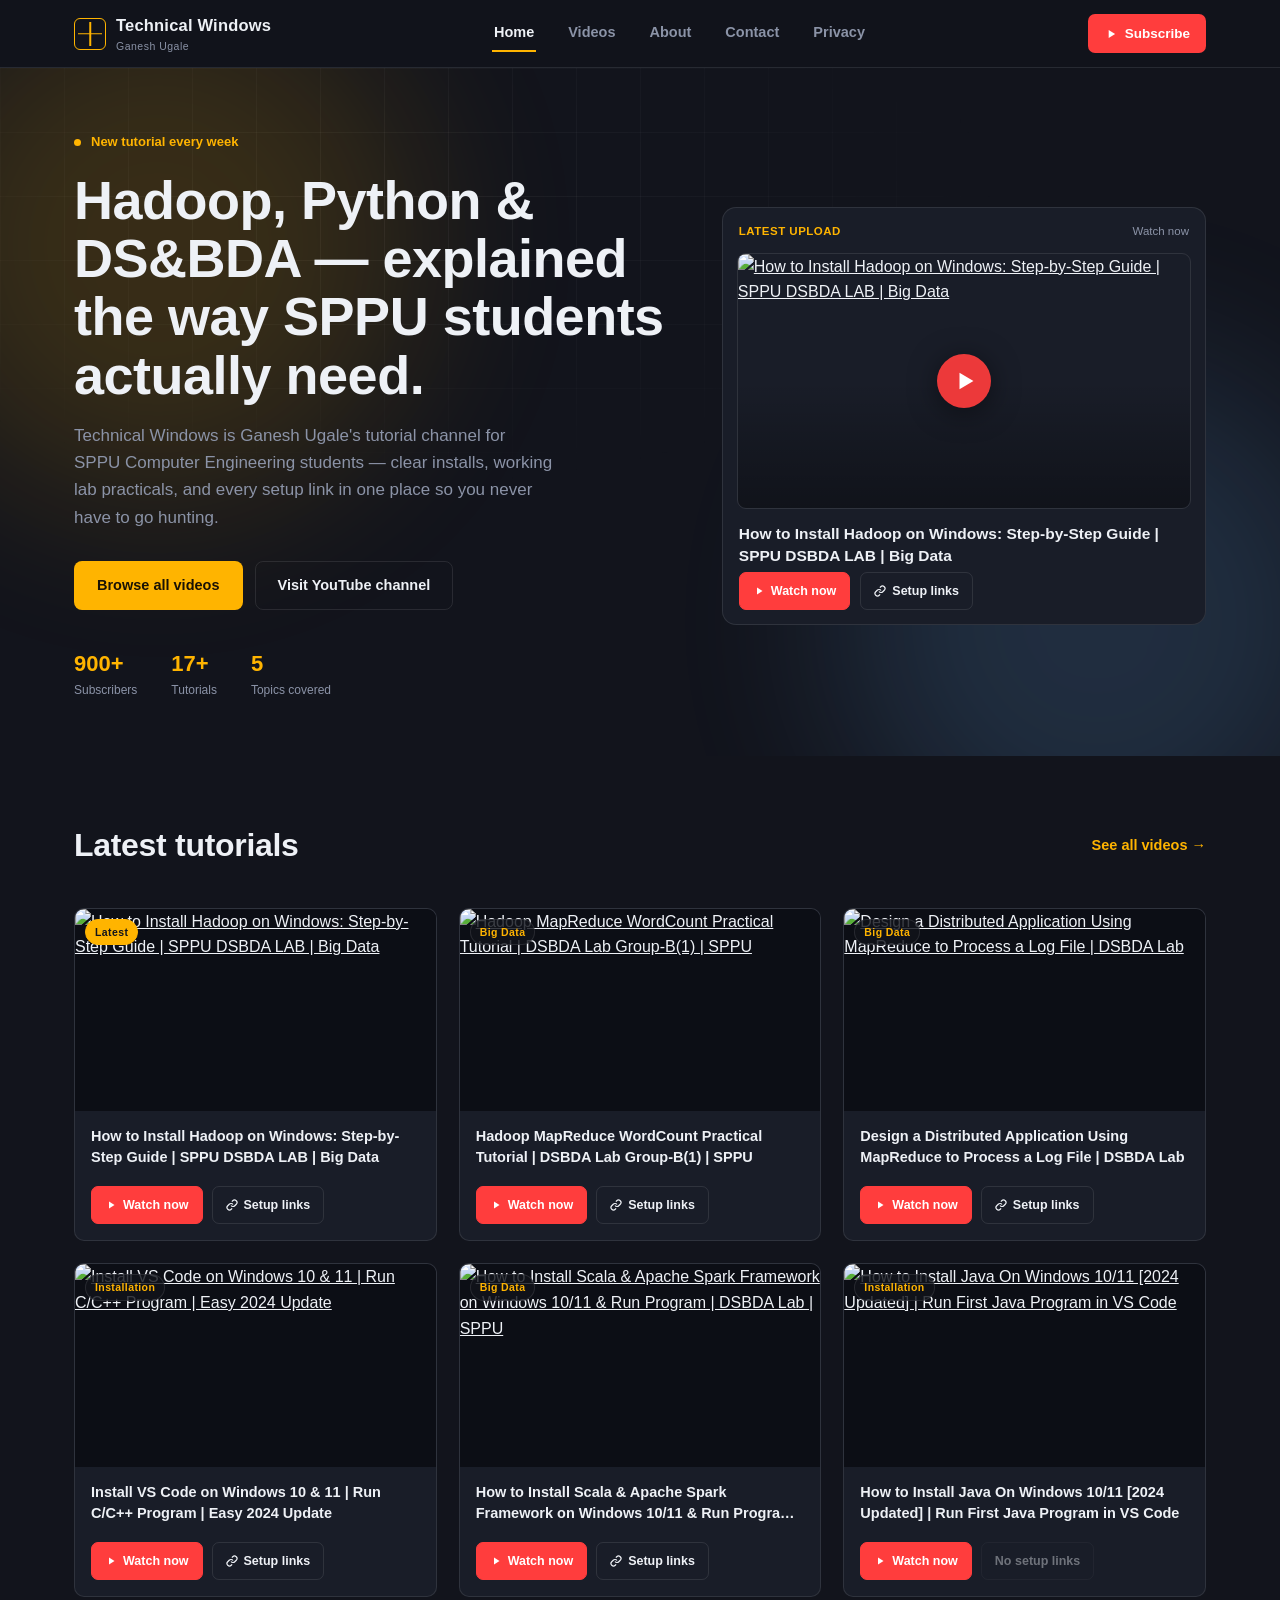
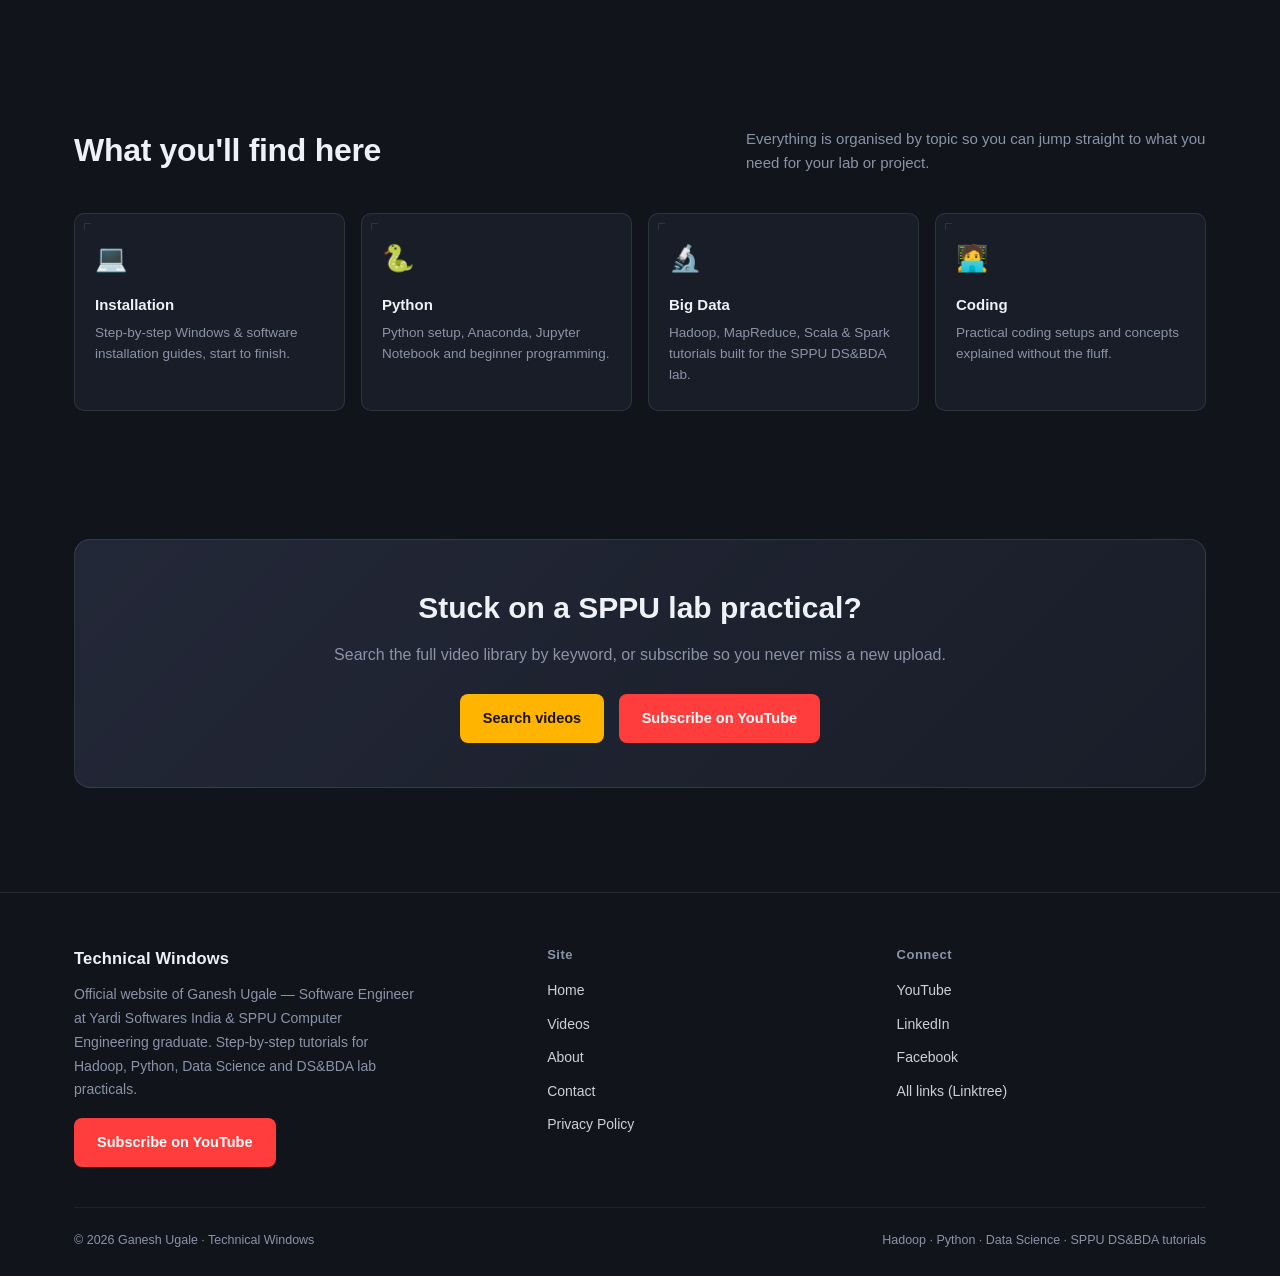
==== commit 06e79cb1: "Update subscriber and tutorial statistics in index.html" ====
--- a/index.html
+++ b/index.html
@@ -108,9 +108,9 @@
           <a href="https://www.youtube.com/@technicalwindows47" target="_blank" rel="noopener noreferrer" class="btn btn-outline">Visit YouTube channel</a>
         </div>
         <div class="hero-stats">
-          <div><div class="n">700+</div><div class="l">Subscribers</div></div>
-          <div><div class="n">16+</div><div class="l">Tutorials</div></div>
-          <div><div class="n">4</div><div class="l">Topics covered</div></div>
+          <div><div class="n">900+</div><div class="l">Subscribers</div></div>
+          <div><div class="n">17+</div><div class="l">Tutorials</div></div>
+          <div><div class="n">5</div><div class="l">Topics covered</div></div>
         </div>
       </div>
       <div class="hero-frame">
